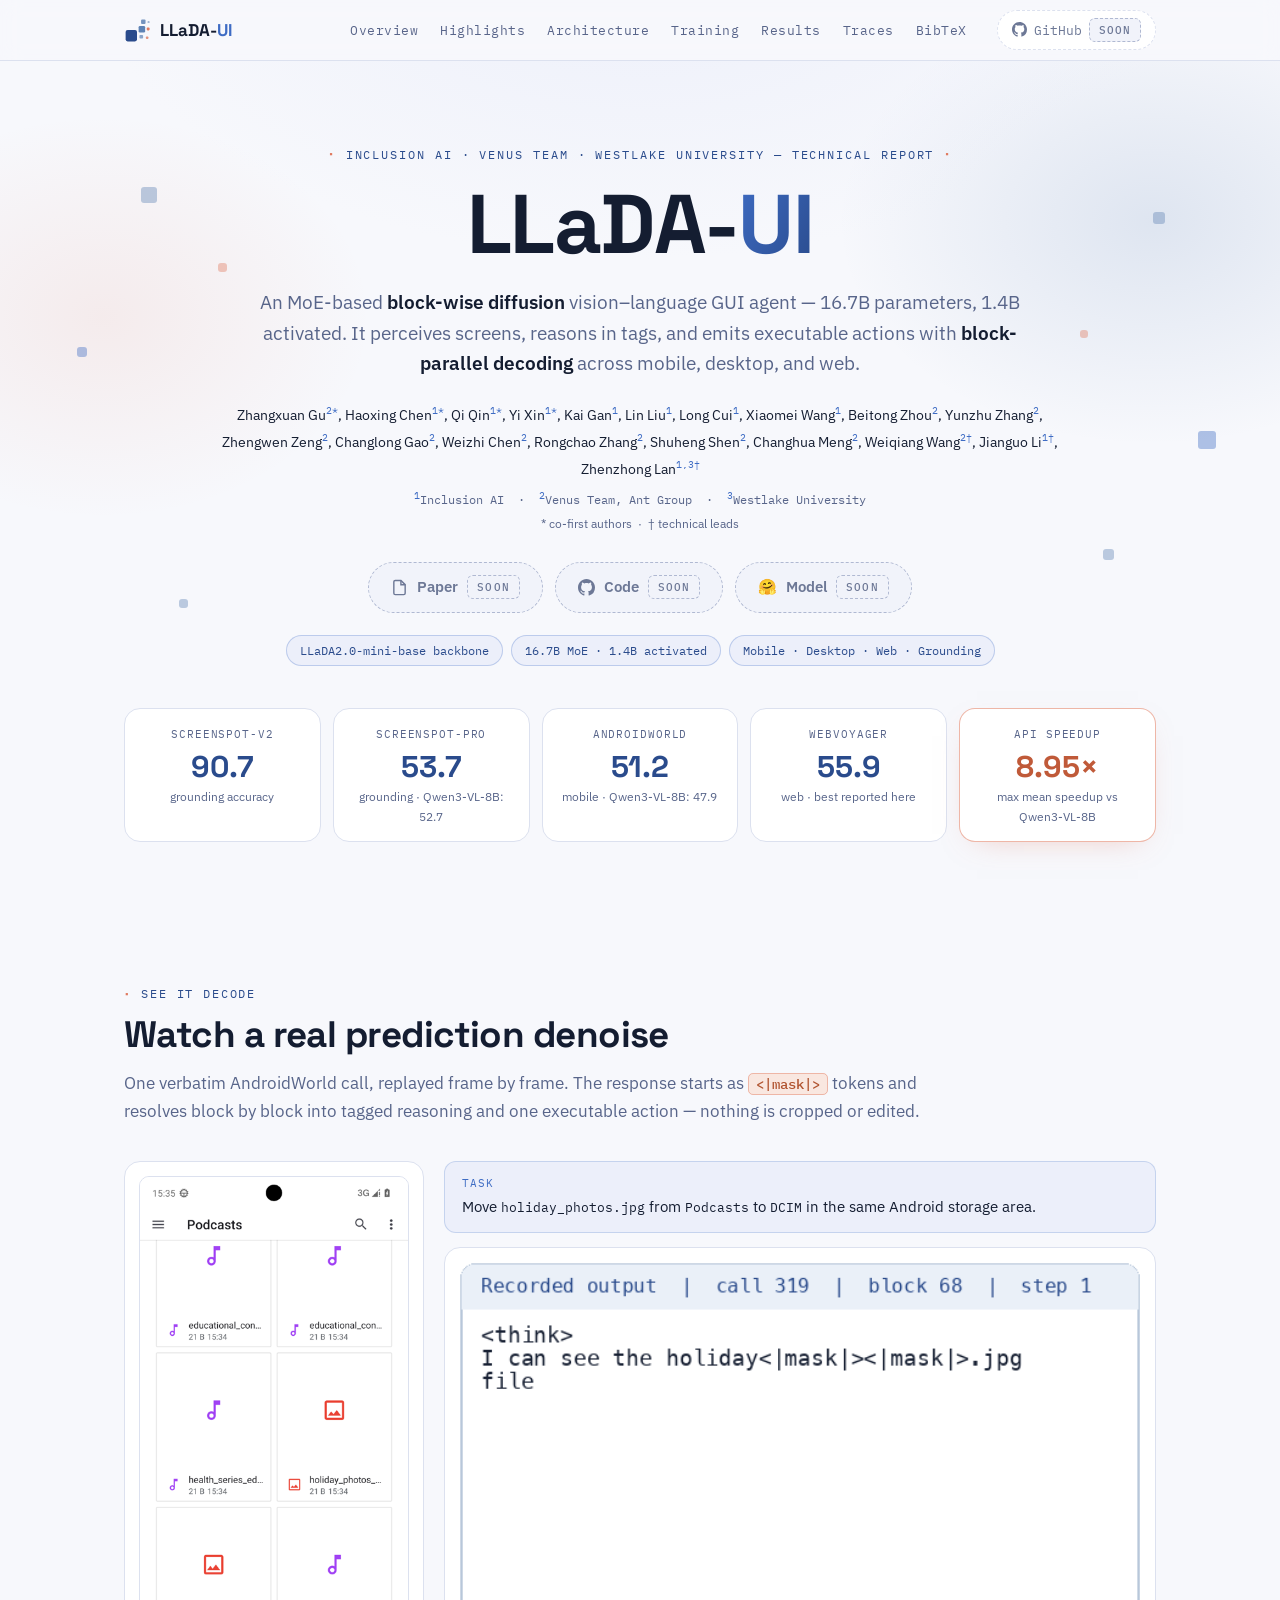
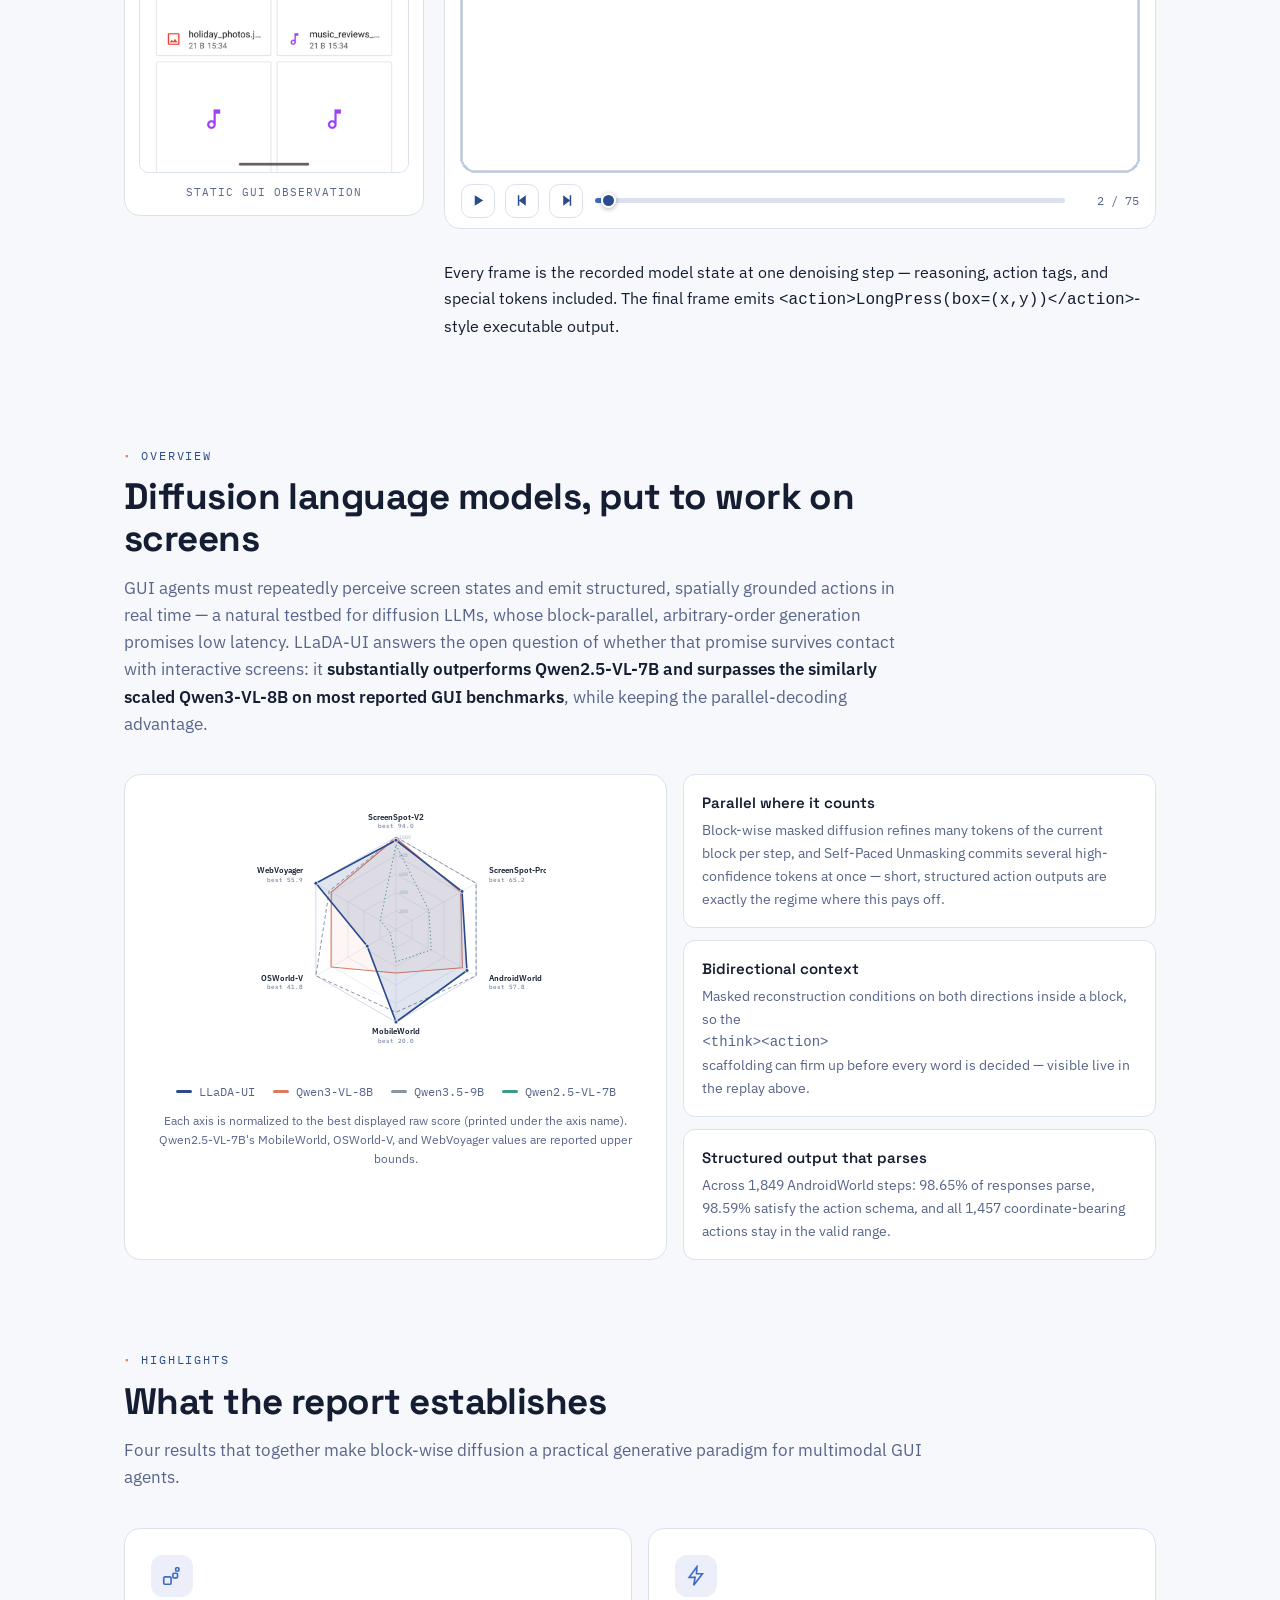
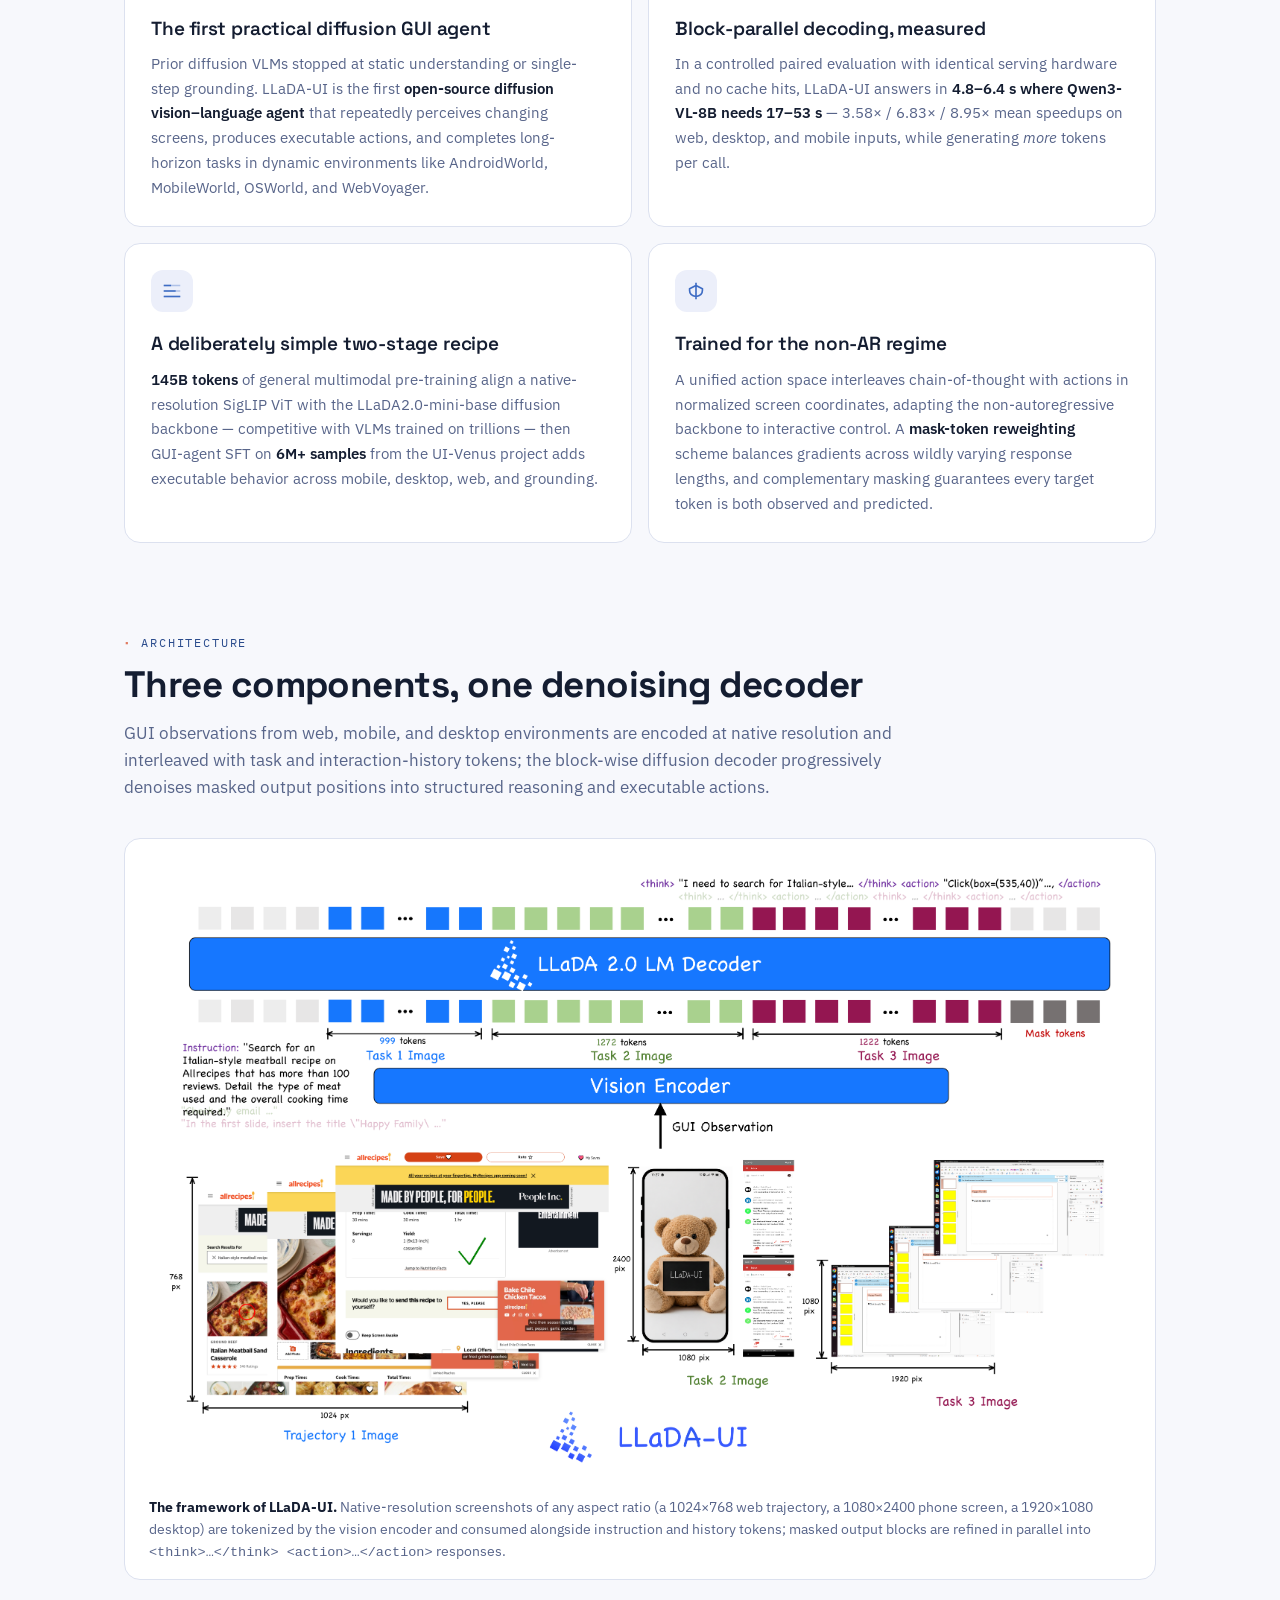
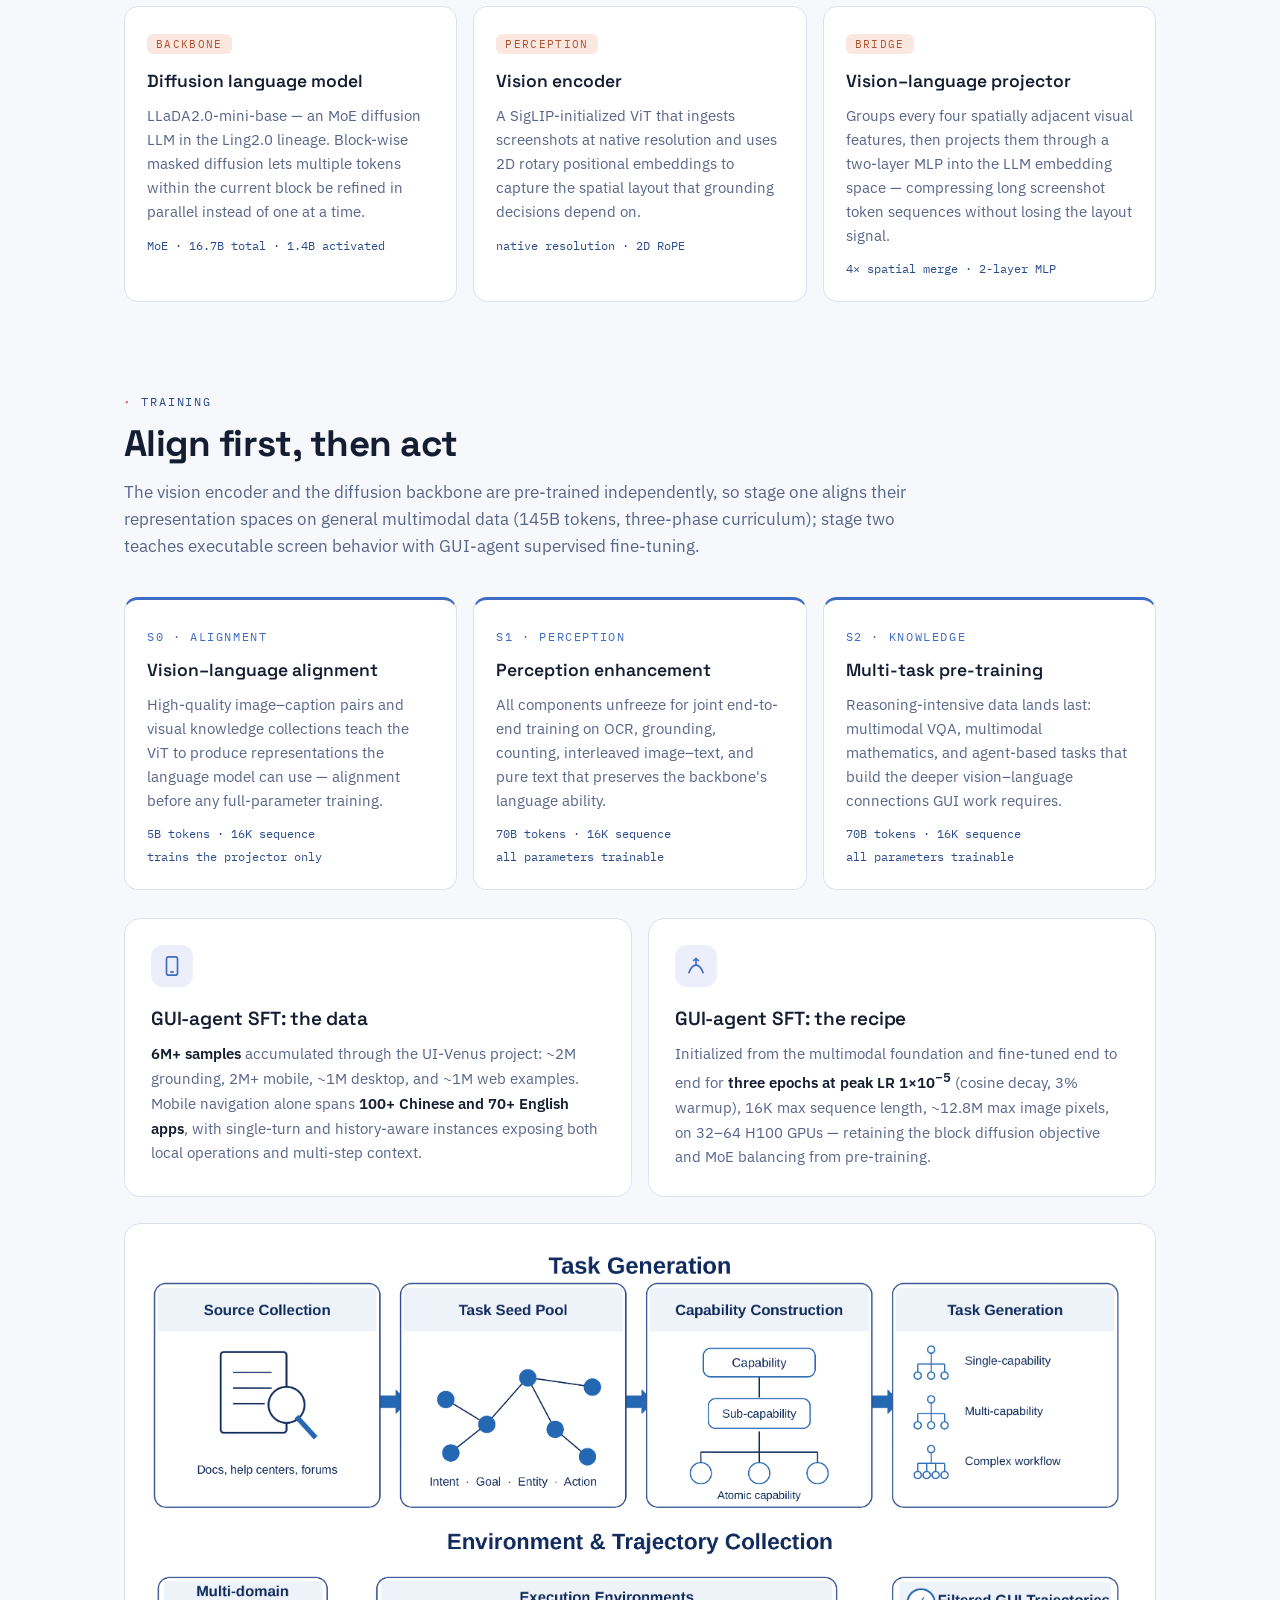
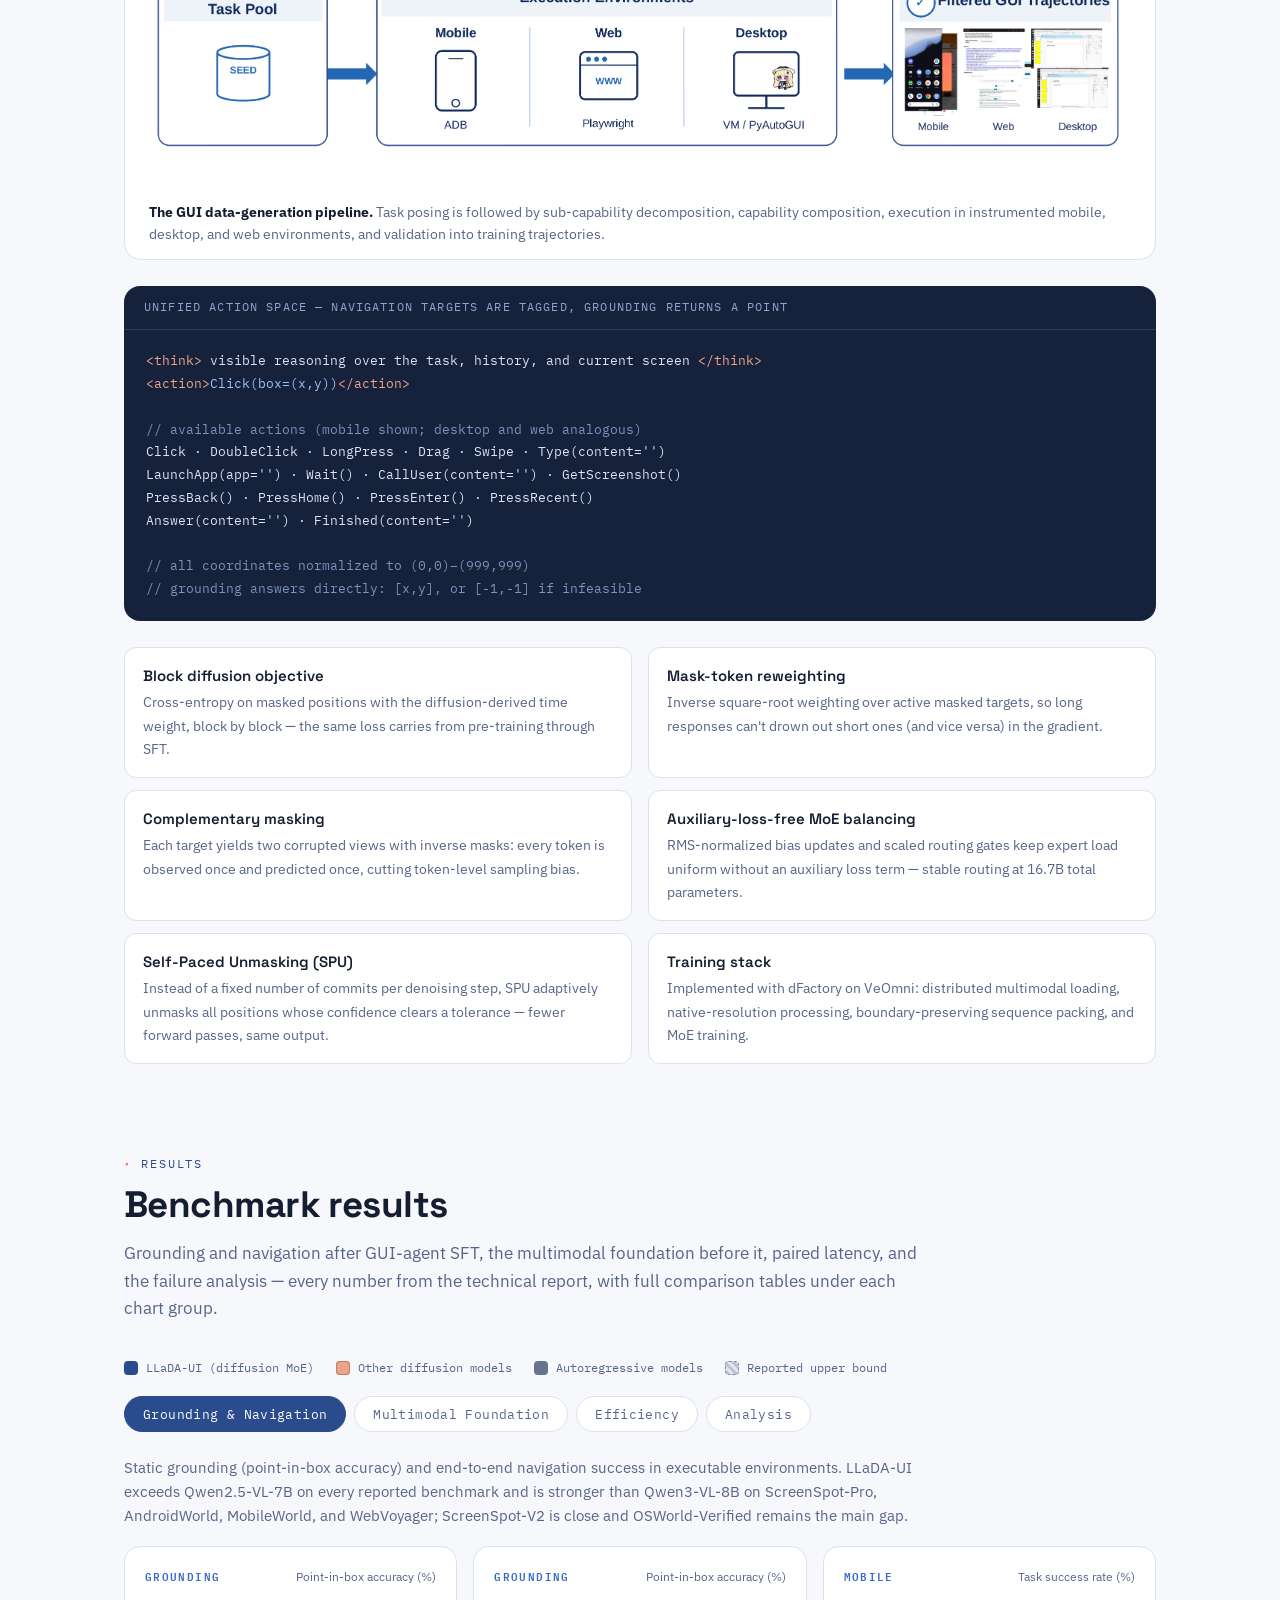
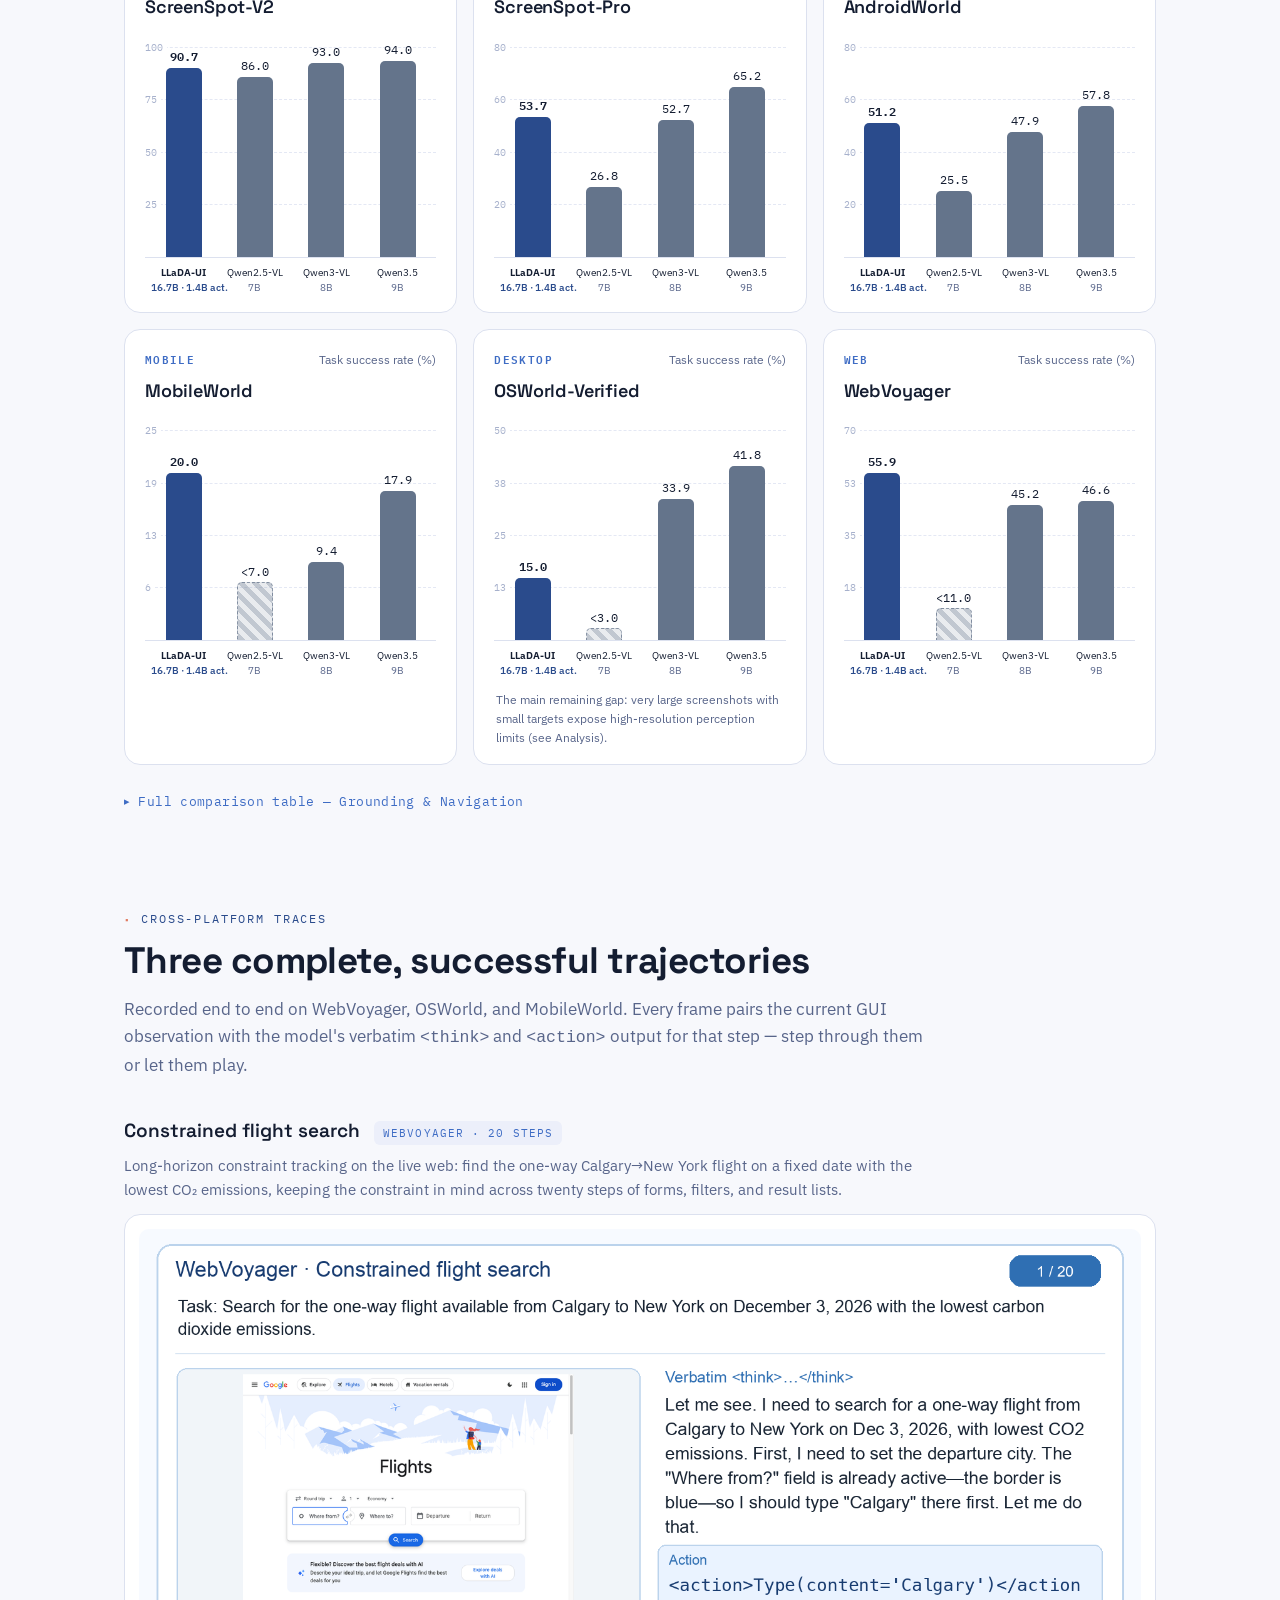
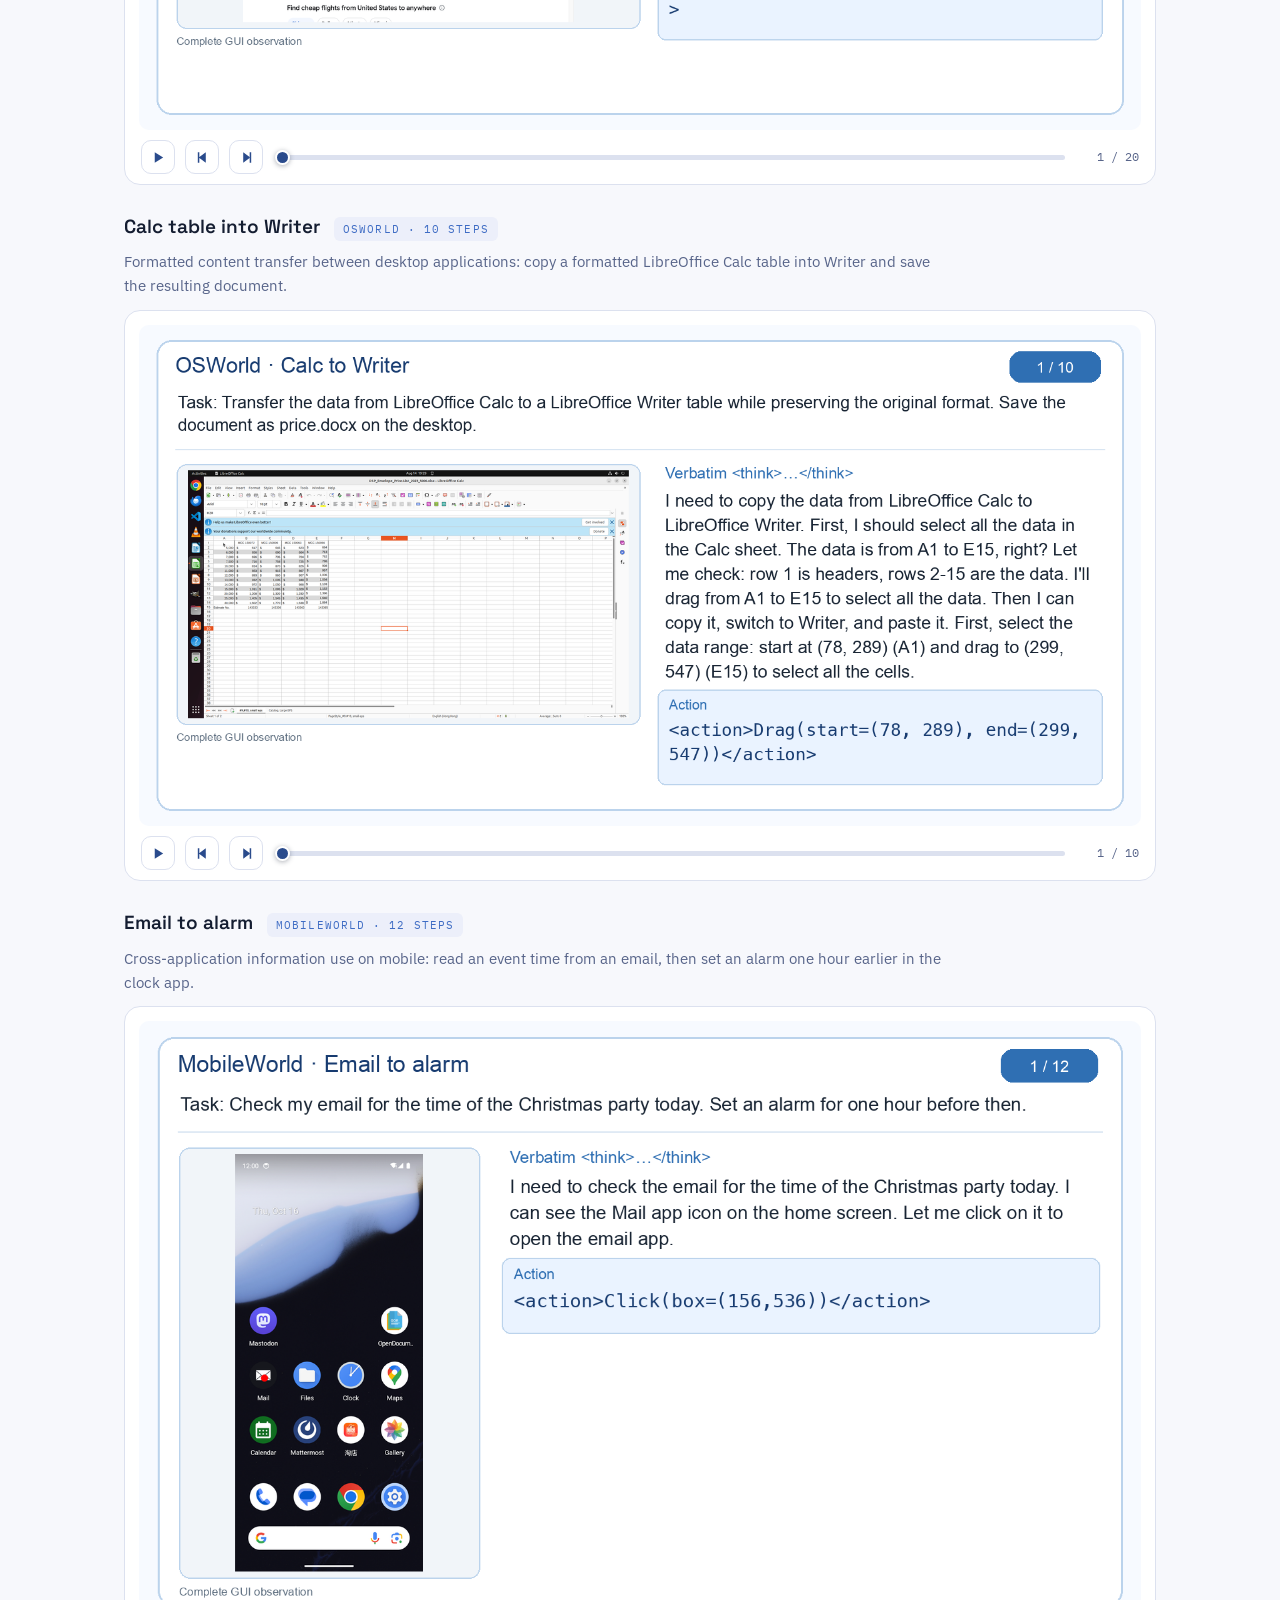
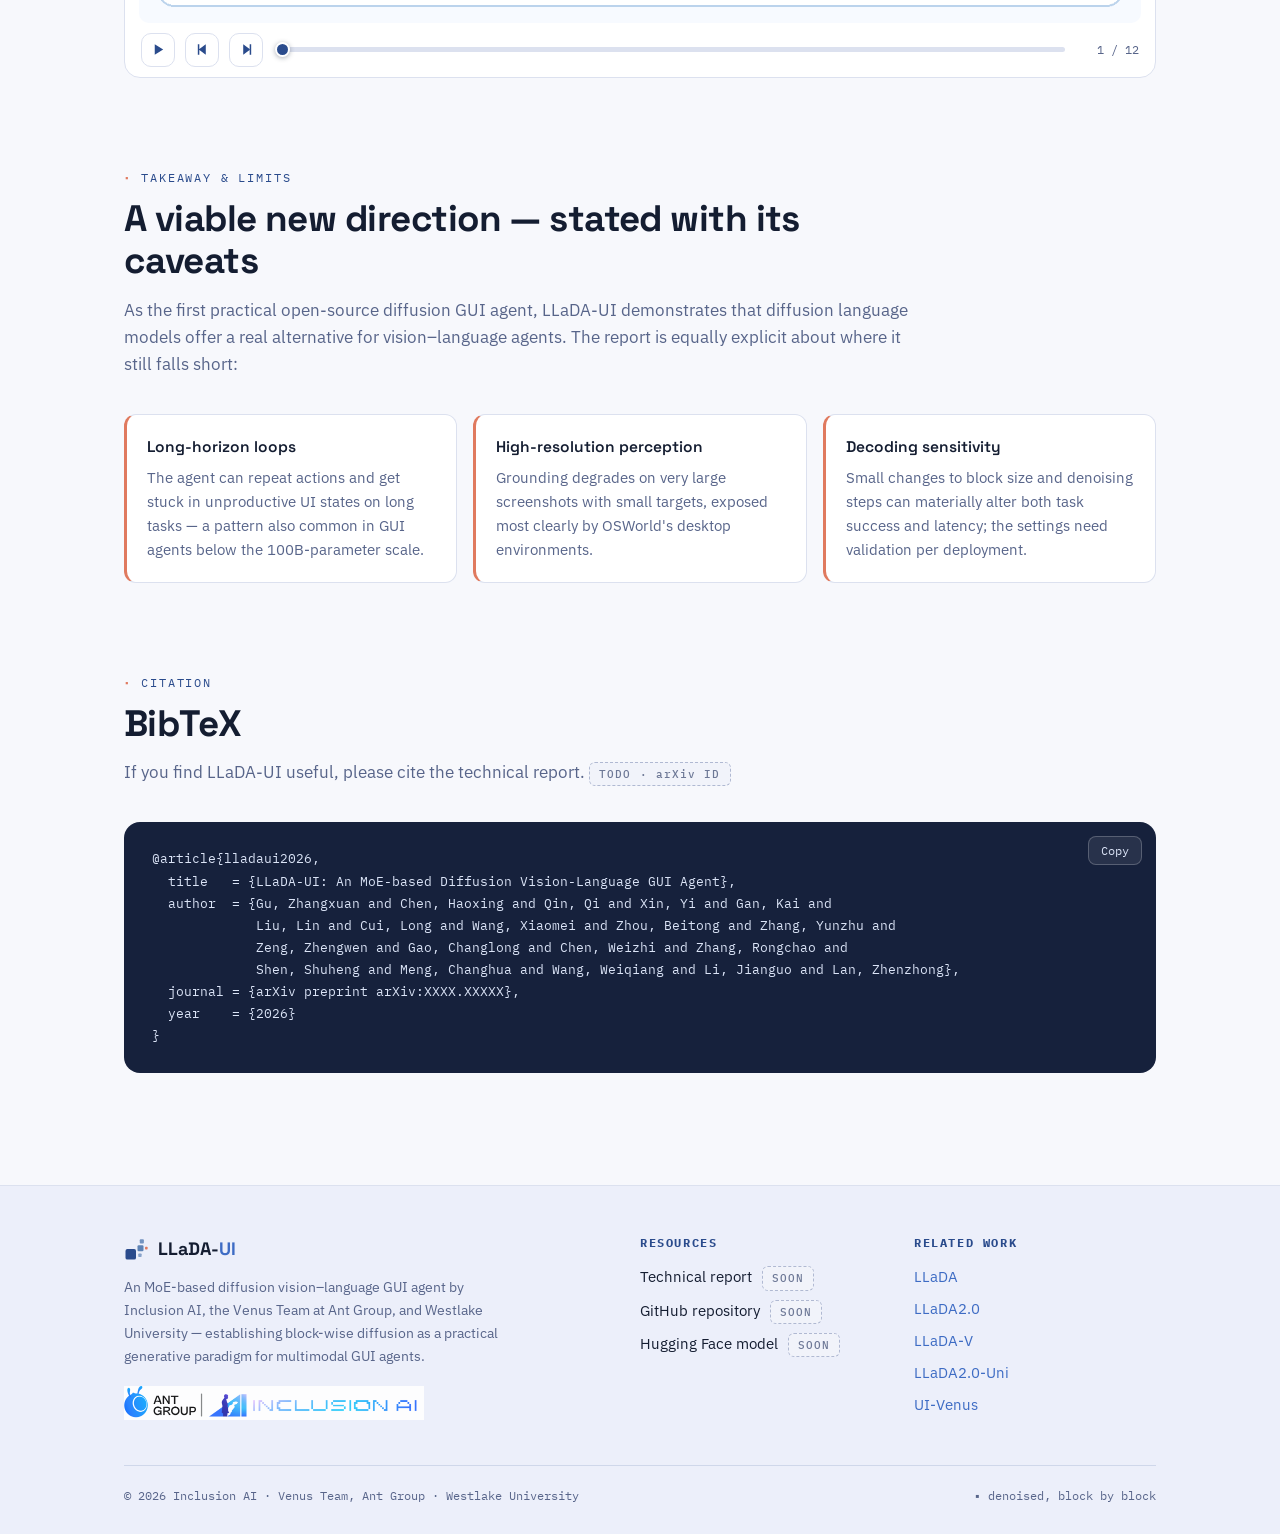
==== index.html @ 708b870c "Add LLaDA-UI project page Static project page for the LLaDA-UI technical report, built on the UI-Ven" ====
<!DOCTYPE html>
<html lang="en">
<head>
  <meta charset="utf-8">
  <meta name="viewport" content="width=device-width, initial-scale=1">
  <title>LLaDA-UI — An MoE-based Diffusion Vision–Language GUI Agent</title>
  <meta name="description" content="LLaDA-UI is a 16.7B-parameter MoE block-wise diffusion vision–language GUI agent with 1.4B activated parameters — the first practical open-source diffusion GUI agent, by Inclusion AI, the Venus Team at Ant Group, and Westlake University.">
  <link rel="icon" type="image/png" href="static/images/favicon.png">

  <!-- Open Graph -->
  <meta property="og:title" content="LLaDA-UI — An MoE-based Diffusion Vision–Language GUI Agent">
  <meta property="og:description" content="Block-parallel decoding, bidirectional context, executable GUI actions: diffusion language models as practical multimodal GUI agents, with up to 8.95× lower non-cached API latency.">
  <meta property="og:type" content="website">
  <meta property="og:image" content="static/images/framework.png">

  <link rel="preconnect" href="https://fonts.googleapis.com">
  <link rel="preconnect" href="https://fonts.gstatic.com" crossorigin>
  <link href="https://fonts.googleapis.com/css2?family=Space+Grotesk:wght@400;500;600;700&family=IBM+Plex+Sans:ital,wght@0,400;0,500;0,600;1,400&family=IBM+Plex+Mono:wght@400;500;600&display=swap" rel="stylesheet">
  <link rel="stylesheet" href="static/css/base.css">
  <link rel="stylesheet" href="static/css/layout.css">
  <link rel="stylesheet" href="static/css/components.css">
  <link rel="stylesheet" href="static/css/charts.css">
  <link rel="stylesheet" href="static/css/player.css">
</head>
<body>

  <!-- ======================= Navigation ======================= -->
  <nav class="nav">
    <div class="wrap nav-inner">
      <a class="brand" href="#top">
        <!-- Dissolving mask-token mark, from the report's own LLaDA-UI glyph -->
        <svg viewBox="0 0 32 32" aria-hidden="true">
          <rect x="2" y="16" width="14" height="14" rx="2.5" fill="#2a4b8c"/>
          <rect x="18" y="11" width="8" height="8" rx="1.6" fill="#5e83b5"/>
          <rect x="21" y="3" width="5.5" height="5.5" rx="1.2" fill="#5e83b5" opacity="0.85"/>
          <rect x="28" y="13" width="3.5" height="3.5" rx="1" fill="#e07a5f"/>
          <rect x="19" y="22" width="4.5" height="4.5" rx="1" fill="#5e83b5" opacity="0.7"/>
          <rect x="27" y="24" width="3" height="3" rx="0.8" fill="#e07a5f" opacity="0.8"/>
          <rect x="29" y="5" width="2.5" height="2.5" rx="0.7" fill="#5e83b5" opacity="0.55"/>
        </svg>
        <span>LLaDA-<span class="ui">UI</span></span>
      </a>
      <div class="nav-links">
        <a href="#overview">Overview</a>
        <a href="#highlights">Highlights</a>
        <a href="#architecture">Architecture</a>
        <a href="#training">Training</a>
        <a href="#results">Results</a>
        <a href="#traces">Traces</a>
        <a href="#bibtex">BibTeX</a>
      </div>
      <!-- TODO: link the GitHub repository once public -->
      <span class="nav-gh disabled" title="Repository coming soon">
        <svg viewBox="0 0 16 16" fill="currentColor" aria-hidden="true"><path d="M8 0C3.58 0 0 3.58 0 8c0 3.54 2.29 6.53 5.47 7.59.4.07.55-.17.55-.38 0-.19-.01-.82-.01-1.49-2.01.37-2.53-.49-2.69-.94-.09-.23-.48-.94-.82-1.13-.28-.15-.68-.52-.01-.53.63-.01 1.08.58 1.23.82.72 1.21 1.87.87 2.33.66.07-.52.28-.87.51-1.07-1.78-.2-3.64-.89-3.64-3.95 0-.87.31-1.59.82-2.15-.08-.2-.36-1.02.08-2.12 0 0 .67-.21 2.2.82.64-.18 1.32-.27 2-.27s1.36.09 2 .27c1.53-1.04 2.2-.82 2.2-.82.44 1.1.16 1.92.08 2.12.51.56.82 1.27.82 2.15 0 3.07-1.87 3.75-3.65 3.95.29.25.54.73.54 1.48 0 1.07-.01 1.93-.01 2.2 0 .21.15.46.55.38A8.01 8.01 0 0 0 16 8c0-4.42-3.58-8-8-8"/></svg>
        GitHub <span class="tbd">SOON</span>
      </span>
    </div>
  </nav>

  <!-- ======================= Hero ======================= -->
  <header class="hero" id="top">
    <!-- floating mask tokens (signature glyph) -->
    <span class="mtoken steel" style="width:16px;height:16px;top:15%;left:11%;animation-delay:0s" aria-hidden="true"></span>
    <span class="mtoken indigo" style="width:10px;height:10px;top:34%;left:6%;animation-delay:1.4s" aria-hidden="true"></span>
    <span class="mtoken warm" style="width:9px;height:9px;top:24%;left:17%;animation-delay:2.6s" aria-hidden="true"></span>
    <span class="mtoken steel" style="width:12px;height:12px;top:18%;right:9%;animation-delay:0.8s" aria-hidden="true"></span>
    <span class="mtoken indigo" style="width:18px;height:18px;top:44%;right:5%;animation-delay:2.2s" aria-hidden="true"></span>
    <span class="mtoken warm" style="width:8px;height:8px;top:32%;right:15%;animation-delay:3.4s" aria-hidden="true"></span>
    <span class="mtoken steel" style="width:9px;height:9px;top:64%;left:14%;animation-delay:3s" aria-hidden="true"></span>
    <span class="mtoken steel" style="width:11px;height:11px;top:58%;right:13%;animation-delay:1.9s" aria-hidden="true"></span>

    <div class="wrap hero-inner">
      <span class="eyebrow">Inclusion AI · Venus Team · Westlake University — Technical Report</span>
      <h1 data-denoise="chars" data-delay="300" data-block-dur="1000">LLaDA-<span class="ui">UI</span></h1>
      <p class="tagline" data-denoise="words" data-blocks="3" data-delay="500" data-block-dur="800">
        An MoE-based <strong>block-wise diffusion</strong> vision&ndash;language GUI agent —
        16.7B parameters, 1.4B activated. It perceives screens, reasons in tags, and emits
        executable actions with <strong>block-parallel decoding</strong> across mobile, desktop, and web.
      </p>

      <p class="authors">
        Zhangxuan Gu<sup>2*</sup>, Haoxing Chen<sup>1*</sup>, Qi Qin<sup>1*</sup>, Yi Xin<sup>1*</sup>,
        Kai Gan<sup>1</sup>, Lin Liu<sup>1</sup>, Long Cui<sup>1</sup>, Xiaomei Wang<sup>1</sup>,
        Beitong Zhou<sup>2</sup>, Yunzhu Zhang<sup>2</sup>, Zhengwen Zeng<sup>2</sup>,
        Changlong Gao<sup>2</sup>, Weizhi Chen<sup>2</sup>, Rongchao Zhang<sup>2</sup>,
        Shuheng Shen<sup>2</sup>, Changhua Meng<sup>2</sup>, Weiqiang Wang<sup>2&dagger;</sup>,
        Jianguo Li<sup>1&dagger;</sup>, Zhenzhong Lan<sup>1,3&dagger;</sup>
      </p>
      <p class="affils"><sup>1</sup>Inclusion AI &nbsp;·&nbsp; <sup>2</sup>Venus Team, Ant Group &nbsp;·&nbsp; <sup>3</sup>Westlake University</p>
      <p class="author-note">* co-first authors &nbsp;·&nbsp; &dagger; technical leads</p>

      <div class="hero-actions">
        <!-- TODO: replace with the arXiv link once the report is public -->
        <span class="btn btn-disabled" title="The technical report will be released soon">
          <svg viewBox="0 0 24 24" fill="none" stroke="currentColor" stroke-width="2" aria-hidden="true"><path d="M14 2H6a2 2 0 0 0-2 2v16a2 2 0 0 0 2 2h12a2 2 0 0 0 2-2V8z"/><path d="M14 2v6h6"/></svg>
          Paper <span class="tbd">SOON</span>
        </span>
        <!-- TODO: link the GitHub repository once public -->
        <span class="btn btn-disabled" title="Code will be released soon">
          <svg viewBox="0 0 16 16" fill="currentColor" aria-hidden="true"><path d="M8 0C3.58 0 0 3.58 0 8c0 3.54 2.29 6.53 5.47 7.59.4.07.55-.17.55-.38 0-.19-.01-.82-.01-1.49-2.01.37-2.53-.49-2.69-.94-.09-.23-.48-.94-.82-1.13-.28-.15-.68-.52-.01-.53.63-.01 1.08.58 1.23.82.72 1.21 1.87.87 2.33.66.07-.52.28-.87.51-1.07-1.78-.2-3.64-.89-3.64-3.95 0-.87.31-1.59.82-2.15-.08-.2-.36-1.02.08-2.12 0 0 .67-.21 2.2.82.64-.18 1.32-.27 2-.27s1.36.09 2 .27c1.53-1.04 2.2-.82 2.2-.82.44 1.1.16 1.92.08 2.12.51.56.82 1.27.82 2.15 0 3.07-1.87 3.75-3.65 3.95.29.25.54.73.54 1.48 0 1.07-.01 1.93-.01 2.2 0 .21.15.46.55.38A8.01 8.01 0 0 0 16 8c0-4.42-3.58-8-8-8"/></svg>
          Code <span class="tbd">SOON</span>
        </span>
        <!-- TODO: link the Hugging Face model once public -->
        <span class="btn btn-disabled" title="Model weights will be released soon">
          <span aria-hidden="true">🤗</span> Model <span class="tbd">SOON</span>
        </span>
      </div>

      <div class="hero-chips">
        <span class="chip">LLaDA2.0-mini-base backbone</span>
        <span class="chip">16.7B MoE · 1.4B activated</span>
        <span class="chip">Mobile · Desktop · Web · Grounding</span>
      </div>

      <div class="stats">
        <div class="stat">
          <div class="label">ScreenSpot-V2</div>
          <div class="value">90.7</div>
          <div class="note">grounding accuracy</div>
        </div>
        <div class="stat">
          <div class="label">ScreenSpot-Pro</div>
          <div class="value">53.7</div>
          <div class="note">grounding · Qwen3-VL-8B: 52.7</div>
        </div>
        <div class="stat">
          <div class="label">AndroidWorld</div>
          <div class="value">51.2</div>
          <div class="note">mobile · Qwen3-VL-8B: 47.9</div>
        </div>
        <div class="stat">
          <div class="label">WebVoyager</div>
          <div class="value">55.9</div>
          <div class="note">web · best reported here</div>
        </div>
        <div class="stat highlight">
          <div class="label">API speedup</div>
          <div class="value">8.95×</div>
          <div class="note">max mean speedup vs Qwen3-VL-8B</div>
        </div>
      </div>
    </div>
  </header>

  <main>

    <!-- ======================= Denoising showcase ======================= -->
    <section class="section" id="denoising">
      <div class="wrap">
        <div class="section-head" data-reveal>
          <span class="eyebrow">See it decode</span>
          <h2>Watch a real prediction denoise</h2>
          <p class="lede">
            One verbatim AndroidWorld call, replayed frame by frame. The response starts as
            <span class="mask-chip">&lt;|mask|&gt;</span> tokens and resolves block by block into tagged
            reasoning and one executable action — nothing is cropped or edited.
          </p>
        </div>

        <div class="denoise-grid" data-reveal>
          <div class="denoise-obs">
            <img src="static/images/case10-input.png" alt="Static Android screenshot: a file manager showing the Podcasts folder with holiday_photos.jpg" loading="lazy">
            <div class="obs-label">Static GUI observation</div>
          </div>
          <div class="denoise-main">
            <div class="denoise-task">
              <span class="task-tag">Task</span>
              Move <code>holiday_photos.jpg</code> from <code>Podcasts</code> to <code>DCIM</code> in the
              same Android storage area.
            </div>
            <div class="player" data-player
                 data-pattern="static/images/denoise/frame-{i}.png"
                 data-frames="75" data-fps="3" data-autoplay="1"
                 data-label="Denoising sequence">
            </div>
            <p class="player-foot">
              Every frame is the recorded model state at one denoising step — reasoning, action tags, and
              special tokens included. The final frame emits
              <code>&lt;action&gt;LongPress(box=(x,y))&lt;/action&gt;</code>-style executable output.
            </p>
          </div>
        </div>
      </div>
    </section>

    <!-- ======================= Overview ======================= -->
    <section class="section" id="overview">
      <div class="wrap">
        <div class="section-head" data-reveal>
          <span class="eyebrow">Overview</span>
          <h2>Diffusion language models, put to work on screens</h2>
          <p class="lede">
            GUI agents must repeatedly perceive screen states and emit structured, spatially grounded
            actions in real time — a natural testbed for diffusion LLMs, whose block-parallel,
            arbitrary-order generation promises low latency. LLaDA-UI answers the open question of whether
            that promise survives contact with interactive screens: it <strong>substantially outperforms
            Qwen2.5-VL-7B and surpasses the similarly scaled Qwen3-VL-8B on most reported GUI
            benchmarks</strong>, while keeping the parallel-decoding advantage.
          </p>
        </div>

        <div class="radar-grid" data-reveal>
          <div class="radar-card">
            <div id="radar-host"></div>
            <div class="radar-legend">
              <span><i style="background:#2a4b8c"></i>LLaDA-UI</span>
              <span><i style="background:#e07a5f"></i>Qwen3-VL-8B</span>
              <span><i style="background:#8a94a6"></i>Qwen3.5-9B</span>
              <span><i style="background:#3d9a8b"></i>Qwen2.5-VL-7B</span>
            </div>
            <p class="radar-foot">
              Each axis is normalized to the best displayed raw score (printed under the axis name).
              Qwen2.5-VL-7B's MobileWorld, OSWorld-V, and WebVoyager values are reported upper bounds.
            </p>
          </div>
          <div class="overview-points">
            <div class="trick">
              <b>Parallel where it counts</b>
              Block-wise masked diffusion refines many tokens of the current block per step, and
              Self-Paced Unmasking commits several high-confidence tokens at once — short, structured
              action outputs are exactly the regime where this pays off.
            </div>
            <div class="trick">
              <b>Bidirectional context</b>
              Masked reconstruction conditions on both directions inside a block, so the
              <code style="white-space:nowrap">&lt;think&gt;&lt;action&gt;</code> scaffolding can firm up
              before every word is decided — visible live in the replay above.
            </div>
            <div class="trick">
              <b>Structured output that parses</b>
              Across 1,849 AndroidWorld steps: 98.65% of responses parse, 98.59% satisfy the action
              schema, and all 1,457 coordinate-bearing actions stay in the valid range.
            </div>
          </div>
        </div>
      </div>
    </section>

    <!-- ======================= Highlights ======================= -->
    <section class="section" id="highlights">
      <div class="wrap">
        <div class="section-head" data-reveal>
          <span class="eyebrow">Highlights</span>
          <h2>What the report establishes</h2>
          <p class="lede">
            Four results that together make block-wise diffusion a practical generative paradigm for
            multimodal GUI agents.
          </p>
        </div>

        <div class="cards">
          <div class="card" data-reveal>
            <div class="icon" aria-hidden="true">
              <svg viewBox="0 0 24 24" fill="none" stroke="currentColor" stroke-width="1.8"><rect x="3" y="13" width="8" height="8" rx="1.5"/><rect x="13" y="9" width="5" height="5" rx="1"/><rect x="16" y="3" width="3.5" height="3.5" rx="0.8"/><path d="M20.5 12.5h.01M14.5 17.5h.01"/></svg>
            </div>
            <h3>The first practical diffusion GUI agent</h3>
            <p>
              Prior diffusion VLMs stopped at static understanding or single-step grounding. LLaDA-UI is the
              first <strong>open-source diffusion vision&ndash;language agent</strong> that repeatedly perceives
              changing screens, produces executable actions, and completes long-horizon tasks in dynamic
              environments like AndroidWorld, MobileWorld, OSWorld, and WebVoyager.
            </p>
          </div>
          <div class="card" data-reveal>
            <div class="icon" aria-hidden="true">
              <svg viewBox="0 0 24 24" fill="none" stroke="currentColor" stroke-width="1.8"><path d="M13 2 4.5 13.5H11L9.5 22 19 9.5h-6.5L13 2z"/></svg>
            </div>
            <h3>Block-parallel decoding, measured</h3>
            <p>
              In a controlled paired evaluation with identical serving hardware and no cache hits, LLaDA-UI
              answers in <strong>4.8&ndash;6.4 s where Qwen3-VL-8B needs 17&ndash;53 s</strong> —
              3.58× / 6.83× / 8.95× mean speedups on web, desktop, and mobile inputs, while generating
              <em>more</em> tokens per call.
            </p>
          </div>
          <div class="card" data-reveal>
            <div class="icon" aria-hidden="true">
              <svg viewBox="0 0 24 24" fill="none" stroke="currentColor" stroke-width="1.8"><path d="M3 6h18M3 12h18M3 18h18" opacity="0.35"/><path d="M3 6h8M3 12h13M3 18h18"/></svg>
            </div>
            <h3>A deliberately simple two-stage recipe</h3>
            <p>
              <strong>145B tokens</strong> of general multimodal pre-training align a native-resolution SigLIP
              ViT with the LLaDA2.0-mini-base diffusion backbone — competitive with VLMs trained on
              trillions — then GUI-agent SFT on <strong>6M+ samples</strong> from the UI-Venus project adds
              executable behavior across mobile, desktop, web, and grounding.
            </p>
          </div>
          <div class="card" data-reveal>
            <div class="icon" aria-hidden="true">
              <svg viewBox="0 0 24 24" fill="none" stroke="currentColor" stroke-width="1.8"><path d="M12 3v18M12 6l7 3.5v2C19 15 16 17.5 12 18c-4-.5-7-3-7-6.5v-2L12 6z"/></svg>
            </div>
            <h3>Trained for the non-AR regime</h3>
            <p>
              A unified action space interleaves chain-of-thought with actions in normalized screen
              coordinates, adapting the non-autoregressive backbone to interactive control. A
              <strong>mask-token reweighting</strong> scheme balances gradients across wildly varying response
              lengths, and complementary masking guarantees every target token is both observed and predicted.
            </p>
          </div>
        </div>
      </div>
    </section>

    <!-- ======================= Architecture ======================= -->
    <section class="section" id="architecture">
      <div class="wrap">
        <div class="section-head" data-reveal>
          <span class="eyebrow">Architecture</span>
          <h2>Three components, one denoising decoder</h2>
          <p class="lede">
            GUI observations from web, mobile, and desktop environments are encoded at native resolution and
            interleaved with task and interaction-history tokens; the block-wise diffusion decoder
            progressively denoises masked output positions into structured reasoning and executable actions.
          </p>
        </div>

        <figure class="figure" data-reveal>
          <img src="static/images/framework.png" alt="The LLaDA-UI framework: multi-resolution GUI observations from web, mobile, and desktop pass through a native-resolution vision encoder into the LLaDA 2.0 block-wise diffusion LM decoder, which denoises mask tokens into tagged reasoning and executable actions." loading="lazy">
          <figcaption>
            <strong>The framework of LLaDA-UI.</strong> Native-resolution screenshots of any aspect ratio
            (a 1024&times;768 web trajectory, a 1080&times;2400 phone screen, a 1920&times;1080 desktop) are
            tokenized by the vision encoder and consumed alongside instruction and history tokens; masked
            output blocks are refined in parallel into <code>&lt;think&gt;&hellip;&lt;/think&gt;
            &lt;action&gt;&hellip;&lt;/action&gt;</code> responses.
          </figcaption>
        </figure>

        <div class="arch-cards" data-reveal>
          <div class="arch-card">
            <span class="arch-tag">Backbone</span>
            <h3>Diffusion language model</h3>
            <p>
              LLaDA2.0-mini-base — an MoE diffusion LLM in the Ling2.0 lineage. Block-wise masked diffusion
              lets multiple tokens within the current block be refined in parallel instead of one at a time.
            </p>
            <span class="arch-spec">MoE · 16.7B total · 1.4B activated</span>
          </div>
          <div class="arch-card">
            <span class="arch-tag">Perception</span>
            <h3>Vision encoder</h3>
            <p>
              A SigLIP-initialized ViT that ingests screenshots at native resolution and uses 2D rotary
              positional embeddings to capture the spatial layout that grounding decisions depend on.
            </p>
            <span class="arch-spec">native resolution · 2D RoPE</span>
          </div>
          <div class="arch-card">
            <span class="arch-tag">Bridge</span>
            <h3>Vision&ndash;language projector</h3>
            <p>
              Groups every four spatially adjacent visual features, then projects them through a two-layer
              MLP into the LLM embedding space — compressing long screenshot token sequences without losing
              the layout signal.
            </p>
            <span class="arch-spec">4&times; spatial merge · 2-layer MLP</span>
          </div>
        </div>
      </div>
    </section>

    <!-- ======================= Training ======================= -->
    <section class="section" id="training">
      <div class="wrap">
        <div class="section-head" data-reveal>
          <span class="eyebrow">Training</span>
          <h2>Align first, then act</h2>
          <p class="lede">
            The vision encoder and the diffusion backbone are pre-trained independently, so stage one aligns
            their representation spaces on general multimodal data (145B tokens, three-phase curriculum);
            stage two teaches executable screen behavior with GUI-agent supervised fine-tuning.
          </p>
        </div>

        <div class="stages" data-reveal>
          <div class="stage">
            <span class="stage-no">S0 · Alignment</span>
            <h3>Vision&ndash;language alignment</h3>
            <p>
              High-quality image&ndash;caption pairs and visual knowledge collections teach the ViT to produce
              representations the language model can use — alignment before any full-parameter training.
            </p>
            <ul class="stage-facts">
              <li>5B tokens · 16K sequence</li>
              <li>trains the projector only</li>
            </ul>
          </div>
          <div class="stage">
            <span class="stage-no">S1 · Perception</span>
            <h3>Perception enhancement</h3>
            <p>
              All components unfreeze for joint end-to-end training on OCR, grounding, counting, interleaved
              image&ndash;text, and pure text that preserves the backbone's language ability.
            </p>
            <ul class="stage-facts">
              <li>70B tokens · 16K sequence</li>
              <li>all parameters trainable</li>
            </ul>
          </div>
          <div class="stage">
            <span class="stage-no">S2 · Knowledge</span>
            <h3>Multi-task pre-training</h3>
            <p>
              Reasoning-intensive data lands last: multimodal VQA, multimodal mathematics, and agent-based
              tasks that build the deeper vision&ndash;language connections GUI work requires.
            </p>
            <ul class="stage-facts">
              <li>70B tokens · 16K sequence</li>
              <li>all parameters trainable</li>
            </ul>
          </div>
        </div>

        <div class="cards" data-reveal>
          <div class="card">
            <div class="icon" aria-hidden="true">
              <svg viewBox="0 0 24 24" fill="none" stroke="currentColor" stroke-width="1.8"><rect x="6" y="2" width="12" height="20" rx="2.5"/><path d="M10 18.5h4"/></svg>
            </div>
            <h3>GUI-agent SFT: the data</h3>
            <p>
              <strong>6M+ samples</strong> accumulated through the UI-Venus project: ~2M grounding, 2M+ mobile,
              ~1M desktop, and ~1M web examples. Mobile navigation alone spans <strong>100+ Chinese and 70+
              English apps</strong>, with single-turn and history-aware instances exposing both local operations
              and multi-step context.
            </p>
          </div>
          <div class="card">
            <div class="icon" aria-hidden="true">
              <svg viewBox="0 0 24 24" fill="none" stroke="currentColor" stroke-width="1.8"><path d="M4 20c2-6 5-9 8-9s6 3 8 9"/><path d="M12 11V4M9 6.5 12 4l3 2.5"/></svg>
            </div>
            <h3>GUI-agent SFT: the recipe</h3>
            <p>
              Initialized from the multimodal foundation and fine-tuned end to end for <strong>three epochs at
              peak LR 1&times;10<sup>&minus;5</sup></strong> (cosine decay, 3% warmup), 16K max sequence length,
              ~12.8M max image pixels, on 32&ndash;64 H100 GPUs — retaining the block diffusion objective and
              MoE balancing from pre-training.
            </p>
          </div>
        </div>

        <figure class="figure" data-reveal>
          <img src="static/images/data-pipeline.png" alt="The GUI data-generation pipeline: source collection, task seed pool, capability construction, and task generation feed a multi-domain task pool executed on mobile (ADB), web (Playwright), and desktop (VM/PyAutoGUI) environments, producing filtered GUI trajectories." loading="lazy">
          <figcaption>
            <strong>The GUI data-generation pipeline.</strong> Task posing is followed by sub-capability
            decomposition, capability composition, execution in instrumented mobile, desktop, and web
            environments, and validation into training trajectories.
          </figcaption>
        </figure>

        <div class="code-block" data-reveal>
          <div class="code-head">Unified action space — navigation targets are tagged, grounding returns a point</div>
          <pre><span class="tk">&lt;think&gt;</span> visible reasoning over the task, history, and current screen <span class="tk">&lt;/think&gt;</span>
<span class="tk">&lt;action&gt;</span><span class="tv">Click(box=(x,y))</span><span class="tk">&lt;/action&gt;</span>

<span class="tc">// available actions (mobile shown; desktop and web analogous)</span>
Click · DoubleClick · LongPress · Drag · Swipe · Type(content='')
LaunchApp(app='') · Wait() · CallUser(content='') · GetScreenshot()
PressBack() · PressHome() · PressEnter() · PressRecent()
Answer(content='') · Finished(content='')

<span class="tc">// all coordinates normalized to (0,0)–(999,999)</span>
<span class="tc">// grounding answers directly: [x,y], or [-1,-1] if infeasible</span></pre>
        </div>

        <div class="tricks" data-reveal>
          <div class="trick">
            <b>Block diffusion objective</b>
            Cross-entropy on masked positions with the diffusion-derived time weight, block by block —
            the same loss carries from pre-training through SFT.
          </div>
          <div class="trick">
            <b>Mask-token reweighting</b>
            Inverse square-root weighting over active masked targets, so long responses can't drown out
            short ones (and vice versa) in the gradient.
          </div>
          <div class="trick">
            <b>Complementary masking</b>
            Each target yields two corrupted views with inverse masks: every token is observed once and
            predicted once, cutting token-level sampling bias.
          </div>
          <div class="trick">
            <b>Auxiliary-loss-free MoE balancing</b>
            RMS-normalized bias updates and scaled routing gates keep expert load uniform without an
            auxiliary loss term — stable routing at 16.7B total parameters.
          </div>
          <div class="trick">
            <b>Self-Paced Unmasking (SPU)</b>
            Instead of a fixed number of commits per denoising step, SPU adaptively unmasks all positions
            whose confidence clears a tolerance — fewer forward passes, same output.
          </div>
          <div class="trick">
            <b>Training stack</b>
            Implemented with dFactory on VeOmni: distributed multimodal loading, native-resolution
            processing, boundary-preserving sequence packing, and MoE training.
          </div>
        </div>
      </div>
    </section>

    <!-- ======================= Results ======================= -->
    <section class="section" id="results">
      <div class="wrap">
        <div class="section-head" data-reveal>
          <span class="eyebrow">Results</span>
          <h2>Benchmark results</h2>
          <p class="lede">
            Grounding and navigation after GUI-agent SFT, the multimodal foundation before it, paired
            latency, and the failure analysis — every number from the technical report, with full
            comparison tables under each chart group.
          </p>
        </div>

        <div data-reveal>
          <div class="chart-legend" aria-hidden="true">
            <span><i class="sw sw-ours"></i>LLaDA-UI (diffusion MoE)</span>
            <span><i class="sw sw-diff"></i>Other diffusion models</span>
            <span><i class="sw sw-base"></i>Autoregressive models</span>
            <span><i class="sw sw-bound"></i>Reported upper bound</span>
          </div>

          <div class="tabs" role="tablist" aria-label="Result groups">
            <button class="tab-btn" role="tab" id="tab-agent" aria-controls="panel-agent" aria-selected="true">Grounding &amp; Navigation</button>
            <button class="tab-btn" role="tab" id="tab-foundation" aria-controls="panel-foundation" aria-selected="false">Multimodal Foundation</button>
            <button class="tab-btn" role="tab" id="tab-efficiency" aria-controls="panel-efficiency" aria-selected="false">Efficiency</button>
            <button class="tab-btn" role="tab" id="tab-analysis" aria-controls="panel-analysis" aria-selected="false">Analysis</button>
          </div>

          <!-- ---------- GUI agent ---------- -->
          <div class="panel" id="panel-agent" role="tabpanel" aria-labelledby="tab-agent">
            <p class="panel-note">
              Static grounding (point-in-box accuracy) and end-to-end navigation success in executable
              environments. LLaDA-UI exceeds Qwen2.5-VL-7B on every reported benchmark and is stronger than
              Qwen3-VL-8B on ScreenSpot-Pro, AndroidWorld, MobileWorld, and WebVoyager; ScreenSpot-V2 is
              close and OSWorld-Verified remains the main gap.
            </p>
            <div class="chart-grid" data-charts="agent"></div>
            <details class="full-table" data-src="partials/tables/agent.html">
              <summary>Full comparison table — Grounding &amp; Navigation</summary>
            </details>
          </div>

          <!-- ---------- Foundation ---------- -->
          <div class="panel" id="panel-foundation" role="tabpanel" aria-labelledby="tab-foundation" hidden>
            <p class="panel-note">
              The foundation checkpoint before GUI-agent SFT, trained on just 145B multimodal tokens
              (Qwen2.5-VL: 4.1T; Qwen3-VL: 2.2T), sets a new state of the art among diffusion MLLMs —
              e.g. +12.8 / +13.6 / +31.1 points over SDAR-VL-8B on MathVista, MathVision, and MathVerse.
              Six representative benchmarks below; all 31 in the full table.
            </p>
            <div class="chart-grid" data-charts="foundation"></div>
            <details class="full-table" data-src="partials/tables/foundation.html">
              <summary>Full comparison table — General multimodal &amp; text (31 benchmarks)</summary>
            </details>
          </div>

          <!-- ---------- Efficiency ---------- -->
          <div class="panel" id="panel-efficiency" role="tabpanel" aria-labelledby="tab-efficiency" hidden>
            <p class="panel-note">
              Paired non-cached API latency against Qwen3-VL-8B: both models on four H100 GPUs, 2,048-token
              generation cap, normal EOS stopping, model wall-clock time only, five non-cache-hit calls per
              domain. LLaDA-UI generates more tokens per call and still answers several times sooner.
            </p>
            <div class="chart-grid" data-charts="efficiency"></div>
            <div class="split-grid" style="margin-top:16px">
              <div class="callout">
                <span class="cap">Mean speedup on mobile inputs</span>
                <div class="big"><span class="count-up" data-target="8.95">8.95</span><small>×</small></div>
                <p>
                  5.9 s versus 53.0 s mean latency per MobileWorld-style call. Median speedups across web,
                  desktop, and mobile: 3.43×, 6.78×, and 8.81×.
                </p>
              </div>
              <p class="section-footnote" style="margin:0">
                Qwen3-VL-8B also has an exact-replay cache-hit mode (0.89&ndash;1.79 s) that the evaluated
                LLaDA-UI SGLang stack does not expose; it is reported separately in the paper because normal
                GUI interaction produces a new screenshot at every step, so exact replays do not occur. These
                fixed-input measurements characterize per-call latency rather than serving throughput.
              </p>
            </div>
          </div>

          <!-- ---------- Analysis ---------- -->
          <div class="panel" id="panel-analysis" role="tabpanel" aria-labelledby="tab-analysis" hidden>
            <p class="panel-note">
              A complete 116-task AndroidWorld evaluation (1,849 model steps) shows the model reliably obeys
              the structured format — failures come from long-horizon recovery and high-resolution grounding,
              not malformed output.
            </p>

            <div class="tiles">
              <div class="tile">
                <div class="t-val">51.72%</div>
                <div class="t-label">Task success</div>
                <div class="t-sub">60 / 116 tasks</div>
              </div>
              <div class="tile">
                <div class="t-val">98.65%</div>
                <div class="t-label">Parse rate</div>
                <div class="t-sub">1,824 / 1,849 steps</div>
              </div>
              <div class="tile">
                <div class="t-val">98.59%</div>
                <div class="t-label">Schema-valid</div>
                <div class="t-sub">1,823 / 1,849 steps</div>
              </div>
              <div class="tile">
                <div class="t-val">100%</div>
                <div class="t-label">Coordinates in range</div>
                <div class="t-sub">1,457 / 1,457 actions</div>
              </div>
              <div class="tile warm">
                <div class="t-val">18.82%</div>
                <div class="t-label">Exact repetition</div>
                <div class="t-sub">348 / 1,849 steps</div>
              </div>
              <div class="tile">
                <div class="t-val">1.30%</div>
                <div class="t-label">Multiple actions</div>
                <div class="t-sub">main residual format error</div>
              </div>
            </div>

            <div class="chart-grid" data-charts="analysis" style="margin-top:16px"></div>

            <h3 style="font-family:var(--font-display);font-weight:600;font-size:19px;margin:34px 0 10px">
              Decoding ablation — AndroidWorld, intermediate checkpoint
            </h3>
            <div class="table-card">
              <div class="table-scroll">
                <table>
                  <thead>
                    <tr>
                      <th>Decode setting</th>
                      <th>EOS policy</th>
                      <th>Block</th>
                      <th>Steps</th>
                      <th>Success</th>
                      <th>Avg. actions</th>
                    </tr>
                  </thead>
                  <tbody>
                    <tr><td>Baseline</td><td>Early stop</td><td>32</td><td>32</td><td>42.7% (50/116)</td><td>14.9</td></tr>
                    <tr><td>Two-stage decoding</td><td>Early stop</td><td>32</td><td>32</td><td>50.9% (58/115)</td><td>13.7</td></tr>
                    <tr class="ours"><td>No-EOS</td><td>Disabled</td><td>32</td><td>32</td><td><span class="best">52.6% (61/116)</span></td><td>15.8</td></tr>
                    <tr><td>Larger block / fewer steps</td><td>Default</td><td>64</td><td>16</td><td>33.0% (38/115)</td><td>15.1</td></tr>
                  </tbody>
                </table>
              </div>
              <div class="table-foot">
                Task split, prompt, action parser, and maximum environment steps held fixed. Disabling EOS
                early stopping gains +9.9 points — premature termination can interrupt a parseable action —
                while coarsening blocks and cutting refinement rounds (64 / 16) loses 9.7 points: interactive
                reliability is sensitive to the block-size / denoising-steps trade-off.
              </div>
            </div>

            <p class="section-footnote">
              Where the failures live: exact repetition rises from 5.41% of steps in successful trajectories
              to 26.70% in failed ones, and success drops from 62.96% on tasks needing at most five optimal
              actions to 14.29% beyond twenty. On OSWorld a different bottleneck dominates — much larger
              screenshots with smaller targets expose insufficient high-resolution perception and inaccurate
              pointing.
            </p>
          </div>
        </div>
      </div>
    </section>

    <!-- ======================= Agent traces ======================= -->
    <section class="section" id="traces">
      <div class="wrap">
        <div class="section-head" data-reveal>
          <span class="eyebrow">Cross-platform traces</span>
          <h2>Three complete, successful trajectories</h2>
          <p class="lede">
            Recorded end to end on WebVoyager, OSWorld, and MobileWorld. Every frame pairs the current GUI
            observation with the model's verbatim <code>&lt;think&gt;</code> and <code>&lt;action&gt;</code>
            output for that step — step through them or let them play.
          </p>
        </div>

        <div class="trace-block" data-reveal>
          <div class="trace-intro">
            <h3>Constrained flight search</h3>
            <span class="trace-tag">WebVoyager · 20 steps</span>
            <p>
              Long-horizon constraint tracking on the live web: find the one-way Calgary&rarr;New York flight
              on a fixed date with the lowest CO&#8322; emissions, keeping the constraint in mind across
              twenty steps of forms, filters, and result lists.
            </p>
          </div>
          <div class="player" data-player
               data-pattern="static/images/traces/web/frame-{i}.png"
               data-frames="20" data-fps="0.8" data-autoplay="1"
               data-label="WebVoyager trajectory"></div>
        </div>

        <div class="trace-block" data-reveal>
          <div class="trace-intro">
            <h3>Calc table into Writer</h3>
            <span class="trace-tag">OSWorld · 10 steps</span>
            <p>
              Formatted content transfer between desktop applications: copy a formatted LibreOffice Calc
              table into Writer and save the resulting document.
            </p>
          </div>
          <div class="player" data-player
               data-pattern="static/images/traces/os/frame-{i}.png"
               data-frames="10" data-fps="0.8" data-autoplay="1"
               data-label="OSWorld trajectory"></div>
        </div>

        <div class="trace-block" data-reveal>
          <div class="trace-intro">
            <h3>Email to alarm</h3>
            <span class="trace-tag">MobileWorld · 12 steps</span>
            <p>
              Cross-application information use on mobile: read an event time from an email, then set an
              alarm one hour earlier in the clock app.
            </p>
          </div>
          <div class="player" data-player
               data-pattern="static/images/traces/mobile/frame-{i}.png"
               data-frames="12" data-fps="0.8" data-autoplay="1"
               data-label="MobileWorld trajectory"></div>
        </div>
      </div>
    </section>

    <!-- ======================= Conclusion & limitations ======================= -->
    <section class="section" id="conclusion">
      <div class="wrap">
        <div class="section-head" data-reveal>
          <span class="eyebrow">Takeaway &amp; limits</span>
          <h2>A viable new direction — stated with its caveats</h2>
          <p class="lede">
            As the first practical open-source diffusion GUI agent, LLaDA-UI demonstrates that diffusion
            language models offer a real alternative for vision&ndash;language agents. The report is equally
            explicit about where it still falls short:
          </p>
        </div>

        <div class="limits" data-reveal>
          <div class="limit">
            <b>Long-horizon loops</b>
            The agent can repeat actions and get stuck in unproductive UI states on long tasks — a pattern
            also common in GUI agents below the 100B-parameter scale.
          </div>
          <div class="limit">
            <b>High-resolution perception</b>
            Grounding degrades on very large screenshots with small targets, exposed most clearly by
            OSWorld's desktop environments.
          </div>
          <div class="limit">
            <b>Decoding sensitivity</b>
            Small changes to block size and denoising steps can materially alter both task success and
            latency; the settings need validation per deployment.
          </div>
        </div>
      </div>
    </section>

    <!-- ======================= BibTeX ======================= -->
    <section class="section" id="bibtex">
      <div class="wrap">
        <div class="section-head" data-reveal>
          <span class="eyebrow">Citation</span>
          <h2>BibTeX</h2>
          <p class="lede">If you find LLaDA-UI useful, please cite the technical report. <span class="tbd">TODO · arXiv ID</span></p>
        </div>
        <div class="bibtex-card" data-reveal>
          <button class="copy-btn" id="copy-bibtex" type="button">Copy</button>
<!-- TODO: update the arXiv identifier once the report is public -->
<pre id="bibtex-text">@article{lladaui2026,
  title   = {LLaDA-UI: An MoE-based Diffusion Vision-Language GUI Agent},
  author  = {Gu, Zhangxuan and Chen, Haoxing and Qin, Qi and Xin, Yi and Gan, Kai and
             Liu, Lin and Cui, Long and Wang, Xiaomei and Zhou, Beitong and Zhang, Yunzhu and
             Zeng, Zhengwen and Gao, Changlong and Chen, Weizhi and Zhang, Rongchao and
             Shen, Shuheng and Meng, Changhua and Wang, Weiqiang and Li, Jianguo and Lan, Zhenzhong},
  journal = {arXiv preprint arXiv:XXXX.XXXXX},
  year    = {2026}
}</pre>
        </div>
      </div>
    </section>
  </main>

  <!-- ======================= Footer ======================= -->
  <footer class="footer">
    <div class="wrap">
      <div class="footer-grid">
        <div>
          <a class="brand" href="#top">
            <svg viewBox="0 0 32 32" aria-hidden="true" style="width:24px;height:24px">
              <rect x="2" y="16" width="14" height="14" rx="2.5" fill="#2a4b8c"/>
              <rect x="18" y="11" width="8" height="8" rx="1.6" fill="#5e83b5"/>
              <rect x="21" y="3" width="5.5" height="5.5" rx="1.2" fill="#5e83b5" opacity="0.85"/>
              <rect x="28" y="13" width="3.5" height="3.5" rx="1" fill="#e07a5f"/>
              <rect x="19" y="22" width="4.5" height="4.5" rx="1" fill="#5e83b5" opacity="0.7"/>
            </svg>
            <span>LLaDA-<span class="ui">UI</span></span>
          </a>
          <p class="foot-note">
            An MoE-based diffusion vision&ndash;language GUI agent by Inclusion AI, the Venus Team at
            Ant Group, and Westlake University — establishing block-wise diffusion as a practical
            generative paradigm for multimodal GUI agents.
          </p>
          <img class="corp-logo" src="static/images/inclusion-antgroup.png" alt="Ant Group and Inclusion AI logos" loading="lazy">
        </div>
        <div>
          <h4>Resources</h4>
          <ul>
            <!-- TODO: link the report / repo / weights once public -->
            <li>Technical report <span class="tbd">SOON</span></li>
            <li>GitHub repository <span class="tbd">SOON</span></li>
            <li>Hugging Face model <span class="tbd">SOON</span></li>
          </ul>
        </div>
        <div>
          <h4>Related work</h4>
          <ul>
            <li><a href="https://arxiv.org/abs/2502.09992" target="_blank" rel="noopener">LLaDA</a></li>
            <li><a href="https://arxiv.org/abs/2512.15745" target="_blank" rel="noopener">LLaDA2.0</a></li>
            <li><a href="https://arxiv.org/abs/2505.16933" target="_blank" rel="noopener">LLaDA-V</a></li>
            <li><a href="https://arxiv.org/abs/2604.20796" target="_blank" rel="noopener">LLaDA2.0-Uni</a></li>
            <li><a href="https://arxiv.org/abs/2508.10833" target="_blank" rel="noopener">UI-Venus</a></li>
          </ul>
        </div>
      </div>
      <div class="footer-bottom">
        <span>© <span id="year">2026</span> Inclusion AI · Venus Team, Ant Group · Westlake University</span>
        <span>▪ denoised, block by block</span>
      </div>
    </div>
  </footer>

  <div class="chart-tooltip" id="chart-tooltip" role="status" aria-hidden="true"></div>

  <script src="static/js/results-data.js"></script>
  <script src="static/js/charts.js"></script>
  <script src="static/js/radar.js"></script>
  <script src="static/js/player.js"></script>
  <script src="static/js/main.js"></script>
</body>
</html>
---- static/css/base.css ----
/* ==========================================================================
   LLaDA-UI project page — base.css
   Design tokens, reset, shared primitives.

   Identity: block-wise masked diffusion. Palette taken from the technical
   report itself — indigo #2A4B8C / steel #5E83B5 (the report's link colors)
   plus a warm "mask token" accent #E07A5F (the report's radar orange, echoing
   its AR-blue vs diffusion-warm table convention).
   ========================================================================== */

:root {
  --paper: #f7f8fc;
  --tint: #eceffa;
  --card: #ffffff;
  --ink: #141d31;
  --muted: #58658a;
  --line: #dce1ef;

  --indigo: #2a4b8c;
  --indigo-bright: #3e6cc4;
  --steel: #5e83b5;
  --mask: #e07a5f;
  --mask-soft: #f9e7e0;

  --tbd-ink: #6d7896;
  --tbd-bg: #f1f3fa;
  --tbd-line: #b0b9d2;
  --code-bg: #16213c;
  --code-ink: #dbe4f7;

  --font-display: "Space Grotesk", "IBM Plex Sans", system-ui, sans-serif;
  --font-body: "IBM Plex Sans", system-ui, -apple-system, "Segoe UI", sans-serif;
  --font-mono: "IBM Plex Mono", ui-monospace, "SF Mono", Menlo, monospace;

  --radius: 16px;
  --shadow-soft: 0 10px 30px -18px rgba(42, 75, 140, 0.38);
}

* { box-sizing: border-box; }

html { scroll-behavior: smooth; scroll-padding-top: 84px; }

body {
  margin: 0;
  font-family: var(--font-body);
  font-size: 16px;
  line-height: 1.65;
  color: var(--ink);
  background: var(--paper);
  -webkit-font-smoothing: antialiased;
}

img { max-width: 100%; height: auto; display: block; }

a { color: var(--indigo-bright); text-decoration: none; }
a:hover { text-decoration: underline; }

:focus-visible {
  outline: 2px solid var(--indigo-bright);
  outline-offset: 3px;
  border-radius: 4px;
}

.wrap {
  max-width: 1080px;
  margin-inline: auto;
  padding-inline: 24px;
}

[hidden] { display: none !important; }

/* TBD chip — placeholder language for links pending release. */
.tbd {
  display: inline-block;
  font-family: var(--font-mono);
  font-size: 11px;
  font-weight: 500;
  letter-spacing: 0.1em;
  color: var(--tbd-ink);
  background: var(--tbd-bg);
  border: 1px dashed var(--tbd-line);
  border-radius: 6px;
  padding: 2px 9px;
  vertical-align: middle;
}

/* Inline mask-token chip — used when the prose names the mechanism itself. */
.mask-chip {
  font-family: var(--font-mono);
  font-size: 0.82em;
  font-weight: 500;
  color: #b0532f;
  background: var(--mask-soft);
  border: 1px solid rgba(224, 122, 95, 0.45);
  border-radius: 5px;
  padding: 1px 7px;
  white-space: nowrap;
}

/* --------------------------------------------------------------------------
   Sections
   -------------------------------------------------------------------------- */

.section { padding: 76px 0 8px; }
.section:last-of-type { padding-bottom: 72px; }

.section-head { max-width: 800px; margin-bottom: 36px; }
.section-head .eyebrow { font-size: 11.5px; }
.section-head .eyebrow::after { content: none; }

.section-head h2 {
  font-family: var(--font-display);
  font-weight: 700;
  font-size: clamp(1.8rem, 3.4vw, 2.3rem);
  letter-spacing: -0.015em;
  line-height: 1.15;
  margin: 10px 0 0;
}
.section-head .lede {
  color: var(--muted);
  font-size: 16.5px;
  margin: 14px 0 0;
}
.section-head .lede strong { color: var(--ink); font-weight: 600; }

.section-footnote {
  font-size: 12.5px;
  color: var(--muted);
  margin: 16px 0 0;
}

/* --------------------------------------------------------------------------
   Scroll reveal + motion preferences
   -------------------------------------------------------------------------- */

[data-reveal] {
  opacity: 0;
  transform: translateY(14px);
  transition: opacity 0.6s ease, transform 0.6s ease;
}
[data-reveal].revealed { opacity: 1; transform: none; }

@media (prefers-reduced-motion: reduce) {
  html { scroll-behavior: auto; }
  .mtoken { animation: none; }
  [data-reveal] { opacity: 1; transform: none; transition: none; }
  .btn, .card { transition: none; }
}
---- static/css/layout.css ----
/* ==========================================================================
   LLaDA-UI project page — layout.css
   Page chrome: sticky navigation, hero (with the denoising headline and the
   floating mask-token field), footer.
   ========================================================================== */

/* --------------------------------------------------------------------------
   Top navigation
   -------------------------------------------------------------------------- */

.nav {
  position: sticky;
  top: 0;
  z-index: 50;
  background: rgba(247, 248, 252, 0.88);
  backdrop-filter: blur(10px);
  -webkit-backdrop-filter: blur(10px);
  border-bottom: 1px solid var(--line);
}

.nav-inner {
  display: flex;
  align-items: center;
  gap: 20px;
  height: 60px;
}

.brand {
  display: flex;
  align-items: center;
  gap: 10px;
  font-family: var(--font-display);
  font-weight: 700;
  font-size: 17px;
  color: var(--ink);
}
.brand:hover { text-decoration: none; }
.brand svg { width: 26px; height: 26px; }
.brand .ui { color: var(--indigo-bright); }

.nav-links {
  display: flex;
  gap: 2px;
  margin-left: auto;
}

.nav-links a {
  font-family: var(--font-mono);
  font-size: 12.5px;
  letter-spacing: 0.04em;
  color: var(--muted);
  padding: 7px 10px;
  border-radius: 8px;
}
.nav-links a:hover {
  color: var(--indigo);
  background: var(--tint);
  text-decoration: none;
}

.nav-gh {
  display: inline-flex;
  align-items: center;
  gap: 7px;
  font-family: var(--font-mono);
  font-size: 12.5px;
  color: var(--ink);
  border: 1px solid var(--line);
  background: var(--card);
  border-radius: 999px;
  padding: 7px 14px;
  white-space: nowrap;
}
.nav-gh:hover { border-color: var(--indigo-bright); text-decoration: none; }
.nav-gh svg { width: 15px; height: 15px; }
.nav-gh.disabled { color: var(--tbd-ink); border-style: dashed; cursor: default; }
.nav-gh.disabled:hover { border-color: var(--tbd-line); }

@media (max-width: 960px) {
  .nav-links { display: none; }
  .nav-gh { margin-left: auto; }
}

/* --------------------------------------------------------------------------
   Hero
   -------------------------------------------------------------------------- */

.hero {
  position: relative;
  overflow: hidden;
  padding: 84px 0 60px;
  background:
    radial-gradient(52rem 30rem at 50% -8rem, var(--tint) 0%, rgba(236, 239, 250, 0) 68%),
    radial-gradient(28rem 20rem at 90% 10rem, rgba(94, 131, 181, 0.16) 0%, rgba(94, 131, 181, 0) 70%),
    radial-gradient(24rem 18rem at 8% 16rem, rgba(224, 122, 95, 0.10) 0%, rgba(224, 122, 95, 0) 70%);
}

.hero-inner {
  position: relative;
  display: flex;
  flex-direction: column;
  align-items: center;
  text-align: center;
}

/* Floating mask tokens — the page's signature glyph. Small rounded squares
   that pulse like unresolved [MASK] positions waiting to be committed. */
.mtoken {
  position: absolute;
  border-radius: 3px;
  opacity: 0.4;
  pointer-events: none;
  animation: dissolve 6s ease-in-out infinite;
}
.mtoken.steel { background: var(--steel); }
.mtoken.indigo { background: var(--indigo-bright); }
.mtoken.warm { background: var(--mask); }

@keyframes dissolve {
  0%, 100% { opacity: 0.14; transform: scale(0.82) rotate(0deg); }
  50% { opacity: 0.5; transform: scale(1.05) rotate(4deg); }
}

.eyebrow {
  font-family: var(--font-mono);
  font-size: 12px;
  letter-spacing: 0.16em;
  text-transform: uppercase;
  color: var(--indigo);
  display: inline-flex;
  align-items: center;
  gap: 10px;
}
.eyebrow::before, .eyebrow::after { content: "▪"; color: var(--mask); font-size: 9px; }

.hero h1 {
  font-family: var(--font-display);
  font-weight: 700;
  font-size: clamp(3rem, 8vw, 5.2rem);
  line-height: 1.04;
  letter-spacing: -0.02em;
  margin: 16px 0 0;
}
.hero h1 .ui {
  background: linear-gradient(120deg, var(--indigo-bright), var(--indigo));
  -webkit-background-clip: text;
  background-clip: text;
  color: transparent;
}

.hero .tagline {
  max-width: 760px;
  font-size: 18.5px;
  color: var(--muted);
  margin: 20px auto 0;
}
.hero .tagline strong { color: var(--ink); font-weight: 600; }

/* Denoising text: each token starts as an opaque mask block over its own
   glyphs (no layout shift), then resolves. Driven by main.js. */
[data-denoise] .dn {
  border-radius: 3px;
  transition: background-color 0.34s ease, color 0.34s ease;
}
[data-denoise] .dn.masked {
  color: transparent !important;
  background-color: var(--mask-soft);
  box-shadow: inset 0 0 0 1px rgba(224, 122, 95, 0.4);
}
.hero h1 .dn.masked {
  background-color: rgba(94, 131, 181, 0.32);
  box-shadow: inset 0 0 0 1px rgba(42, 75, 140, 0.28);
}

.authors {
  max-width: 860px;
  margin: 22px auto 0;
  font-size: 13.5px;
  line-height: 1.9;
  color: var(--ink);
}
.authors sup { color: var(--indigo-bright); font-family: var(--font-mono); font-size: 10px; }
.affils {
  margin: 6px auto 0;
  font-family: var(--font-mono);
  font-size: 12px;
  color: var(--muted);
}
.affils sup { color: var(--indigo-bright); font-size: 9.5px; }
.author-note {
  margin: 4px auto 0;
  font-size: 12px;
  color: var(--muted);
}

.hero-actions {
  display: flex;
  flex-wrap: wrap;
  justify-content: center;
  gap: 12px;
  margin-top: 28px;
}

.btn {
  display: inline-flex;
  align-items: center;
  gap: 9px;
  font-family: var(--font-body);
  font-weight: 600;
  font-size: 15px;
  padding: 12px 22px;
  border-radius: 999px;
  border: 1px solid transparent;
  transition: transform 0.15s ease, box-shadow 0.15s ease, border-color 0.15s ease;
}
.btn:hover { text-decoration: none; transform: translateY(-1px); }
.btn svg { width: 17px; height: 17px; }

.btn-primary {
  background: linear-gradient(120deg, var(--indigo-bright), var(--indigo));
  color: #fff;
  box-shadow: 0 10px 24px -10px rgba(42, 75, 140, 0.55);
}
.btn-primary:hover { box-shadow: 0 14px 28px -10px rgba(42, 75, 140, 0.6); }

.btn-ghost {
  background: var(--card);
  color: var(--ink);
  border-color: var(--line);
}
.btn-ghost:hover { border-color: var(--indigo-bright); }

.btn-disabled {
  background: var(--tbd-bg);
  color: var(--tbd-ink);
  border: 1px dashed var(--tbd-line);
  cursor: default;
}
.btn-disabled:hover { transform: none; }

.hero-chips {
  display: flex;
  flex-wrap: wrap;
  justify-content: center;
  gap: 8px;
  margin-top: 22px;
}
.chip {
  font-family: var(--font-mono);
  font-size: 12px;
  color: var(--indigo);
  background: var(--tint);
  border: 1px solid rgba(62, 108, 196, 0.28);
  border-radius: 999px;
  padding: 5px 13px;
}

/* Headline stat strip */
.stats {
  display: grid;
  grid-template-columns: repeat(auto-fit, minmax(160px, 1fr));
  gap: 12px;
  margin-top: 42px;
  width: 100%;
}
.stat {
  background: var(--card);
  border: 1px solid var(--line);
  border-radius: var(--radius);
  padding: 16px 14px 14px;
  text-align: center;
}
.stat .label {
  font-family: var(--font-mono);
  font-size: 11px;
  text-transform: uppercase;
  letter-spacing: 0.08em;
  color: var(--muted);
}
.stat .value {
  font-family: var(--font-display);
  font-weight: 700;
  font-size: 30px;
  line-height: 1.15;
  margin-top: 6px;
  color: var(--indigo);
}
.stat .note {
  font-size: 12px;
  color: var(--muted);
  margin-top: 3px;
}
.stat.highlight {
  border-color: rgba(224, 122, 95, 0.55);
  box-shadow: 0 10px 30px -18px rgba(224, 122, 95, 0.5);
}
.stat.highlight .value { color: #c05a39; }

/* --------------------------------------------------------------------------
   Footer
   -------------------------------------------------------------------------- */

.footer {
  margin-top: 40px;
  border-top: 1px solid var(--line);
  background: var(--tint);
  padding: 48px 0 32px;
}
.footer-grid {
  display: grid;
  grid-template-columns: 2fr 1fr 1fr;
  gap: 32px;
}
@media (max-width: 780px) { .footer-grid { grid-template-columns: 1fr; } }

.footer .brand { font-size: 18px; }
.footer .foot-note { color: var(--muted); font-size: 14px; max-width: 400px; margin-top: 12px; }
.footer .corp-logo { max-width: 300px; margin-top: 18px; opacity: 0.9; }

.footer h4 {
  font-family: var(--font-mono);
  font-size: 11.5px;
  text-transform: uppercase;
  letter-spacing: 0.14em;
  color: var(--indigo);
  margin: 0 0 12px;
}
.footer ul { list-style: none; margin: 0; padding: 0; }
.footer li { margin-bottom: 8px; font-size: 14.5px; }
.footer li .tbd { margin-left: 6px; }

.footer-bottom {
  margin-top: 40px;
  padding-top: 20px;
  border-top: 1px solid rgba(42, 75, 140, 0.15);
  display: flex;
  justify-content: space-between;
  flex-wrap: wrap;
  gap: 10px;
  font-family: var(--font-mono);
  font-size: 12px;
  color: var(--muted);
}
---- static/css/components.css ----
/* ==========================================================================
   LLaDA-UI project page — components.css
   Section content blocks: highlight cards, architecture cards, training
   stages, figures, prompt/action-space code, analysis tiles, callouts,
   limitations, BibTeX card.
   ========================================================================== */

/* Highlight cards */
.cards {
  display: grid;
  grid-template-columns: repeat(2, 1fr);
  gap: 16px;
}
@media (max-width: 780px) { .cards { grid-template-columns: 1fr; } }

.card {
  background: var(--card);
  border: 1px solid var(--line);
  border-radius: var(--radius);
  padding: 26px;
  transition: transform 0.18s ease, border-color 0.18s ease, box-shadow 0.18s ease;
}
.card:hover {
  transform: translateY(-2px);
  border-color: rgba(62, 108, 196, 0.5);
  box-shadow: var(--shadow-soft);
}
.card .icon {
  width: 42px;
  height: 42px;
  border-radius: 12px;
  background: var(--tint);
  color: var(--indigo-bright);
  display: grid;
  place-items: center;
  margin-bottom: 16px;
}
.card .icon svg { width: 22px; height: 22px; }
.card h3 {
  font-family: var(--font-display);
  font-weight: 600;
  font-size: 19px;
  margin: 0 0 8px;
  letter-spacing: -0.01em;
}
.card p { margin: 0; color: var(--muted); font-size: 15px; }
.card p strong { color: var(--ink); font-weight: 600; }

/* Architecture component cards — three parts of the model */
.arch-cards {
  display: grid;
  grid-template-columns: repeat(3, 1fr);
  gap: 16px;
  margin-top: 26px;
}
@media (max-width: 860px) { .arch-cards { grid-template-columns: 1fr; } }

.arch-card {
  background: var(--card);
  border: 1px solid var(--line);
  border-radius: 14px;
  padding: 22px;
}
.arch-card .arch-tag {
  font-family: var(--font-mono);
  font-size: 11px;
  letter-spacing: 0.12em;
  text-transform: uppercase;
  color: #b0532f;
  background: var(--mask-soft);
  border-radius: 6px;
  padding: 3px 9px;
}
.arch-card h3 {
  font-family: var(--font-display);
  font-weight: 600;
  font-size: 17.5px;
  margin: 12px 0 8px;
}
.arch-card p { margin: 0; font-size: 14.5px; color: var(--muted); }
.arch-card .arch-spec {
  display: block;
  margin-top: 12px;
  font-family: var(--font-mono);
  font-size: 12px;
  color: var(--indigo);
}

/* Training stage cards — S0/S1/S2 curriculum is a real sequence */
.stages {
  display: grid;
  grid-template-columns: repeat(3, 1fr);
  gap: 16px;
  margin-bottom: 28px;
}
@media (max-width: 860px) { .stages { grid-template-columns: 1fr; } }

.stage {
  background: var(--card);
  border: 1px solid var(--line);
  border-top: 3px solid var(--indigo-bright);
  border-radius: 14px;
  padding: 22px;
}
.stage .stage-no {
  font-family: var(--font-mono);
  font-size: 11.5px;
  letter-spacing: 0.14em;
  text-transform: uppercase;
  color: var(--indigo-bright);
}
.stage h3 {
  font-family: var(--font-display);
  font-weight: 600;
  font-size: 17.5px;
  margin: 8px 0 8px;
}
.stage p { margin: 0; font-size: 14.5px; color: var(--muted); }
.stage .stage-facts {
  margin: 12px 0 0;
  padding: 0;
  list-style: none;
  font-family: var(--font-mono);
  font-size: 12px;
  color: var(--indigo);
}
.stage .stage-facts li { margin-top: 3px; }

/* A wider stage card used for the SFT block */
.stage.wide { border-top-color: var(--mask); }
.stage.wide .stage-no { color: #b0532f; }

/* Objective / trick list */
.tricks {
  display: grid;
  grid-template-columns: repeat(2, 1fr);
  gap: 12px 16px;
  margin-top: 26px;
}
@media (max-width: 780px) { .tricks { grid-template-columns: 1fr; } }
.trick {
  background: var(--card);
  border: 1px solid var(--line);
  border-radius: 12px;
  padding: 16px 18px;
  font-size: 14px;
  color: var(--muted);
}
.trick b {
  display: block;
  font-family: var(--font-display);
  font-weight: 600;
  font-size: 15px;
  color: var(--ink);
  margin-bottom: 3px;
}

/* Figures */
.figure {
  background: var(--card);
  border: 1px solid var(--line);
  border-radius: var(--radius);
  padding: 18px 18px 14px;
  margin: 26px 0;
}
.figure img { border-radius: 8px; margin-inline: auto; }
.figure figcaption {
  font-size: 13.5px;
  color: var(--muted);
  margin-top: 12px;
  padding-inline: 6px;
}
.figure figcaption strong { color: var(--ink); }

/* Action-space / prompt code block */
.code-block {
  background: var(--code-bg);
  border-radius: var(--radius);
  overflow: hidden;
  margin: 26px 0;
}
.code-block .code-head {
  display: flex;
  align-items: center;
  gap: 10px;
  padding: 12px 20px;
  border-bottom: 1px solid rgba(219, 228, 247, 0.14);
  font-family: var(--font-mono);
  font-size: 11.5px;
  letter-spacing: 0.1em;
  text-transform: uppercase;
  color: #8fa4cf;
}
.code-block pre {
  margin: 0;
  padding: 20px 22px;
  overflow-x: auto;
  font-family: var(--font-mono);
  font-size: 13px;
  line-height: 1.75;
  color: var(--code-ink);
}
.code-block .tk { color: #f2a48d; }
.code-block .tv { color: #9fc1f5; }
.code-block .tc { color: #7d92bd; }

/* Analysis stat tiles */
.tiles {
  display: grid;
  grid-template-columns: repeat(auto-fit, minmax(150px, 1fr));
  gap: 12px;
  margin: 22px 0 6px;
}
.tile {
  background: var(--card);
  border: 1px solid var(--line);
  border-radius: 12px;
  padding: 14px 12px 12px;
  text-align: center;
}
.tile .t-val {
  font-family: var(--font-display);
  font-weight: 700;
  font-size: 24px;
  color: var(--indigo);
}
.tile .t-label {
  font-family: var(--font-mono);
  font-size: 10.5px;
  text-transform: uppercase;
  letter-spacing: 0.07em;
  color: var(--muted);
  margin-top: 3px;
}
.tile .t-sub { font-size: 11.5px; color: var(--muted); margin-top: 2px; }
.tile.warm .t-val { color: #c05a39; }

/* Split layout: chart + big-number callout (efficiency section) */
.split-grid {
  display: grid;
  grid-template-columns: 1.6fr 1fr;
  gap: 16px;
  align-items: start;
}
@media (max-width: 860px) { .split-grid { grid-template-columns: 1fr; } }

.callout {
  background: linear-gradient(160deg, var(--indigo), var(--indigo-bright));
  color: #e8effc;
  border-radius: var(--radius);
  padding: 30px 28px;
}
.callout .big {
  font-family: var(--font-display);
  font-weight: 700;
  font-size: 54px;
  line-height: 1;
  color: #fff;
}
.callout .big small { font-size: 22px; font-weight: 600; }
.callout .cap {
  font-family: var(--font-mono);
  font-size: 11.5px;
  letter-spacing: 0.12em;
  text-transform: uppercase;
  opacity: 0.85;
}
.callout p { font-size: 14.5px; margin: 12px 0 0; opacity: 0.94; }

/* Limitations — the report is candid; the page is too. */
.limits {
  display: grid;
  grid-template-columns: repeat(3, 1fr);
  gap: 16px;
}
@media (max-width: 860px) { .limits { grid-template-columns: 1fr; } }
.limit {
  background: var(--card);
  border: 1px solid var(--line);
  border-left: 3px solid var(--mask);
  border-radius: 12px;
  padding: 20px;
  font-size: 14.5px;
  color: var(--muted);
}
.limit b {
  display: block;
  font-family: var(--font-display);
  font-weight: 600;
  font-size: 15.5px;
  color: var(--ink);
  margin-bottom: 5px;
}

/* --------------------------------------------------------------------------
   BibTeX
   -------------------------------------------------------------------------- */

.bibtex-card {
  position: relative;
  background: var(--code-bg);
  border-radius: var(--radius);
  overflow: hidden;
}
.bibtex-card pre {
  margin: 0;
  padding: 26px 28px;
  overflow-x: auto;
  font-family: var(--font-mono);
  font-size: 13px;
  line-height: 1.7;
  color: var(--code-ink);
}
.copy-btn {
  position: absolute;
  top: 14px;
  right: 14px;
  font-family: var(--font-mono);
  font-size: 12px;
  color: var(--code-ink);
  background: rgba(255, 255, 255, 0.08);
  border: 1px solid rgba(255, 255, 255, 0.22);
  border-radius: 8px;
  padding: 6px 12px;
  cursor: pointer;
  transition: background 0.15s ease;
}
.copy-btn:hover { background: rgba(255, 255, 255, 0.16); }
---- static/css/charts.css ----
/* ==========================================================================
   LLaDA-UI project page — charts.css
   Results section: domain tabs, bar-chart cards, radar card, tooltip,
   comparison tables (also used by the lazily-loaded partials).

   Bar identity follows the report's own convention: LLaDA-UI = indigo,
   other diffusion models = warm mask tint, autoregressive models = slate.
   Identity never rides on color alone: every bar is direct-labeled and the
   full tables sit below each chart group.
   ========================================================================== */

:root {
  --bar-ours: #2a4b8c;
  --bar-diff: #e8a48f;
  --bar-diff-edge: #cd7a5e;
  --bar-base: #64748b;
}

.chart-legend {
  display: flex;
  flex-wrap: wrap;
  gap: 8px 22px;
  margin-bottom: 18px;
  font-family: var(--font-mono);
  font-size: 12px;
  color: var(--muted);
}
.chart-legend span { display: inline-flex; align-items: center; gap: 8px; }
.sw {
  display: inline-block;
  width: 14px;
  height: 14px;
  border-radius: 4px;
}
.sw-ours { background: var(--bar-ours); }
.sw-diff { background: var(--bar-diff); box-shadow: inset 0 0 0 1px var(--bar-diff-edge); }
.sw-base { background: var(--bar-base); }
.sw-bound {
  background: repeating-linear-gradient(45deg, rgba(100, 116, 139, 0.4) 0 3px, rgba(100, 116, 139, 0.14) 3px 6px);
  border: 1px dashed rgba(100, 116, 139, 0.7);
}

/* Domain tabs */
.tabs {
  display: flex;
  flex-wrap: wrap;
  gap: 8px;
  margin: 4px 0 24px;
}
.tab-btn {
  font-family: var(--font-mono);
  font-size: 12.5px;
  letter-spacing: 0.03em;
  color: var(--muted);
  background: var(--card);
  border: 1px solid var(--line);
  border-radius: 999px;
  padding: 9px 18px;
  cursor: pointer;
  transition: color 0.15s ease, background 0.15s ease, border-color 0.15s ease;
}
.tab-btn:hover { color: var(--indigo); border-color: var(--indigo-bright); }
.tab-btn[aria-selected="true"] {
  background: var(--indigo);
  border-color: var(--indigo);
  color: #fff;
}

.panel-note {
  color: var(--muted);
  font-size: 14.5px;
  max-width: 820px;
  margin: 0 0 18px;
}

/* Chart cards */
.chart-grid {
  display: grid;
  grid-template-columns: repeat(auto-fit, minmax(300px, 1fr));
  gap: 16px;
}
.chart-card {
  background: var(--card);
  border: 1px solid var(--line);
  border-radius: var(--radius);
  padding: 20px 20px 16px;
}
.chart-top {
  display: flex;
  justify-content: space-between;
  align-items: baseline;
  gap: 10px;
}
.chart-cat {
  font-family: var(--font-mono);
  font-size: 10.5px;
  font-weight: 600;
  letter-spacing: 0.13em;
  text-transform: uppercase;
  color: var(--indigo-bright);
}
.chart-metric {
  font-size: 12px;
  color: var(--muted);
  text-align: right;
  white-space: nowrap;
}
.chart-title {
  font-family: var(--font-display);
  font-weight: 600;
  font-size: 18px;
  letter-spacing: -0.01em;
  margin: 6px 0 26px;
}

.plot {
  position: relative;
  height: 210px;
  border-bottom: 1.5px solid var(--line);
}
.gridline {
  position: absolute;
  left: 0;
  right: 0;
  border-top: 1px dashed #e4e8f4;
  pointer-events: none;
}
.gridline i {
  position: absolute;
  left: 0;
  top: -8px;
  font-family: var(--font-mono);
  font-style: normal;
  font-size: 9.5px;
  color: #a7b1cc;
  background: var(--card);
  padding-right: 4px;
}

.bars {
  position: absolute;
  inset: 0;
  display: flex;
  align-items: stretch;
  justify-content: center;
  gap: 6px;
  padding: 0 6px;
}
.bar-slot {
  flex: 1 1 0;
  min-width: 0;
  max-width: 74px;
  display: flex;
  align-items: flex-end;
  justify-content: center;
  border-radius: 8px 8px 0 0;
  cursor: default;
}
.bar-slot:hover, .bar-slot:focus-visible { background: rgba(62, 108, 196, 0.06); }

.bar {
  width: 60%;
  max-width: 36px;
  min-width: 18px;
  height: 0;
  border-radius: 5px 5px 0 0;
  position: relative;
  transition: height 0.7s cubic-bezier(0.22, 0.8, 0.34, 1);
}
.grown .bar { height: var(--h); }
.bar.ours { background: var(--bar-ours); }
.bar.diff { background: var(--bar-diff); box-shadow: inset 0 0 0 1px var(--bar-diff-edge); }
.bar.base { background: var(--bar-base); }
/* A value reported only as an upper bound (e.g. "<7.0") */
.bar.bound {
  background: repeating-linear-gradient(45deg, rgba(100, 116, 139, 0.4) 0 5px, rgba(100, 116, 139, 0.14) 5px 10px);
  border: 1px dashed rgba(100, 116, 139, 0.7);
  border-bottom: none;
}

.bar-val {
  position: absolute;
  top: -21px;
  left: 50%;
  transform: translateX(-50%);
  font-family: var(--font-mono);
  font-size: 12px;
  color: var(--ink);
  white-space: nowrap;
  opacity: 0;
  transition: opacity 0.4s ease 0.4s;
}
.grown .bar-val { opacity: 1; }
.bar-slot.is-ours .bar-val { font-weight: 600; }

.chart-names {
  display: flex;
  justify-content: center;
  gap: 6px;
  padding: 8px 6px 0;
}
.name-slot {
  flex: 1 1 0;
  min-width: 0;
  max-width: 74px;
  text-align: center;
}
.bar-name {
  font-size: 10px;
  line-height: 1.3;
  color: var(--ink);
  white-space: nowrap;
}
.name-slot.is-ours .bar-name { font-weight: 650; }
.bar-sub {
  font-size: 9.5px;
  color: var(--muted);
  margin-top: 1px;
  white-space: nowrap;
}
.name-slot.is-ours .bar-sub { color: var(--indigo); font-weight: 550; }
.chart-foot {
  margin: 12px 2px 0;
  font-size: 11.5px;
  color: var(--muted);
}

/* Hover tooltip for bars */
.chart-tooltip {
  position: fixed;
  z-index: 90;
  max-width: 240px;
  background: var(--code-bg);
  color: var(--code-ink);
  border-radius: 10px;
  padding: 10px 13px;
  font-size: 12.5px;
  line-height: 1.5;
  box-shadow: 0 12px 28px -12px rgba(20, 29, 49, 0.5);
  pointer-events: none;
  opacity: 0;
  transform: translateY(4px);
  transition: opacity 0.12s ease, transform 0.12s ease;
}
.chart-tooltip.show { opacity: 1; transform: none; }
.chart-tooltip .tt-model { font-weight: 600; color: #fff; }
.chart-tooltip .tt-val {
  font-family: var(--font-mono);
  color: #a8c6f2;
}
.chart-tooltip .tt-note { color: #9db4d8; font-size: 11.5px; }

/* --------------------------------------------------------------------------
   Radar card (overview) — native SVG, mirrors the report's hero figure.
   -------------------------------------------------------------------------- */

.radar-grid {
  display: grid;
  grid-template-columns: 1.15fr 1fr;
  gap: 16px;
  align-items: stretch;
}
@media (max-width: 860px) { .radar-grid { grid-template-columns: 1fr; } }

.radar-card {
  background: var(--card);
  border: 1px solid var(--line);
  border-radius: var(--radius);
  padding: 22px 18px 14px;
  display: flex;
  flex-direction: column;
  align-items: center;
}
.radar-card svg { width: 100%; max-width: 480px; height: auto; }
.radar-legend {
  display: flex;
  flex-wrap: wrap;
  justify-content: center;
  gap: 6px 18px;
  margin-top: 10px;
  font-family: var(--font-mono);
  font-size: 12px;
  color: var(--muted);
}
.radar-legend span { display: inline-flex; align-items: center; gap: 7px; }
.radar-legend i {
  display: inline-block;
  width: 16px;
  height: 3px;
  border-radius: 2px;
}
.radar-foot {
  font-size: 11.5px;
  color: var(--muted);
  margin: 10px 4px 4px;
  text-align: center;
}

.overview-points { display: flex; flex-direction: column; gap: 12px; }
.overview-points .trick { flex: 1; display: flex; flex-direction: column; justify-content: center; }

/* --------------------------------------------------------------------------
   Result tables
   -------------------------------------------------------------------------- */

.table-card {
  background: var(--card);
  border: 1px solid var(--line);
  border-radius: var(--radius);
  overflow: hidden;
}
.table-scroll { overflow-x: auto; }

table {
  border-collapse: collapse;
  width: 100%;
  min-width: 760px;
  font-size: 14.5px;
}
thead th {
  font-family: var(--font-mono);
  font-size: 11.5px;
  font-weight: 600;
  text-transform: uppercase;
  letter-spacing: 0.06em;
  color: var(--muted);
  text-align: center;
  padding: 13px 14px;
  border-bottom: 2px solid var(--line);
  white-space: nowrap;
}
thead th:first-child { text-align: left; padding-left: 20px; }

tbody td {
  padding: 9.5px 14px;
  text-align: center;
  border-bottom: 1px solid #edf0f8;
  font-family: var(--font-mono);
  font-size: 13.5px;
  font-variant-numeric: tabular-nums;
  color: var(--ink);
  white-space: nowrap;
}
tbody td:first-child {
  text-align: left;
  padding-left: 20px;
  font-family: var(--font-body);
  font-size: 14.5px;
}
tbody tr:last-child td { border-bottom: none; }

td.group, th.group {
  background: var(--tint);
  font-family: var(--font-mono);
  font-size: 11px;
  font-weight: 600;
  letter-spacing: 0.12em;
  text-transform: uppercase;
  color: var(--indigo);
  text-align: left;
  padding: 7px 20px;
}

/* The report's own convention: AR columns cool-tinted, diffusion warm-tinted */
td.ar-col, th.ar-col { background: #f4f8fe; }
td.diff-col, th.diff-col { background: #fdf6f2; }
td.ours-col, th.ours-col { background: #fbf1ec; box-shadow: inset 2px 0 0 rgba(224, 122, 95, 0.4); }
th.ours-col { color: #b0532f; }

tr.ours td {
  background: linear-gradient(90deg, rgba(62, 108, 196, 0.12), rgba(62, 108, 196, 0.03));
}
tr.ours td:first-child {
  font-weight: 650;
  box-shadow: inset 3px 0 0 var(--indigo);
}
tr.dim td { color: var(--muted); }
td .best { font-weight: 700; color: var(--indigo); }
td .best-diff { font-weight: 700; color: #b0532f; }

.table-foot {
  font-size: 12.5px;
  color: var(--muted);
  padding: 12px 20px;
  border-top: 1px solid var(--line);
  background: #fbfcfe;
}

/* Collapsible full tables */
.full-table { margin-top: 18px; }
.full-table > summary {
  list-style: none;
  cursor: pointer;
  display: inline-flex;
  align-items: center;
  gap: 8px;
  font-family: var(--font-mono);
  font-size: 12.5px;
  letter-spacing: 0.03em;
  color: var(--indigo-bright);
  padding: 8px 0;
  user-select: none;
}
.full-table > summary::-webkit-details-marker { display: none; }
.full-table > summary::before {
  content: "▸";
  font-size: 11px;
  transition: transform 0.15s ease;
}
.full-table[open] > summary::before { transform: rotate(90deg); }
.full-table > summary:hover { color: var(--indigo); }
.full-table .table-card { margin-top: 8px; }

/* Lazily-loaded table partial states */
.table-load-error {
  font-size: 13px;
  color: var(--muted);
  padding: 12px 4px;
}
---- static/css/player.css ----
/* ==========================================================================
   LLaDA-UI project page — player.css
   Frame-sequence players: the hero denoising showcase (recorded model output
   resolving mask tokens) and the three cross-platform agent-trace players.
   ========================================================================== */

/* Denoising showcase layout: observation | recorded output player */
.denoise-grid {
  display: grid;
  grid-template-columns: 300px 1fr;
  gap: 20px;
  align-items: start;
}
@media (max-width: 860px) { .denoise-grid { grid-template-columns: 1fr; justify-items: center; } }

.denoise-obs {
  background: var(--card);
  border: 1px solid var(--line);
  border-radius: var(--radius);
  padding: 14px;
  max-width: 300px;
}
.denoise-obs img { border-radius: 10px; border: 1px solid var(--line); }
.denoise-obs .obs-label {
  font-family: var(--font-mono);
  font-size: 11px;
  letter-spacing: 0.09em;
  text-transform: uppercase;
  color: var(--muted);
  text-align: center;
  margin-top: 10px;
}

.denoise-main { min-width: 0; display: flex; flex-direction: column; gap: 14px; width: 100%; }

.denoise-task {
  background: var(--tint);
  border: 1px solid rgba(62, 108, 196, 0.22);
  border-radius: 12px;
  padding: 13px 17px;
  font-size: 14.5px;
  color: var(--ink);
}
.denoise-task .task-tag {
  font-family: var(--font-mono);
  font-size: 10.5px;
  letter-spacing: 0.11em;
  text-transform: uppercase;
  color: var(--indigo-bright);
  display: block;
  margin-bottom: 3px;
}
.denoise-task code { font-family: var(--font-mono); font-size: 13px; }

/* --------------------------------------------------------------------------
   Generic frame player
   -------------------------------------------------------------------------- */

.player {
  background: var(--card);
  border: 1px solid var(--line);
  border-radius: var(--radius);
  padding: 14px 14px 10px;
  width: 100%;
}

.player .frame-box { position: relative; }
.player .frame-box img {
  width: 100%;
  border-radius: 10px;
  background: var(--tint);
}

.player .controls {
  display: flex;
  align-items: center;
  gap: 10px;
  margin-top: 10px;
  padding: 0 2px;
}

.player button {
  flex: none;
  display: grid;
  place-items: center;
  width: 34px;
  height: 34px;
  border-radius: 10px;
  border: 1px solid var(--line);
  background: var(--card);
  color: var(--indigo);
  cursor: pointer;
  transition: border-color 0.15s ease, background 0.15s ease;
}
.player button:hover { border-color: var(--indigo-bright); background: var(--tint); }
.player button svg { width: 15px; height: 15px; }

.player .scrub {
  flex: 1 1 auto;
  min-width: 0;
  appearance: none;
  -webkit-appearance: none;
  height: 5px;
  border-radius: 3px;
  background: linear-gradient(to right, var(--indigo-bright) var(--fill, 0%), var(--line) var(--fill, 0%));
  outline-offset: 4px;
  cursor: pointer;
}
.player .scrub::-webkit-slider-thumb {
  appearance: none;
  -webkit-appearance: none;
  width: 15px;
  height: 15px;
  border-radius: 50%;
  background: var(--indigo);
  border: 2.5px solid #fff;
  box-shadow: 0 1px 5px rgba(20, 29, 49, 0.35);
}
.player .scrub::-moz-range-thumb {
  width: 12px;
  height: 12px;
  border-radius: 50%;
  background: var(--indigo);
  border: 2.5px solid #fff;
  box-shadow: 0 1px 5px rgba(20, 29, 49, 0.35);
}

.player .counter {
  flex: none;
  font-family: var(--font-mono);
  font-size: 12px;
  color: var(--muted);
  min-width: 62px;
  text-align: right;
  font-variant-numeric: tabular-nums;
}

.player .player-foot {
  font-size: 12px;
  color: var(--muted);
  margin: 8px 4px 2px;
}

/* --------------------------------------------------------------------------
   Agent trace players
   -------------------------------------------------------------------------- */

.trace-block { margin-top: 8px; }
.trace-intro {
  display: flex;
  flex-wrap: wrap;
  align-items: baseline;
  gap: 8px 14px;
  margin: 26px 0 12px;
}
.trace-intro h3 {
  font-family: var(--font-display);
  font-weight: 600;
  font-size: 19px;
  margin: 0;
}
.trace-intro .trace-tag {
  font-family: var(--font-mono);
  font-size: 11px;
  letter-spacing: 0.1em;
  text-transform: uppercase;
  color: var(--indigo-bright);
  background: var(--tint);
  border-radius: 6px;
  padding: 3px 9px;
}
.trace-intro p {
  flex-basis: 100%;
  margin: 0;
  font-size: 14.5px;
  color: var(--muted);
  max-width: 820px;
}
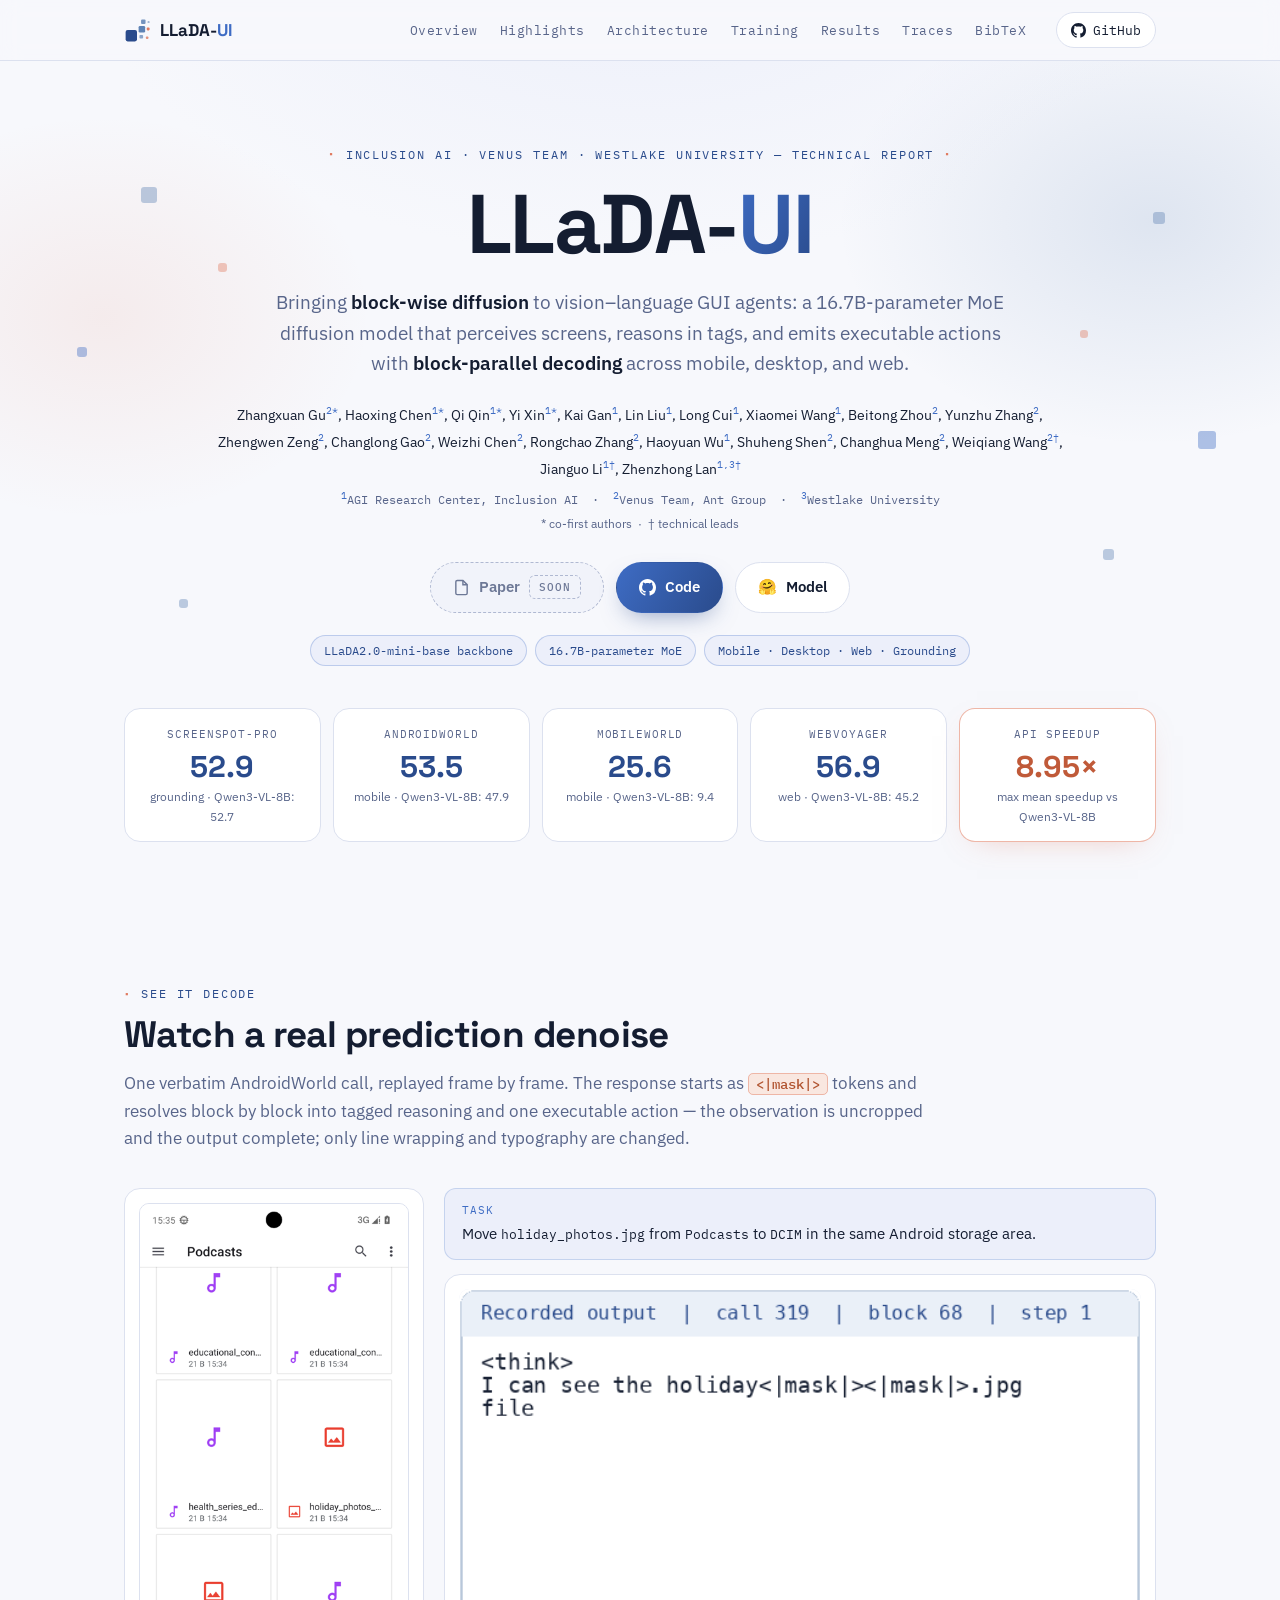
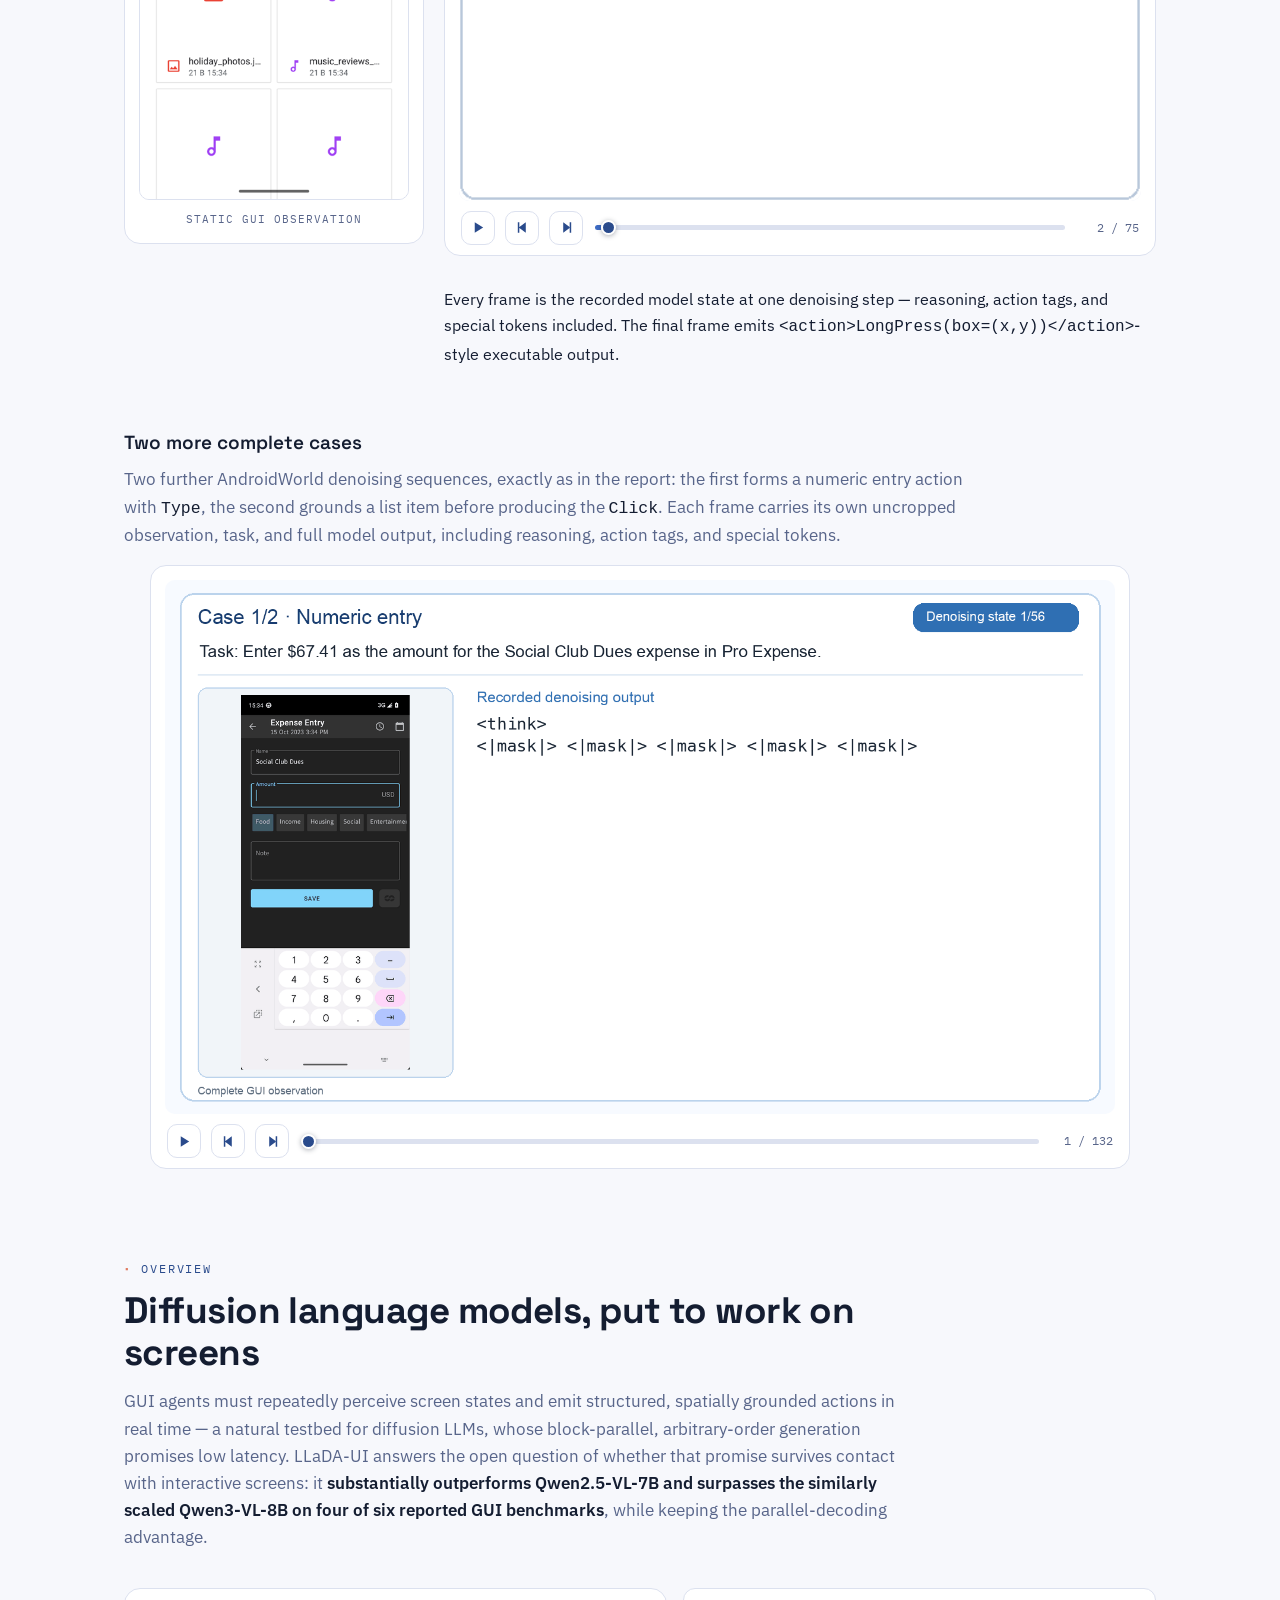
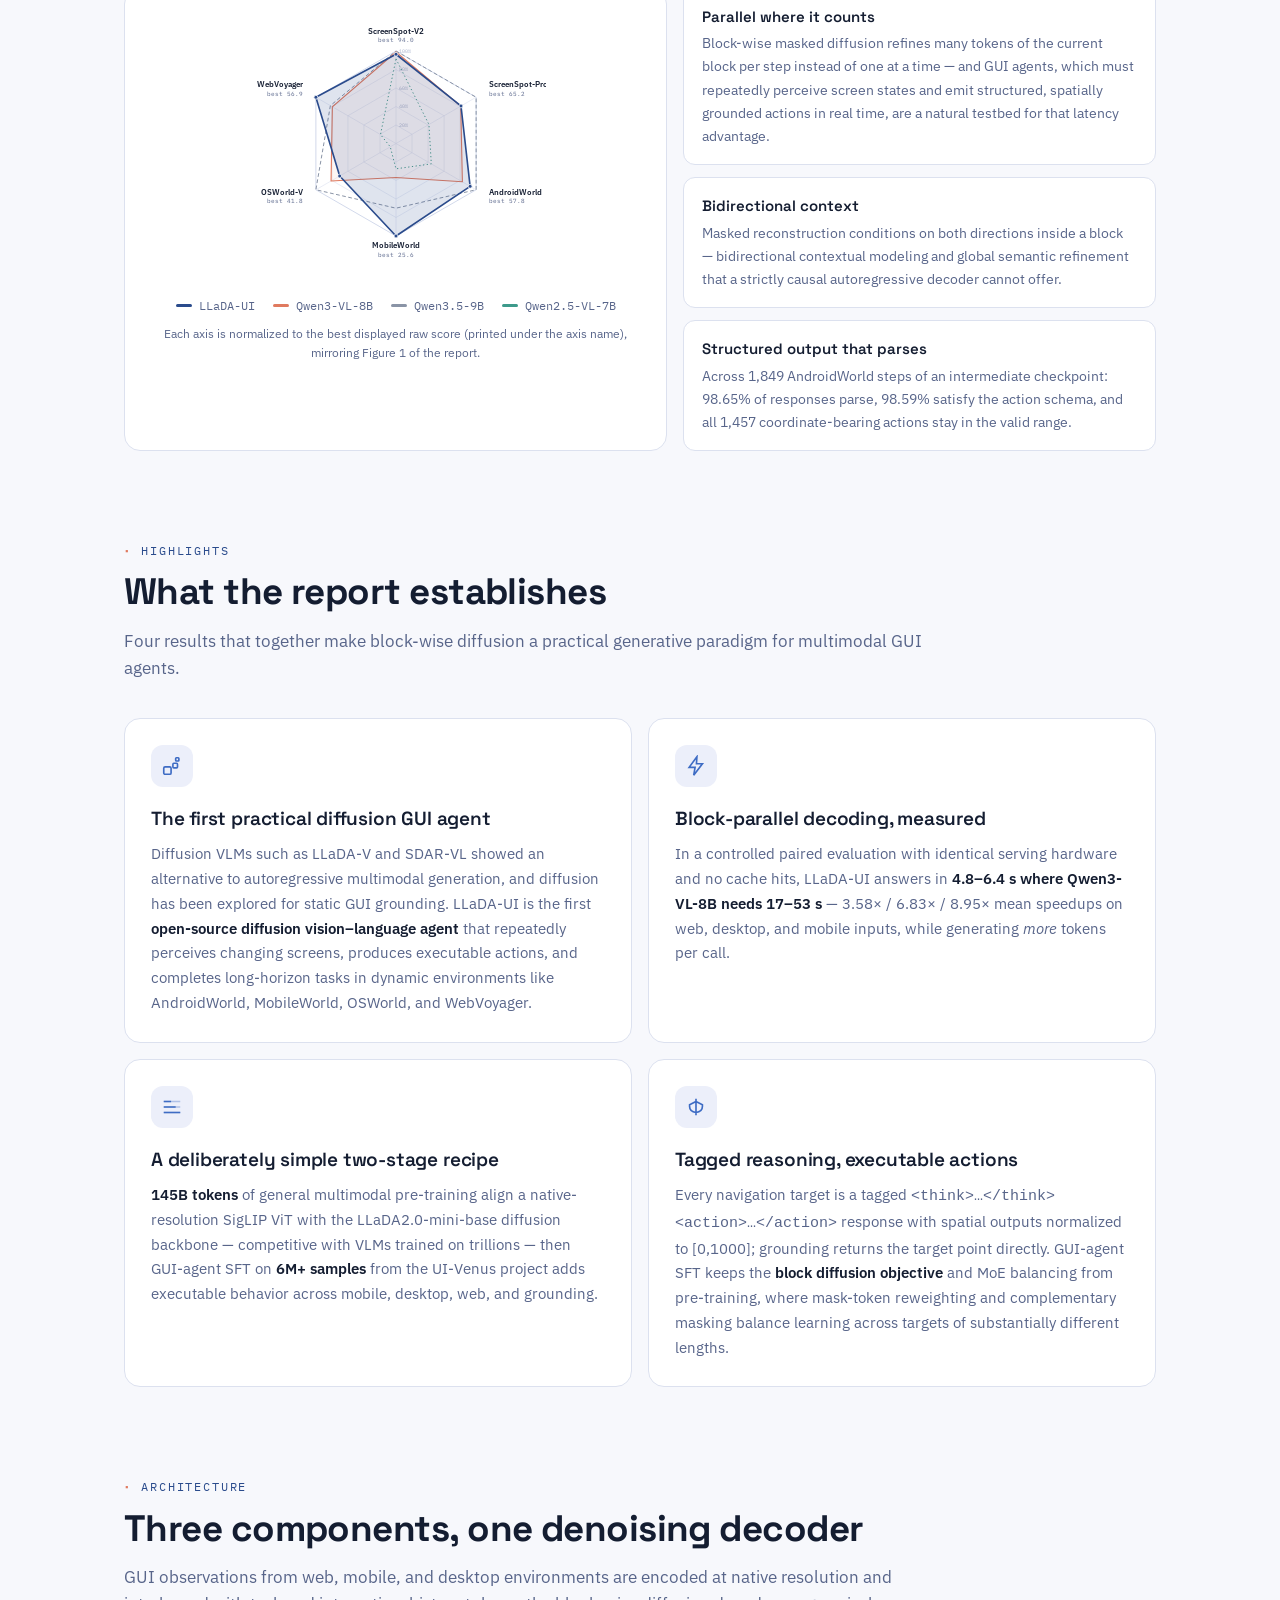
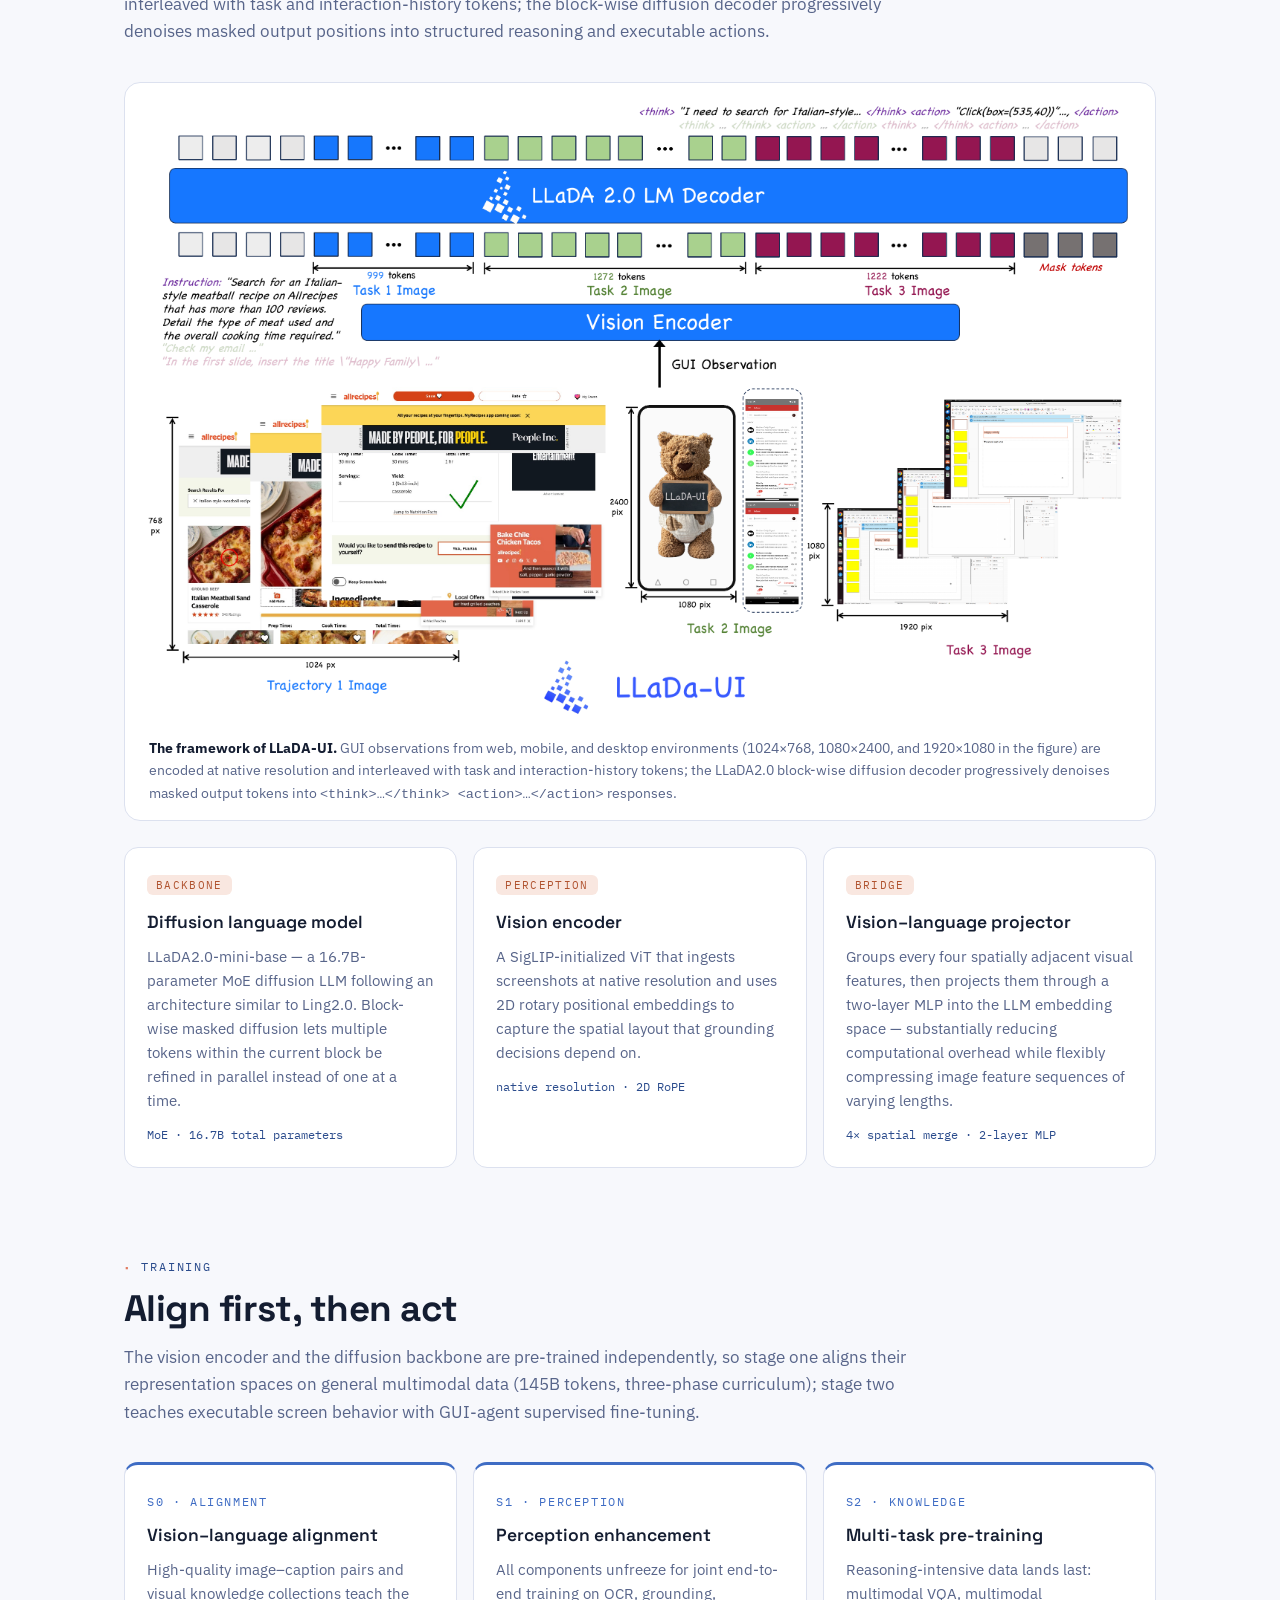
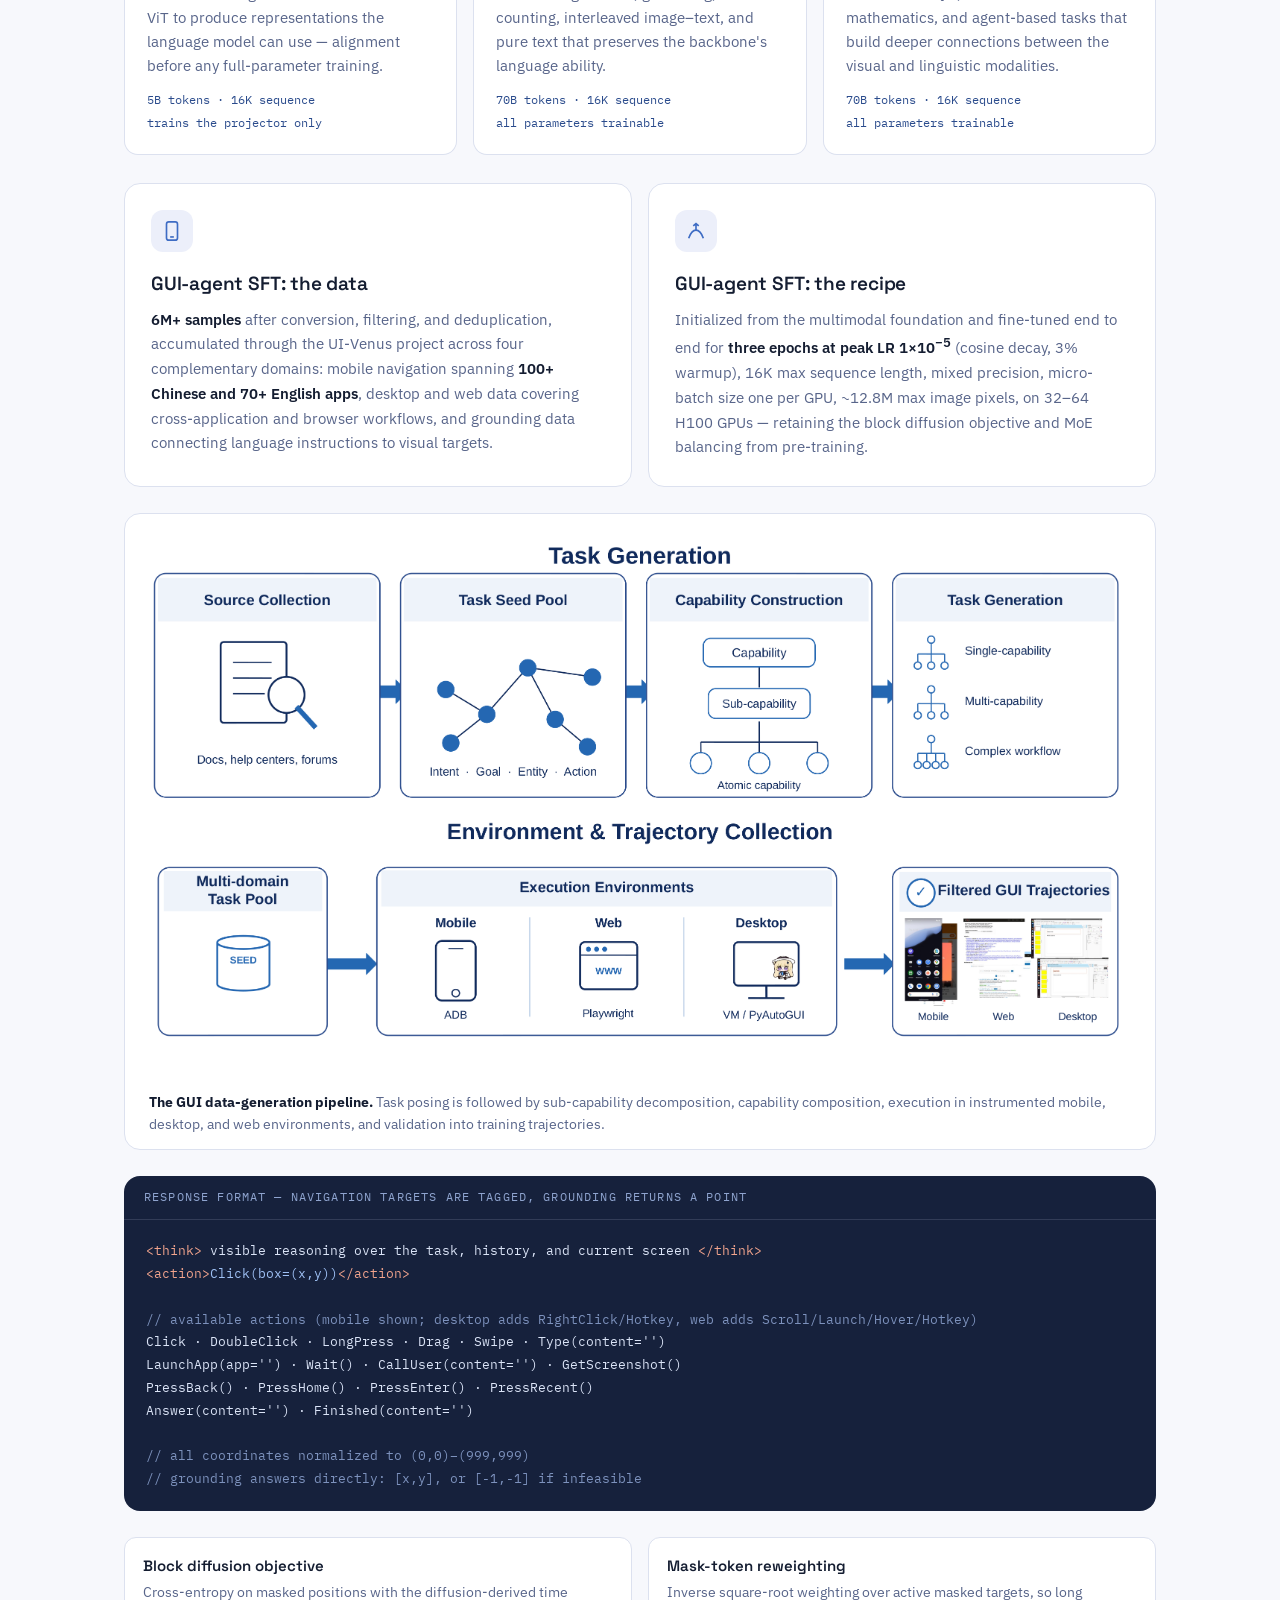
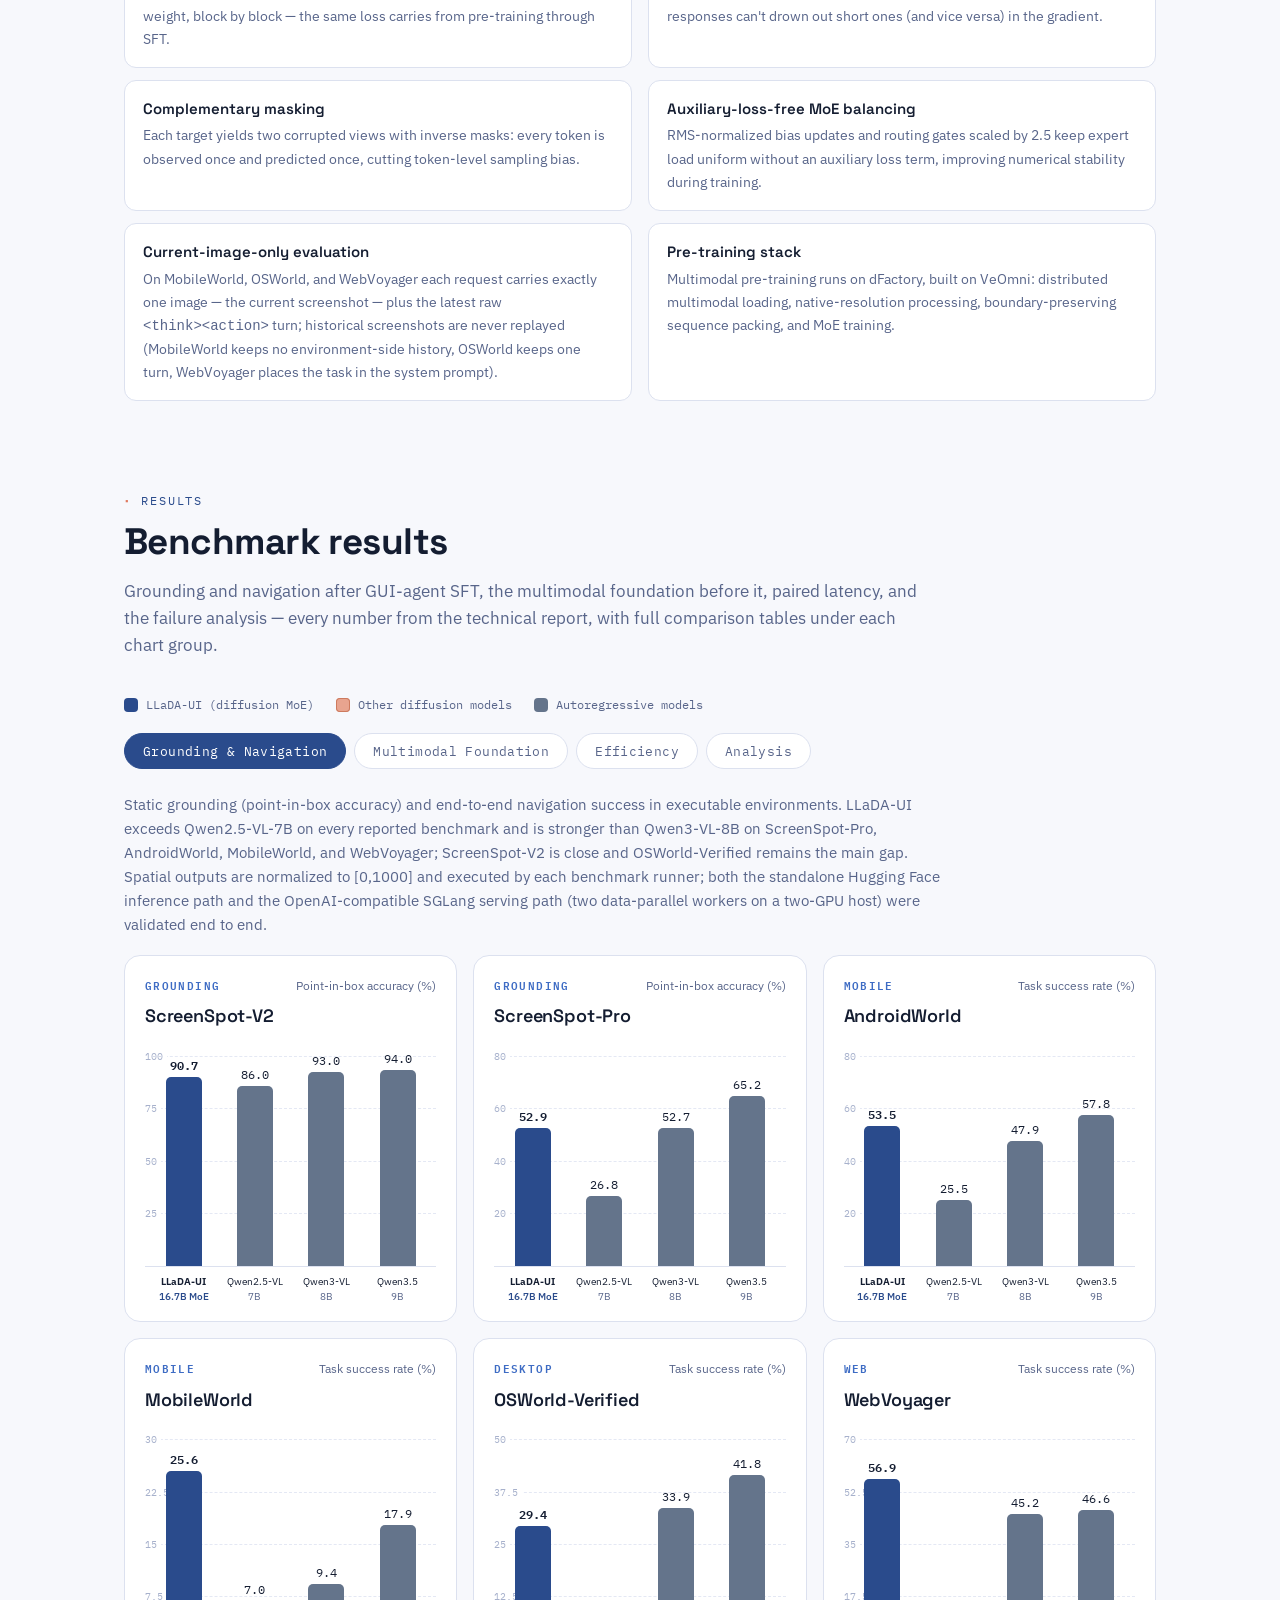
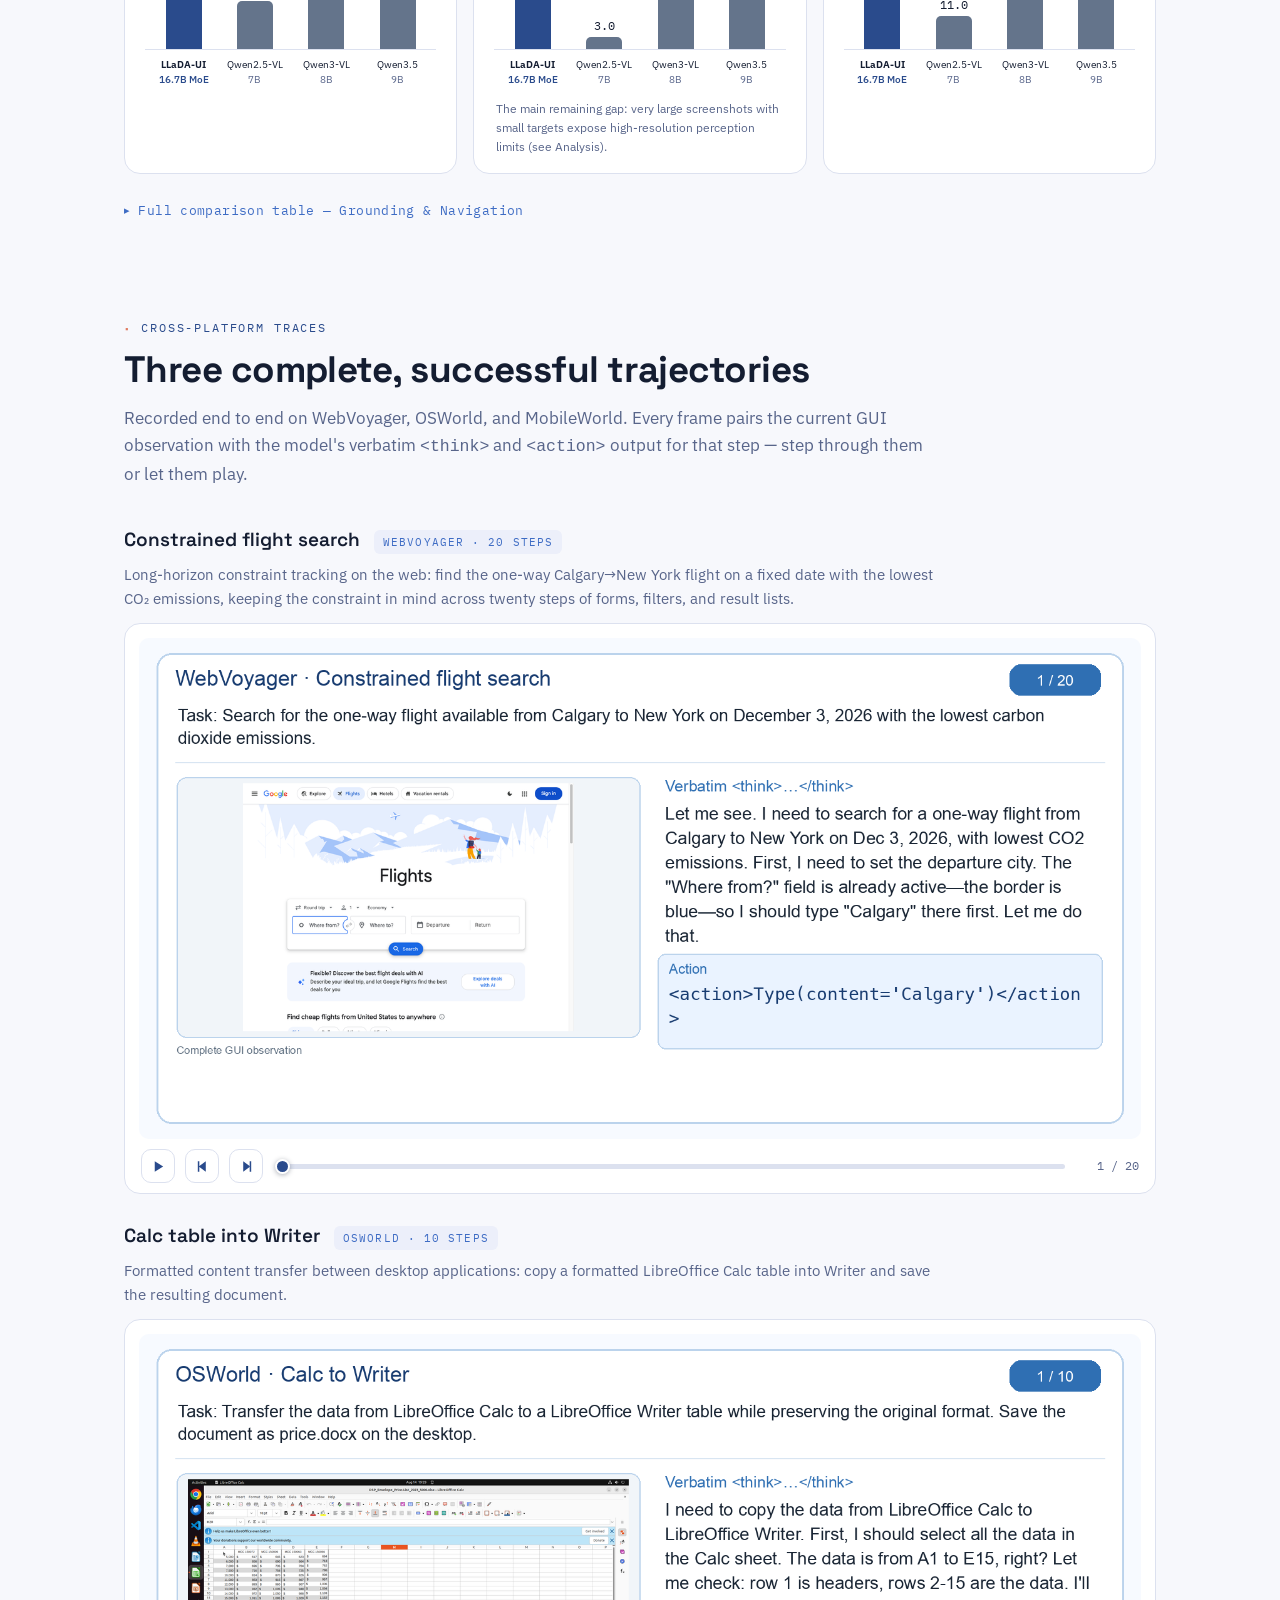
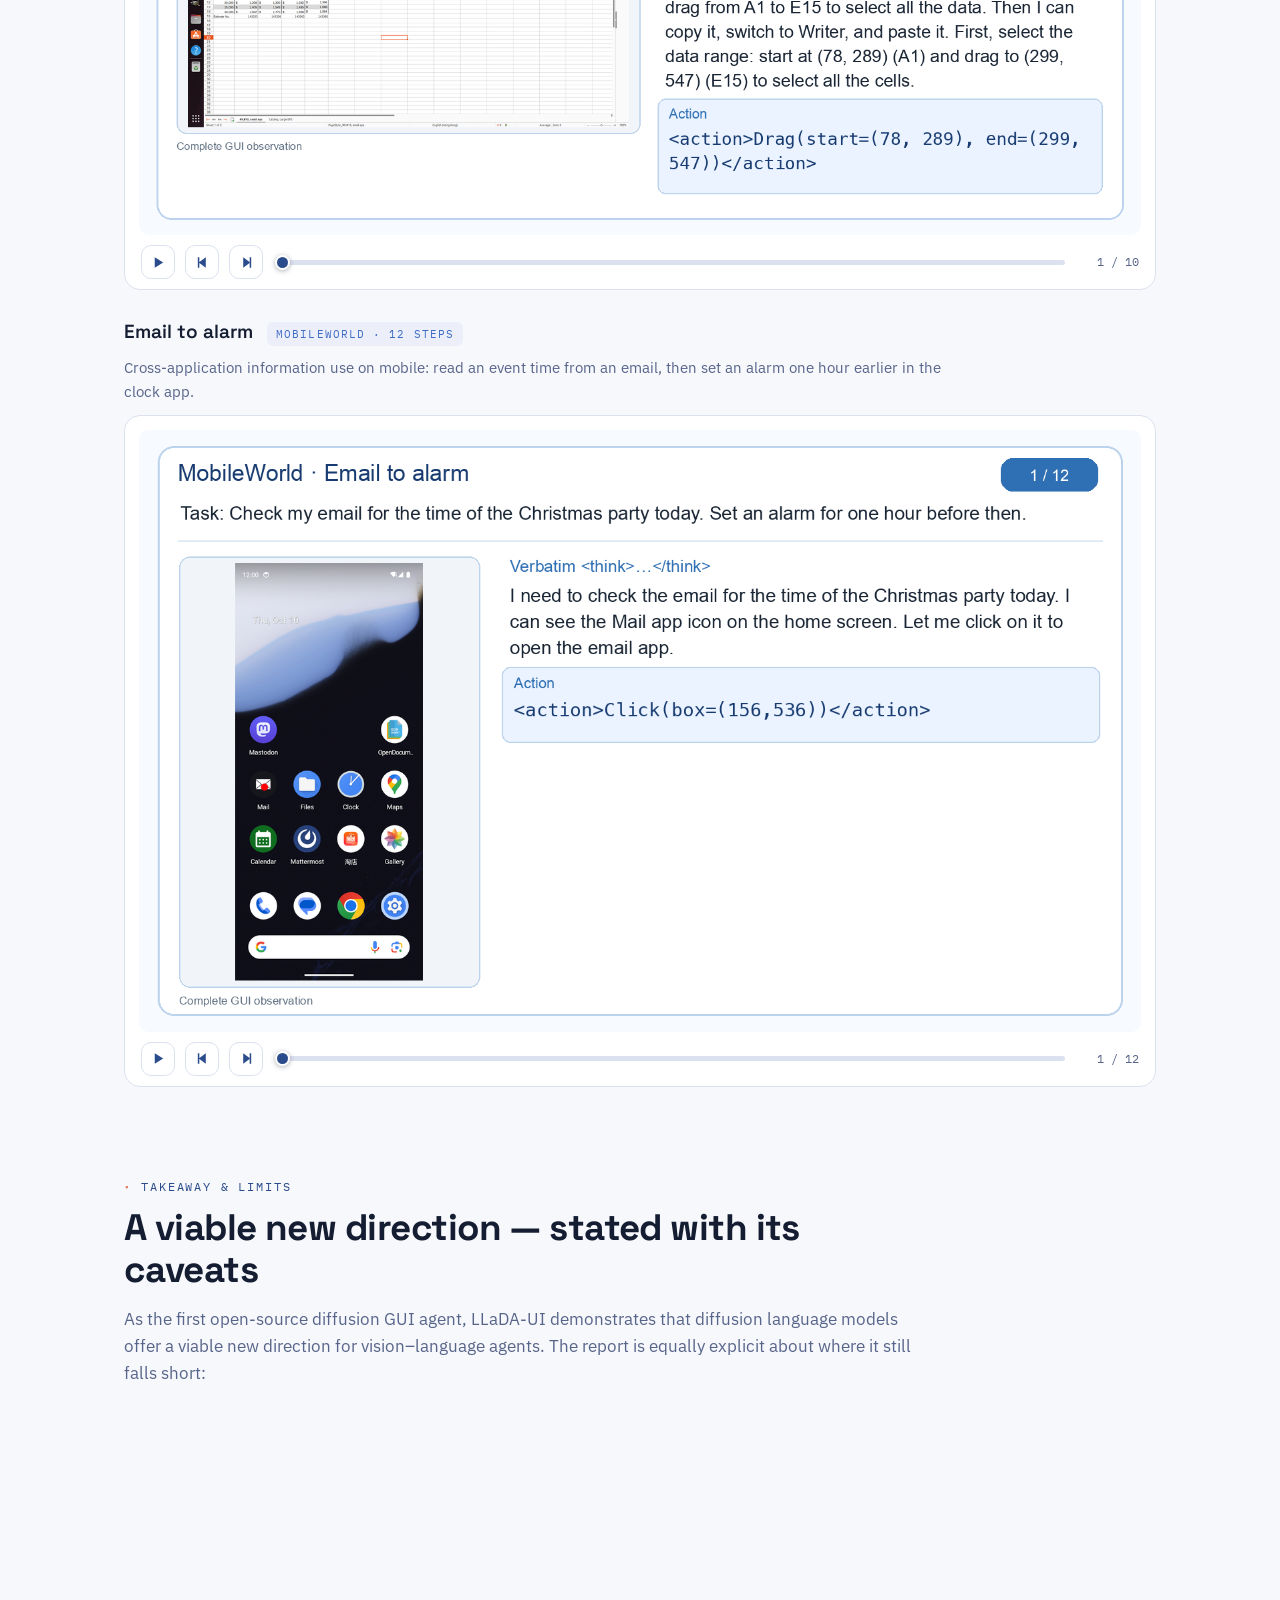
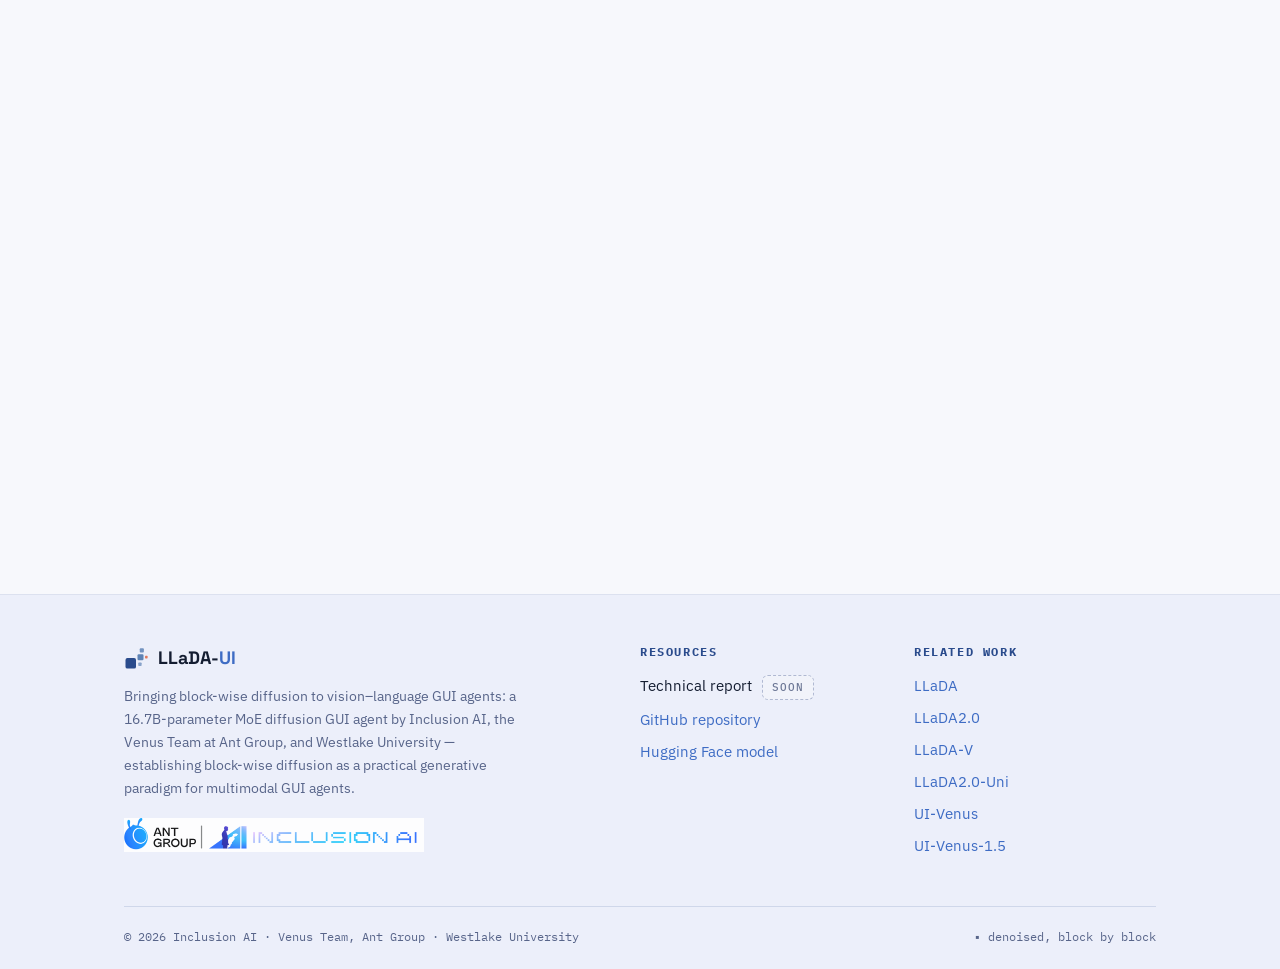
==== commit 07212032: "Update LLaDA-UI report results and project page demos Synchronize report text, authors, benchmark ta" ====
--- a/index.html
+++ b/index.html
@@ -3,13 +3,13 @@
 <head>
   <meta charset="utf-8">
   <meta name="viewport" content="width=device-width, initial-scale=1">
-  <title>LLaDA-UI — An MoE-based Diffusion Vision–Language GUI Agent</title>
-  <meta name="description" content="LLaDA-UI is a 16.7B-parameter MoE block-wise diffusion vision–language GUI agent with 1.4B activated parameters — the first practical open-source diffusion GUI agent, by Inclusion AI, the Venus Team at Ant Group, and Westlake University.">
+  <title>LLaDA-UI: Bringing Block-wise Diffusion to Vision-Language GUI Agents</title>
+  <meta name="description" content="LLaDA-UI is a 16.7B-parameter MoE-based, block-wise diffusion vision–language GUI agent — the first open-source diffusion GUI agent, surpassing Qwen3-VL-8B on four of six reported GUI benchmarks — by Inclusion AI, the Venus Team at Ant Group, and Westlake University.">
   <link rel="icon" type="image/png" href="static/images/favicon.png">
 
   <!-- Open Graph -->
-  <meta property="og:title" content="LLaDA-UI — An MoE-based Diffusion Vision–Language GUI Agent">
-  <meta property="og:description" content="Block-parallel decoding, bidirectional context, executable GUI actions: diffusion language models as practical multimodal GUI agents, with up to 8.95× lower non-cached API latency.">
+  <meta property="og:title" content="LLaDA-UI: Bringing Block-wise Diffusion to Vision-Language GUI Agents">
+  <meta property="og:description" content="Block-parallel decoding, bidirectional context, executable GUI actions: diffusion language models as practical multimodal GUI agents, up to 8.95× faster than Qwen3-VL-8B by mean non-cached API latency.">
   <meta property="og:type" content="website">
   <meta property="og:image" content="static/images/framework.png">
 
@@ -49,11 +49,10 @@
         <a href="#traces">Traces</a>
         <a href="#bibtex">BibTeX</a>
       </div>
-      <!-- TODO: link the GitHub repository once public -->
-      <span class="nav-gh disabled" title="Repository coming soon">
+      <a class="nav-gh" href="https://github.com/inclusionAI/LLaDA-UI" target="_blank" rel="noopener">
         <svg viewBox="0 0 16 16" fill="currentColor" aria-hidden="true"><path d="M8 0C3.58 0 0 3.58 0 8c0 3.54 2.29 6.53 5.47 7.59.4.07.55-.17.55-.38 0-.19-.01-.82-.01-1.49-2.01.37-2.53-.49-2.69-.94-.09-.23-.48-.94-.82-1.13-.28-.15-.68-.52-.01-.53.63-.01 1.08.58 1.23.82.72 1.21 1.87.87 2.33.66.07-.52.28-.87.51-1.07-1.78-.2-3.64-.89-3.64-3.95 0-.87.31-1.59.82-2.15-.08-.2-.36-1.02.08-2.12 0 0 .67-.21 2.2.82.64-.18 1.32-.27 2-.27s1.36.09 2 .27c1.53-1.04 2.2-.82 2.2-.82.44 1.1.16 1.92.08 2.12.51.56.82 1.27.82 2.15 0 3.07-1.87 3.75-3.65 3.95.29.25.54.73.54 1.48 0 1.07-.01 1.93-.01 2.2 0 .21.15.46.55.38A8.01 8.01 0 0 0 16 8c0-4.42-3.58-8-8-8"/></svg>
-        GitHub <span class="tbd">SOON</span>
-      </span>
+        GitHub
+      </a>
     </div>
   </nav>
 
@@ -73,8 +72,8 @@
       <span class="eyebrow">Inclusion AI · Venus Team · Westlake University — Technical Report</span>
       <h1 data-denoise="chars" data-delay="300" data-block-dur="1000">LLaDA-<span class="ui">UI</span></h1>
       <p class="tagline" data-denoise="words" data-blocks="3" data-delay="500" data-block-dur="800">
-        An MoE-based <strong>block-wise diffusion</strong> vision&ndash;language GUI agent —
-        16.7B parameters, 1.4B activated. It perceives screens, reasons in tags, and emits
+        Bringing <strong>block-wise diffusion</strong> to vision&ndash;language GUI agents: a
+        16.7B-parameter MoE diffusion model that perceives screens, reasons in tags, and emits
         executable actions with <strong>block-parallel decoding</strong> across mobile, desktop, and web.
       </p>
 
@@ -82,11 +81,11 @@
         Zhangxuan Gu<sup>2*</sup>, Haoxing Chen<sup>1*</sup>, Qi Qin<sup>1*</sup>, Yi Xin<sup>1*</sup>,
         Kai Gan<sup>1</sup>, Lin Liu<sup>1</sup>, Long Cui<sup>1</sup>, Xiaomei Wang<sup>1</sup>,
         Beitong Zhou<sup>2</sup>, Yunzhu Zhang<sup>2</sup>, Zhengwen Zeng<sup>2</sup>,
-        Changlong Gao<sup>2</sup>, Weizhi Chen<sup>2</sup>, Rongchao Zhang<sup>2</sup>,
+        Changlong Gao<sup>2</sup>, Weizhi Chen<sup>2</sup>, Rongchao Zhang<sup>2</sup>, Haoyuan Wu<sup>1</sup>,
         Shuheng Shen<sup>2</sup>, Changhua Meng<sup>2</sup>, Weiqiang Wang<sup>2&dagger;</sup>,
         Jianguo Li<sup>1&dagger;</sup>, Zhenzhong Lan<sup>1,3&dagger;</sup>
       </p>
-      <p class="affils"><sup>1</sup>Inclusion AI &nbsp;·&nbsp; <sup>2</sup>Venus Team, Ant Group &nbsp;·&nbsp; <sup>3</sup>Westlake University</p>
+      <p class="affils"><sup>1</sup>AGI Research Center, Inclusion AI &nbsp;·&nbsp; <sup>2</sup>Venus Team, Ant Group &nbsp;·&nbsp; <sup>3</sup>Westlake University</p>
       <p class="author-note">* co-first authors &nbsp;·&nbsp; &dagger; technical leads</p>
 
       <div class="hero-actions">
@@ -95,43 +94,41 @@
           <svg viewBox="0 0 24 24" fill="none" stroke="currentColor" stroke-width="2" aria-hidden="true"><path d="M14 2H6a2 2 0 0 0-2 2v16a2 2 0 0 0 2 2h12a2 2 0 0 0 2-2V8z"/><path d="M14 2v6h6"/></svg>
           Paper <span class="tbd">SOON</span>
         </span>
-        <!-- TODO: link the GitHub repository once public -->
-        <span class="btn btn-disabled" title="Code will be released soon">
+        <a class="btn btn-primary" href="https://github.com/inclusionAI/LLaDA-UI" target="_blank" rel="noopener">
           <svg viewBox="0 0 16 16" fill="currentColor" aria-hidden="true"><path d="M8 0C3.58 0 0 3.58 0 8c0 3.54 2.29 6.53 5.47 7.59.4.07.55-.17.55-.38 0-.19-.01-.82-.01-1.49-2.01.37-2.53-.49-2.69-.94-.09-.23-.48-.94-.82-1.13-.28-.15-.68-.52-.01-.53.63-.01 1.08.58 1.23.82.72 1.21 1.87.87 2.33.66.07-.52.28-.87.51-1.07-1.78-.2-3.64-.89-3.64-3.95 0-.87.31-1.59.82-2.15-.08-.2-.36-1.02.08-2.12 0 0 .67-.21 2.2.82.64-.18 1.32-.27 2-.27s1.36.09 2 .27c1.53-1.04 2.2-.82 2.2-.82.44 1.1.16 1.92.08 2.12.51.56.82 1.27.82 2.15 0 3.07-1.87 3.75-3.65 3.95.29.25.54.73.54 1.48 0 1.07-.01 1.93-.01 2.2 0 .21.15.46.55.38A8.01 8.01 0 0 0 16 8c0-4.42-3.58-8-8-8"/></svg>
-          Code <span class="tbd">SOON</span>
-        </span>
-        <!-- TODO: link the Hugging Face model once public -->
-        <span class="btn btn-disabled" title="Model weights will be released soon">
-          <span aria-hidden="true">🤗</span> Model <span class="tbd">SOON</span>
-        </span>
+          Code
+        </a>
+        <a class="btn btn-ghost" href="https://huggingface.co/inclusionAI/LLaDA-UI" target="_blank" rel="noopener">
+          <span aria-hidden="true">🤗</span> Model
+        </a>
       </div>
 
       <div class="hero-chips">
         <span class="chip">LLaDA2.0-mini-base backbone</span>
-        <span class="chip">16.7B MoE · 1.4B activated</span>
+        <span class="chip">16.7B-parameter MoE</span>
         <span class="chip">Mobile · Desktop · Web · Grounding</span>
       </div>
 
       <div class="stats">
         <div class="stat">
-          <div class="label">ScreenSpot-V2</div>
-          <div class="value">90.7</div>
-          <div class="note">grounding accuracy</div>
-        </div>
-        <div class="stat">
           <div class="label">ScreenSpot-Pro</div>
-          <div class="value">53.7</div>
+          <div class="value">52.9</div>
           <div class="note">grounding · Qwen3-VL-8B: 52.7</div>
         </div>
         <div class="stat">
           <div class="label">AndroidWorld</div>
-          <div class="value">51.2</div>
+          <div class="value">53.5</div>
           <div class="note">mobile · Qwen3-VL-8B: 47.9</div>
+        </div>
+        <div class="stat">
+          <div class="label">MobileWorld</div>
+          <div class="value">25.6</div>
+          <div class="note">mobile · Qwen3-VL-8B: 9.4</div>
         </div>
         <div class="stat">
           <div class="label">WebVoyager</div>
-          <div class="value">55.9</div>
-          <div class="note">web · best reported here</div>
+          <div class="value">56.9</div>
+          <div class="note">web · Qwen3-VL-8B: 45.2</div>
         </div>
         <div class="stat highlight">
           <div class="label">API speedup</div>
@@ -153,7 +150,8 @@
           <p class="lede">
             One verbatim AndroidWorld call, replayed frame by frame. The response starts as
             <span class="mask-chip">&lt;|mask|&gt;</span> tokens and resolves block by block into tagged
-            reasoning and one executable action — nothing is cropped or edited.
+            reasoning and one executable action — the observation is uncropped and the output complete; only
+            line wrapping and typography are changed.
           </p>
         </div>
 
@@ -178,6 +176,21 @@
               special tokens included. The final frame emits
               <code>&lt;action&gt;LongPress(box=(x,y))&lt;/action&gt;</code>-style executable output.
             </p>
+          </div>
+        </div>
+
+        <div class="denoise-more" data-reveal>
+          <h3>Two more complete cases</h3>
+          <p class="lede">
+            Two further AndroidWorld denoising sequences, exactly as in the report: the first forms a numeric
+            entry action with <code>Type</code>, the second grounds a list item before producing the
+            <code>Click</code>. Each frame carries its own uncropped observation, task, and full model output,
+            including reasoning, action tags, and special tokens.
+          </p>
+          <div class="player" data-player
+               data-pattern="static/images/denoise-cases/frame-{i}.png"
+               data-frames="132" data-fps="3" data-autoplay="1"
+               data-label="Two complete diffusion-decoding cases">
           </div>
         </div>
       </div>
@@ -194,7 +207,7 @@
             actions in real time — a natural testbed for diffusion LLMs, whose block-parallel,
             arbitrary-order generation promises low latency. LLaDA-UI answers the open question of whether
             that promise survives contact with interactive screens: it <strong>substantially outperforms
-            Qwen2.5-VL-7B and surpasses the similarly scaled Qwen3-VL-8B on most reported GUI
+            Qwen2.5-VL-7B and surpasses the similarly scaled Qwen3-VL-8B on four of six reported GUI
             benchmarks</strong>, while keeping the parallel-decoding advantage.
           </p>
         </div>
@@ -209,27 +222,26 @@
               <span><i style="background:#3d9a8b"></i>Qwen2.5-VL-7B</span>
             </div>
             <p class="radar-foot">
-              Each axis is normalized to the best displayed raw score (printed under the axis name).
-              Qwen2.5-VL-7B's MobileWorld, OSWorld-V, and WebVoyager values are reported upper bounds.
+              Each axis is normalized to the best displayed raw score (printed under the axis name),
+              mirroring Figure 1 of the report.
             </p>
           </div>
           <div class="overview-points">
             <div class="trick">
               <b>Parallel where it counts</b>
-              Block-wise masked diffusion refines many tokens of the current block per step, and
-              Self-Paced Unmasking commits several high-confidence tokens at once — short, structured
-              action outputs are exactly the regime where this pays off.
+              Block-wise masked diffusion refines many tokens of the current block per step instead of
+              one at a time — and GUI agents, which must repeatedly perceive screen states and emit structured,
+              spatially grounded actions in real time, are a natural testbed for that latency advantage.
             </div>
             <div class="trick">
               <b>Bidirectional context</b>
-              Masked reconstruction conditions on both directions inside a block, so the
-              <code style="white-space:nowrap">&lt;think&gt;&lt;action&gt;</code> scaffolding can firm up
-              before every word is decided — visible live in the replay above.
+              Masked reconstruction conditions on both directions inside a block — bidirectional contextual
+              modeling and global semantic refinement that a strictly causal autoregressive decoder cannot offer.
             </div>
             <div class="trick">
               <b>Structured output that parses</b>
-              Across 1,849 AndroidWorld steps: 98.65% of responses parse, 98.59% satisfy the action
-              schema, and all 1,457 coordinate-bearing actions stay in the valid range.
+              Across 1,849 AndroidWorld steps of an intermediate checkpoint: 98.65% of responses parse,
+              98.59% satisfy the action schema, and all 1,457 coordinate-bearing actions stay in the valid range.
             </div>
           </div>
         </div>
@@ -255,7 +267,8 @@
             </div>
             <h3>The first practical diffusion GUI agent</h3>
             <p>
-              Prior diffusion VLMs stopped at static understanding or single-step grounding. LLaDA-UI is the
+              Diffusion VLMs such as LLaDA-V and SDAR-VL showed an alternative to autoregressive multimodal
+              generation, and diffusion has been explored for static GUI grounding. LLaDA-UI is the
               first <strong>open-source diffusion vision&ndash;language agent</strong> that repeatedly perceives
               changing screens, produces executable actions, and completes long-horizon tasks in dynamic
               environments like AndroidWorld, MobileWorld, OSWorld, and WebVoyager.
@@ -289,12 +302,13 @@
             <div class="icon" aria-hidden="true">
               <svg viewBox="0 0 24 24" fill="none" stroke="currentColor" stroke-width="1.8"><path d="M12 3v18M12 6l7 3.5v2C19 15 16 17.5 12 18c-4-.5-7-3-7-6.5v-2L12 6z"/></svg>
             </div>
-            <h3>Trained for the non-AR regime</h3>
-            <p>
-              A unified action space interleaves chain-of-thought with actions in normalized screen
-              coordinates, adapting the non-autoregressive backbone to interactive control. A
-              <strong>mask-token reweighting</strong> scheme balances gradients across wildly varying response
-              lengths, and complementary masking guarantees every target token is both observed and predicted.
+            <h3>Tagged reasoning, executable actions</h3>
+            <p>
+              Every navigation target is a tagged <code>&lt;think&gt;&hellip;&lt;/think&gt;<wbr>&lt;action&gt;&hellip;&lt;/action&gt;</code>
+              response with spatial outputs normalized to [0,1000]; grounding returns the target point directly.
+              GUI-agent SFT keeps the <strong>block diffusion objective</strong> and MoE balancing from
+              pre-training, where mask-token reweighting and complementary masking balance learning across
+              targets of substantially different lengths.
             </p>
           </div>
         </div>
@@ -317,10 +331,10 @@
         <figure class="figure" data-reveal>
           <img src="static/images/framework.png" alt="The LLaDA-UI framework: multi-resolution GUI observations from web, mobile, and desktop pass through a native-resolution vision encoder into the LLaDA 2.0 block-wise diffusion LM decoder, which denoises mask tokens into tagged reasoning and executable actions." loading="lazy">
           <figcaption>
-            <strong>The framework of LLaDA-UI.</strong> Native-resolution screenshots of any aspect ratio
-            (a 1024&times;768 web trajectory, a 1080&times;2400 phone screen, a 1920&times;1080 desktop) are
-            tokenized by the vision encoder and consumed alongside instruction and history tokens; masked
-            output blocks are refined in parallel into <code>&lt;think&gt;&hellip;&lt;/think&gt;
+            <strong>The framework of LLaDA-UI.</strong> GUI observations from web, mobile, and desktop
+            environments (1024&times;768, 1080&times;2400, and 1920&times;1080 in the figure) are encoded at native
+            resolution and interleaved with task and interaction-history tokens; the LLaDA2.0 block-wise
+            diffusion decoder progressively denoises masked output tokens into <code>&lt;think&gt;&hellip;&lt;/think&gt;
             &lt;action&gt;&hellip;&lt;/action&gt;</code> responses.
           </figcaption>
         </figure>
@@ -330,10 +344,11 @@
             <span class="arch-tag">Backbone</span>
             <h3>Diffusion language model</h3>
             <p>
-              LLaDA2.0-mini-base — an MoE diffusion LLM in the Ling2.0 lineage. Block-wise masked diffusion
-              lets multiple tokens within the current block be refined in parallel instead of one at a time.
-            </p>
-            <span class="arch-spec">MoE · 16.7B total · 1.4B activated</span>
+              LLaDA2.0-mini-base — a 16.7B-parameter MoE diffusion LLM following an architecture similar to
+              Ling2.0. Block-wise masked diffusion lets multiple tokens within the current block be refined
+              in parallel instead of one at a time.
+            </p>
+            <span class="arch-spec">MoE · 16.7B total parameters</span>
           </div>
           <div class="arch-card">
             <span class="arch-tag">Perception</span>
@@ -349,8 +364,8 @@
             <h3>Vision&ndash;language projector</h3>
             <p>
               Groups every four spatially adjacent visual features, then projects them through a two-layer
-              MLP into the LLM embedding space — compressing long screenshot token sequences without losing
-              the layout signal.
+              MLP into the LLM embedding space — substantially reducing computational overhead while flexibly
+              compressing image feature sequences of varying lengths.
             </p>
             <span class="arch-spec">4&times; spatial merge · 2-layer MLP</span>
           </div>
@@ -401,7 +416,7 @@
             <h3>Multi-task pre-training</h3>
             <p>
               Reasoning-intensive data lands last: multimodal VQA, multimodal mathematics, and agent-based
-              tasks that build the deeper vision&ndash;language connections GUI work requires.
+              tasks that build deeper connections between the visual and linguistic modalities.
             </p>
             <ul class="stage-facts">
               <li>70B tokens · 16K sequence</li>
@@ -417,10 +432,10 @@
             </div>
             <h3>GUI-agent SFT: the data</h3>
             <p>
-              <strong>6M+ samples</strong> accumulated through the UI-Venus project: ~2M grounding, 2M+ mobile,
-              ~1M desktop, and ~1M web examples. Mobile navigation alone spans <strong>100+ Chinese and 70+
-              English apps</strong>, with single-turn and history-aware instances exposing both local operations
-              and multi-step context.
+              <strong>6M+ samples</strong> after conversion, filtering, and deduplication, accumulated through the
+              UI-Venus project across four complementary domains: mobile navigation spanning <strong>100+ Chinese
+              and 70+ English apps</strong>, desktop and web data covering cross-application and browser
+              workflows, and grounding data connecting language instructions to visual targets.
             </p>
           </div>
           <div class="card">
@@ -430,7 +445,7 @@
             <h3>GUI-agent SFT: the recipe</h3>
             <p>
               Initialized from the multimodal foundation and fine-tuned end to end for <strong>three epochs at
-              peak LR 1&times;10<sup>&minus;5</sup></strong> (cosine decay, 3% warmup), 16K max sequence length,
+              peak LR 1&times;10<sup>&minus;5</sup></strong> (cosine decay, 3% warmup), 16K max sequence length, mixed precision, micro-batch size one per GPU,
               ~12.8M max image pixels, on 32&ndash;64 H100 GPUs — retaining the block diffusion objective and
               MoE balancing from pre-training.
             </p>
@@ -447,11 +462,11 @@
         </figure>
 
         <div class="code-block" data-reveal>
-          <div class="code-head">Unified action space — navigation targets are tagged, grounding returns a point</div>
+          <div class="code-head">Response format — navigation targets are tagged, grounding returns a point</div>
           <pre><span class="tk">&lt;think&gt;</span> visible reasoning over the task, history, and current screen <span class="tk">&lt;/think&gt;</span>
 <span class="tk">&lt;action&gt;</span><span class="tv">Click(box=(x,y))</span><span class="tk">&lt;/action&gt;</span>
 
-<span class="tc">// available actions (mobile shown; desktop and web analogous)</span>
+<span class="tc">// available actions (mobile shown; desktop adds RightClick/Hotkey, web adds Scroll/Launch/Hover/Hotkey)</span>
 Click · DoubleClick · LongPress · Drag · Swipe · Type(content='')
 LaunchApp(app='') · Wait() · CallUser(content='') · GetScreenshot()
 PressBack() · PressHome() · PressEnter() · PressRecent()
@@ -479,18 +494,20 @@
           </div>
           <div class="trick">
             <b>Auxiliary-loss-free MoE balancing</b>
-            RMS-normalized bias updates and scaled routing gates keep expert load uniform without an
-            auxiliary loss term — stable routing at 16.7B total parameters.
+            RMS-normalized bias updates and routing gates scaled by 2.5 keep expert load uniform without an
+            auxiliary loss term, improving numerical stability during training.
           </div>
           <div class="trick">
-            <b>Self-Paced Unmasking (SPU)</b>
-            Instead of a fixed number of commits per denoising step, SPU adaptively unmasks all positions
-            whose confidence clears a tolerance — fewer forward passes, same output.
+            <b>Current-image-only evaluation</b>
+            On MobileWorld, OSWorld, and WebVoyager each request carries exactly one image — the current
+            screenshot — plus the latest raw <code style="white-space:nowrap">&lt;think&gt;&lt;action&gt;</code>
+            turn; historical screenshots are never replayed (MobileWorld keeps no environment-side history,
+            OSWorld keeps one turn, WebVoyager places the task in the system prompt).
           </div>
           <div class="trick">
-            <b>Training stack</b>
-            Implemented with dFactory on VeOmni: distributed multimodal loading, native-resolution
-            processing, boundary-preserving sequence packing, and MoE training.
+            <b>Pre-training stack</b>
+            Multimodal pre-training runs on dFactory, built on VeOmni: distributed multimodal loading,
+            native-resolution processing, boundary-preserving sequence packing, and MoE training.
           </div>
         </div>
       </div>
@@ -514,7 +531,6 @@
             <span><i class="sw sw-ours"></i>LLaDA-UI (diffusion MoE)</span>
             <span><i class="sw sw-diff"></i>Other diffusion models</span>
             <span><i class="sw sw-base"></i>Autoregressive models</span>
-            <span><i class="sw sw-bound"></i>Reported upper bound</span>
           </div>
 
           <div class="tabs" role="tablist" aria-label="Result groups">
@@ -530,7 +546,10 @@
               Static grounding (point-in-box accuracy) and end-to-end navigation success in executable
               environments. LLaDA-UI exceeds Qwen2.5-VL-7B on every reported benchmark and is stronger than
               Qwen3-VL-8B on ScreenSpot-Pro, AndroidWorld, MobileWorld, and WebVoyager; ScreenSpot-V2 is
-              close and OSWorld-Verified remains the main gap.
+              close and OSWorld-Verified remains the main gap. Spatial outputs are normalized to [0,1000] and
+              executed by each benchmark runner; both the standalone Hugging Face inference path and the
+              OpenAI-compatible SGLang serving path (two data-parallel workers on a two-GPU host) were
+              validated end to end.
             </p>
             <div class="chart-grid" data-charts="agent"></div>
             <details class="full-table" data-src="partials/tables/agent.html">
@@ -542,13 +561,15 @@
           <div class="panel" id="panel-foundation" role="tabpanel" aria-labelledby="tab-foundation" hidden>
             <p class="panel-note">
               The foundation checkpoint before GUI-agent SFT, trained on just 145B multimodal tokens
-              (Qwen2.5-VL: 4.1T; Qwen3-VL: 2.2T), sets a new state of the art among diffusion MLLMs —
-              e.g. +12.8 / +13.6 / +31.1 points over SDAR-VL-8B on MathVista, MathVision, and MathVerse.
-              Six representative benchmarks below; all 31 in the full table.
+              (Qwen2.5-VL: 4.1T; Qwen3-VL: 2.2T), sets a new state of the art among diffusion MLLMs (leading
+              on 18 of 22 benchmarks) —
+              relative gains of 12.8% / 13.6% / 31.1% over SDAR-VL-8B on MathVista, MathVision, and MathVerse,
+              and 2.5% / 8.6% / 17.8% on ChartQA, CharXiv-DQ, and OCRBench.
+              Six representative benchmarks below; all 22 in the full table.
             </p>
             <div class="chart-grid" data-charts="foundation"></div>
             <details class="full-table" data-src="partials/tables/foundation.html">
-              <summary>Full comparison table — General multimodal &amp; text (31 benchmarks)</summary>
+              <summary>Full comparison table — General multimodal (22 benchmarks)</summary>
             </details>
           </div>
 
@@ -556,8 +577,10 @@
           <div class="panel" id="panel-efficiency" role="tabpanel" aria-labelledby="tab-efficiency" hidden>
             <p class="panel-note">
               Paired non-cached API latency against Qwen3-VL-8B: both models on four H100 GPUs, 2,048-token
-              generation cap, normal EOS stopping, model wall-clock time only, five non-cache-hit calls per
-              domain. LLaDA-UI generates more tokens per call and still answers several times sooner.
+              generation cap, normal EOS stopping, model wall-clock time only (environment reset and action
+              execution excluded), five non-cache-hit calls per domain — exact Qwen replays that hit its serving
+              cache are excluded, and visually equivalent screenshots with different PNG hashes complete its
+              non-cached sample sets. LLaDA-UI generates more tokens per call and still answers several times sooner.
             </p>
             <div class="chart-grid" data-charts="efficiency"></div>
             <div class="split-grid" style="margin-top:16px">
@@ -565,14 +588,15 @@
                 <span class="cap">Mean speedup on mobile inputs</span>
                 <div class="big"><span class="count-up" data-target="8.95">8.95</span><small>×</small></div>
                 <p>
-                  5.9 s versus 53.0 s mean latency per MobileWorld-style call. Median speedups across web,
+                  5.9 s versus 53.0 s mean latency per call on MobileWorld inputs. Median speedups across web,
                   desktop, and mobile: 3.43×, 6.78×, and 8.81×.
                 </p>
               </div>
               <p class="section-footnote" style="margin:0">
-                Qwen3-VL-8B also has an exact-replay cache-hit mode (0.89&ndash;1.79 s) that the evaluated
+                Qwen3-VL-8B also has an exact-replay cache-hit mode (0.890&ndash;1.284 s on Web, 1.444 s on
+                OSWorld, 1.746&ndash;1.794 s on MobileWorld) that the evaluated
                 LLaDA-UI SGLang stack does not expose; it is reported separately in the paper because normal
-                GUI interaction produces a new screenshot at every step, so exact replays do not occur. These
+                GUI interaction produces a new screenshot at each step. These
                 fixed-input measurements characterize per-call latency rather than serving throughput.
               </p>
             </div>
@@ -581,7 +605,8 @@
           <!-- ---------- Analysis ---------- -->
           <div class="panel" id="panel-analysis" role="tabpanel" aria-labelledby="tab-analysis" hidden>
             <p class="panel-note">
-              A complete 116-task AndroidWorld evaluation (1,849 model steps) shows the model reliably obeys
+              A complete 116-task AndroidWorld evaluation of an intermediate LLaDA-UI checkpoint (1,849 model
+              steps; diagnostics separate from the final benchmark results) shows the model reliably obeys
               the structured format — failures come from long-horizon recovery and high-resolution grounding,
               not malformed output.
             </p>
@@ -647,9 +672,10 @@
               </div>
               <div class="table-foot">
                 Task split, prompt, action parser, and maximum environment steps held fixed. Disabling EOS
-                early stopping gains +9.9 points — premature termination can interrupt a parseable action —
-                while coarsening blocks and cutting refinement rounds (64 / 16) loses 9.7 points: interactive
-                reliability is sensitive to the block-size / denoising-steps trade-off.
+                early stopping gains +9.9 points — early termination can interrupt the formation of a parseable
+                action, though the setting should still be validated for the released model — while coarsening
+                blocks and cutting refinement rounds (64 / 16) loses 9.7 points: interactive reliability is
+                sensitive to the block-size / denoising-steps trade-off.
               </div>
             </div>
 
@@ -683,14 +709,14 @@
             <h3>Constrained flight search</h3>
             <span class="trace-tag">WebVoyager · 20 steps</span>
             <p>
-              Long-horizon constraint tracking on the live web: find the one-way Calgary&rarr;New York flight
+              Long-horizon constraint tracking on the web: find the one-way Calgary&rarr;New York flight
               on a fixed date with the lowest CO&#8322; emissions, keeping the constraint in mind across
               twenty steps of forms, filters, and result lists.
             </p>
           </div>
           <div class="player" data-player
                data-pattern="static/images/traces/web/frame-{i}.png"
-               data-frames="20" data-fps="0.8" data-autoplay="1"
+               data-frames="20" data-fps="0.6" data-autoplay="1"
                data-label="WebVoyager trajectory"></div>
         </div>
 
@@ -705,7 +731,7 @@
           </div>
           <div class="player" data-player
                data-pattern="static/images/traces/os/frame-{i}.png"
-               data-frames="10" data-fps="0.8" data-autoplay="1"
+               data-frames="10" data-fps="0.6" data-autoplay="1"
                data-label="OSWorld trajectory"></div>
         </div>
 
@@ -720,7 +746,7 @@
           </div>
           <div class="player" data-player
                data-pattern="static/images/traces/mobile/frame-{i}.png"
-               data-frames="12" data-fps="0.8" data-autoplay="1"
+               data-frames="12" data-fps="0.6" data-autoplay="1"
                data-label="MobileWorld trajectory"></div>
         </div>
       </div>
@@ -733,8 +759,8 @@
           <span class="eyebrow">Takeaway &amp; limits</span>
           <h2>A viable new direction — stated with its caveats</h2>
           <p class="lede">
-            As the first practical open-source diffusion GUI agent, LLaDA-UI demonstrates that diffusion
-            language models offer a real alternative for vision&ndash;language agents. The report is equally
+            As the first open-source diffusion GUI agent, LLaDA-UI demonstrates that diffusion language
+            models offer a viable new direction for vision&ndash;language agents. The report is equally
             explicit about where it still falls short:
           </p>
         </div>
@@ -753,7 +779,7 @@
           <div class="limit">
             <b>Decoding sensitivity</b>
             Small changes to block size and denoising steps can materially alter both task success and
-            latency; the settings need validation per deployment.
+            latency; decoding robustness is a main direction for future work.
           </div>
         </div>
       </div>
@@ -765,16 +791,16 @@
         <div class="section-head" data-reveal>
           <span class="eyebrow">Citation</span>
           <h2>BibTeX</h2>
-          <p class="lede">If you find LLaDA-UI useful, please cite the technical report. <span class="tbd">TODO · arXiv ID</span></p>
+          <p class="lede">If you find LLaDA-UI useful, please cite the technical report. <span class="tbd">arXiv SOON</span></p>
         </div>
         <div class="bibtex-card" data-reveal>
           <button class="copy-btn" id="copy-bibtex" type="button">Copy</button>
 <!-- TODO: update the arXiv identifier once the report is public -->
 <pre id="bibtex-text">@article{lladaui2026,
-  title   = {LLaDA-UI: An MoE-based Diffusion Vision-Language GUI Agent},
+  title   = {LLaDA-UI: Bringing Block-wise Diffusion to Vision-Language GUI Agents},
   author  = {Gu, Zhangxuan and Chen, Haoxing and Qin, Qi and Xin, Yi and Gan, Kai and
              Liu, Lin and Cui, Long and Wang, Xiaomei and Zhou, Beitong and Zhang, Yunzhu and
-             Zeng, Zhengwen and Gao, Changlong and Chen, Weizhi and Zhang, Rongchao and
+             Zeng, Zhengwen and Gao, Changlong and Chen, Weizhi and Zhang, Rongchao and Wu, Haoyuan and
              Shen, Shuheng and Meng, Changhua and Wang, Weiqiang and Li, Jianguo and Lan, Zhenzhong},
   journal = {arXiv preprint arXiv:XXXX.XXXXX},
   year    = {2026}
@@ -800,19 +826,19 @@
             <span>LLaDA-<span class="ui">UI</span></span>
           </a>
           <p class="foot-note">
-            An MoE-based diffusion vision&ndash;language GUI agent by Inclusion AI, the Venus Team at
-            Ant Group, and Westlake University — establishing block-wise diffusion as a practical
-            generative paradigm for multimodal GUI agents.
+            Bringing block-wise diffusion to vision&ndash;language GUI agents: a 16.7B-parameter MoE diffusion
+            GUI agent by Inclusion AI, the Venus Team at Ant Group, and Westlake University — establishing
+            block-wise diffusion as a practical generative paradigm for multimodal GUI agents.
           </p>
           <img class="corp-logo" src="static/images/inclusion-antgroup.png" alt="Ant Group and Inclusion AI logos" loading="lazy">
         </div>
         <div>
           <h4>Resources</h4>
           <ul>
-            <!-- TODO: link the report / repo / weights once public -->
+            <!-- TODO: link the technical report (arXiv) once public -->
             <li>Technical report <span class="tbd">SOON</span></li>
-            <li>GitHub repository <span class="tbd">SOON</span></li>
-            <li>Hugging Face model <span class="tbd">SOON</span></li>
+            <li><a href="https://github.com/inclusionAI/LLaDA-UI" target="_blank" rel="noopener">GitHub repository</a></li>
+            <li><a href="https://huggingface.co/inclusionAI/LLaDA-UI" target="_blank" rel="noopener">Hugging Face model</a></li>
           </ul>
         </div>
         <div>
@@ -823,6 +849,7 @@
             <li><a href="https://arxiv.org/abs/2505.16933" target="_blank" rel="noopener">LLaDA-V</a></li>
             <li><a href="https://arxiv.org/abs/2604.20796" target="_blank" rel="noopener">LLaDA2.0-Uni</a></li>
             <li><a href="https://arxiv.org/abs/2508.10833" target="_blank" rel="noopener">UI-Venus</a></li>
+            <li><a href="https://arxiv.org/abs/2602.09082" target="_blank" rel="noopener">UI-Venus-1.5</a></li>
           </ul>
         </div>
       </div>
--- a/static/css/layout.css
+++ b/static/css/layout.css
@@ -315,7 +315,7 @@
 
 .footer .brand { font-size: 18px; }
 .footer .foot-note { color: var(--muted); font-size: 14px; max-width: 400px; margin-top: 12px; }
-.footer .corp-logo { max-width: 300px; margin-top: 18px; opacity: 0.9; }
+.footer .corp-logo { width: 300px; max-width: 100%; margin-top: 18px; opacity: 0.9; }
 
 .footer h4 {
   font-family: var(--font-mono);
--- a/static/css/charts.css
+++ b/static/css/charts.css
@@ -76,7 +76,7 @@
 /* Chart cards */
 .chart-grid {
   display: grid;
-  grid-template-columns: repeat(auto-fit, minmax(300px, 1fr));
+  grid-template-columns: repeat(auto-fit, minmax(min(300px, 100%), 1fr));
   gap: 16px;
 }
 .chart-card {
@@ -103,7 +103,7 @@
   font-size: 12px;
   color: var(--muted);
   text-align: right;
-  white-space: nowrap;
+  white-space: normal;
 }
 .chart-title {
   font-family: var(--font-display);
@@ -376,7 +376,7 @@
 }
 tr.dim td { color: var(--muted); }
 td .best { font-weight: 700; color: var(--indigo); }
-td .best-diff { font-weight: 700; color: #b0532f; }
+td .second { font-weight: 600; text-decoration: underline; text-underline-offset: 2px; text-decoration-color: rgba(42, 75, 140, 0.55); }
 
 .table-foot {
   font-size: 12.5px;
--- a/static/css/player.css
+++ b/static/css/player.css
@@ -63,6 +63,12 @@
   padding: 14px 14px 10px;
   width: 100%;
 }
+
+.denoise-more { margin-top: 44px; }
+.denoise-more h3 { font-family: var(--font-display); font-weight: 600; font-size: 19px; margin: 0 0 8px; }
+.denoise-more .lede { color: var(--muted); font-size: 16.5px; margin: 0 0 16px; max-width: 860px; }
+.denoise-more .lede code { color: var(--ink); }
+.denoise-more .player { max-width: 980px; margin: 0 auto; }
 
 .player .frame-box { position: relative; }
 .player .frame-box img {
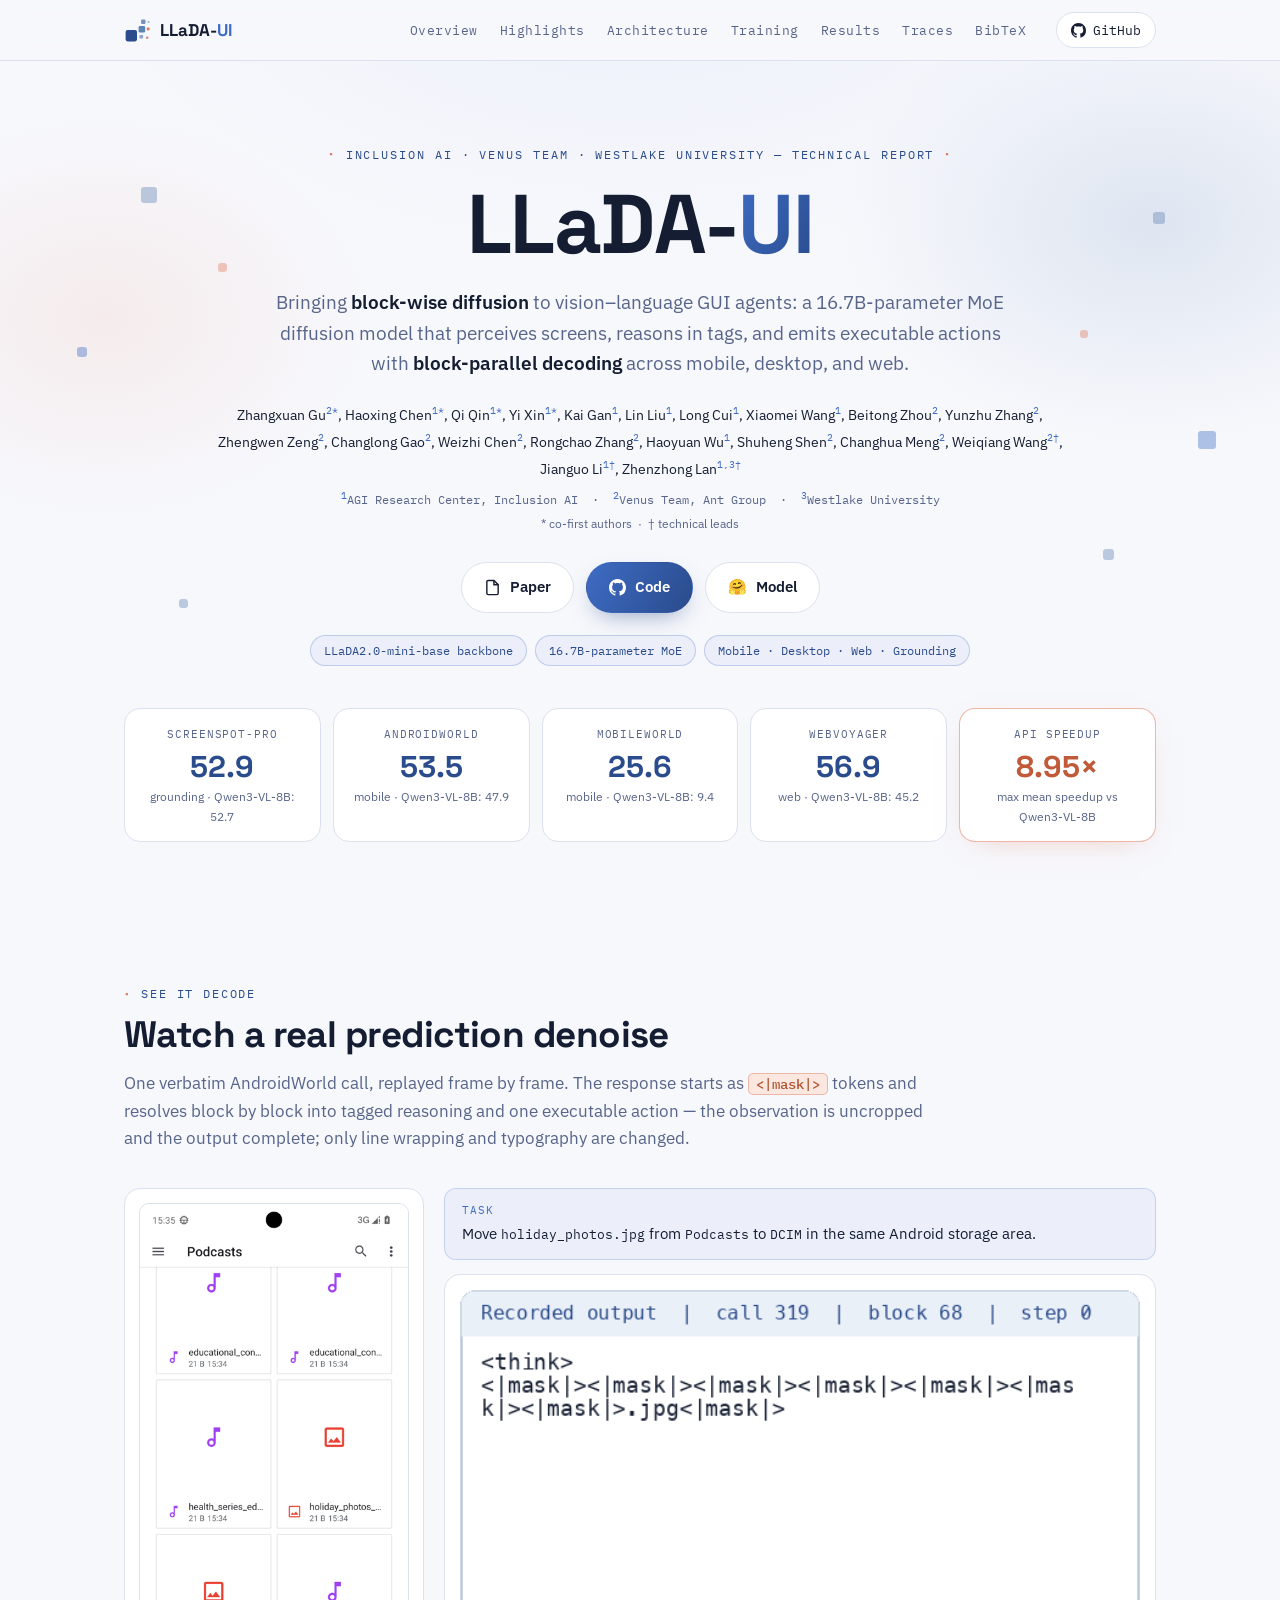
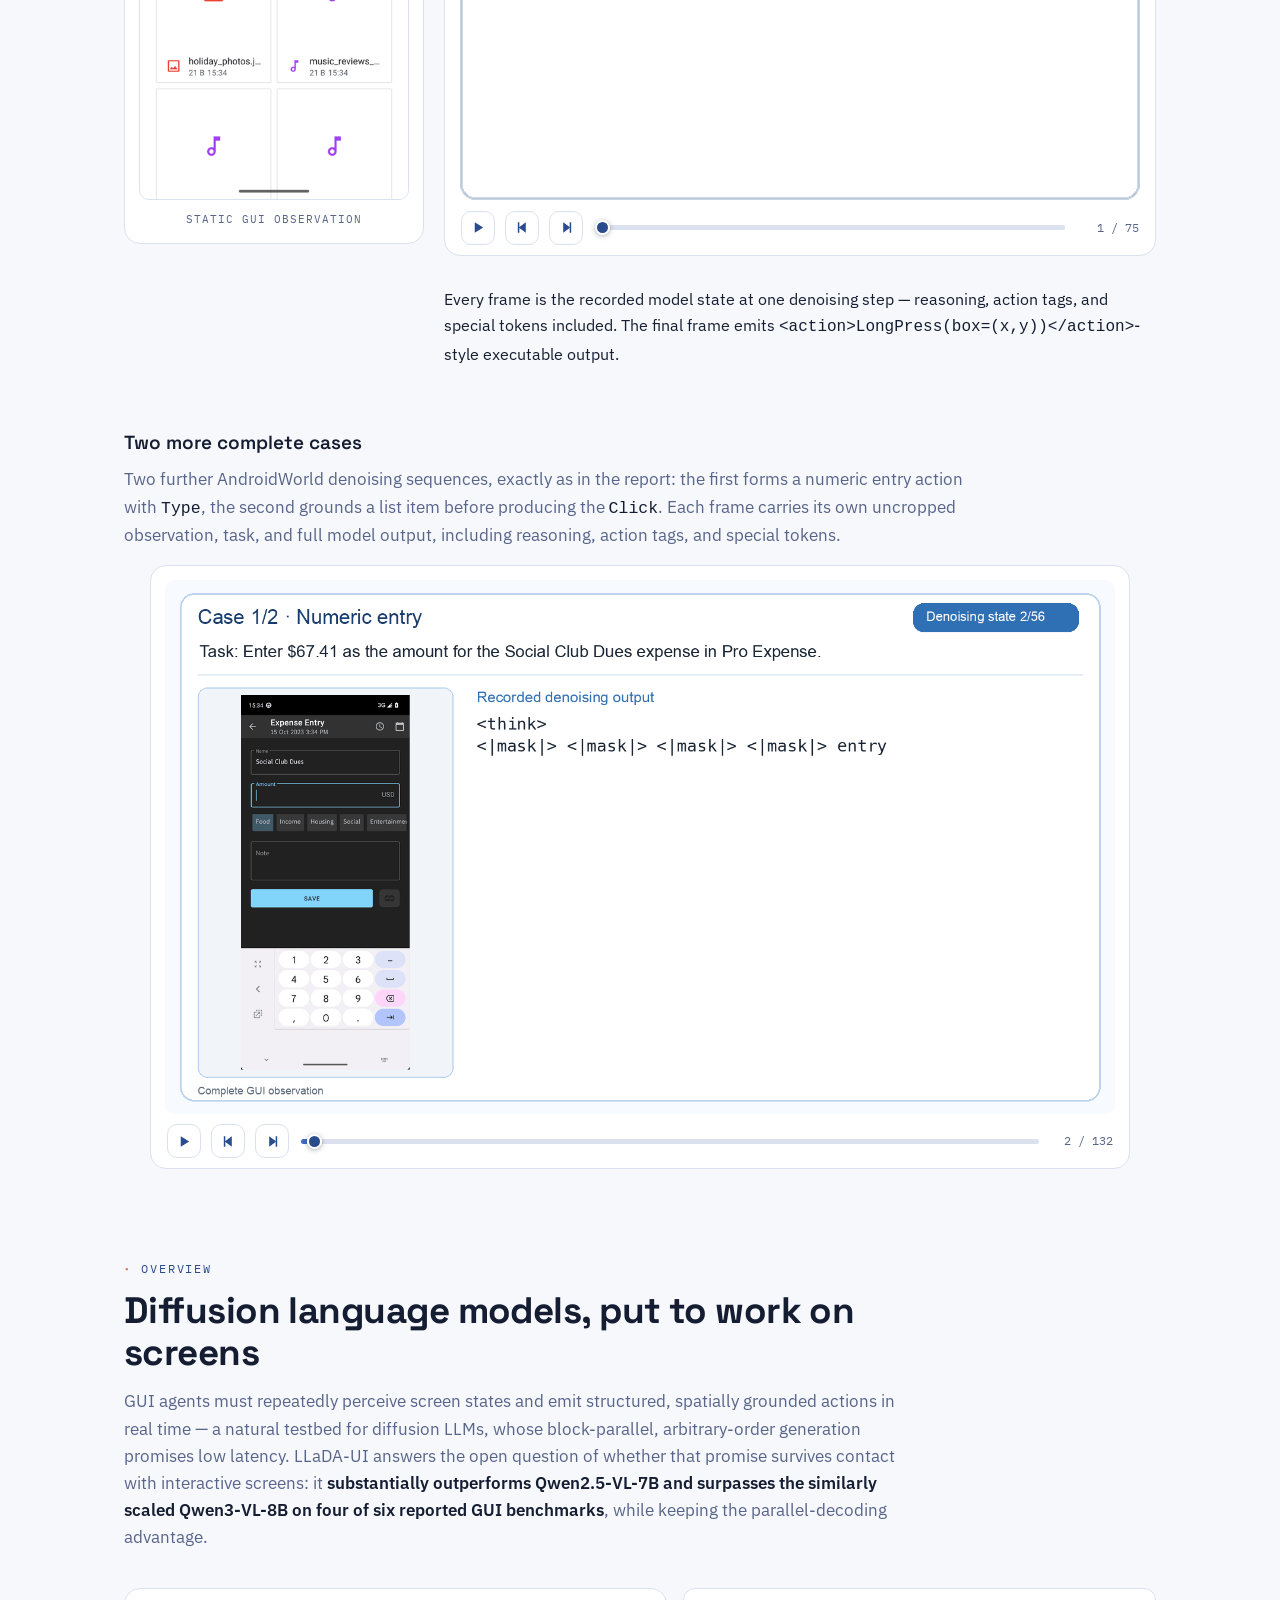
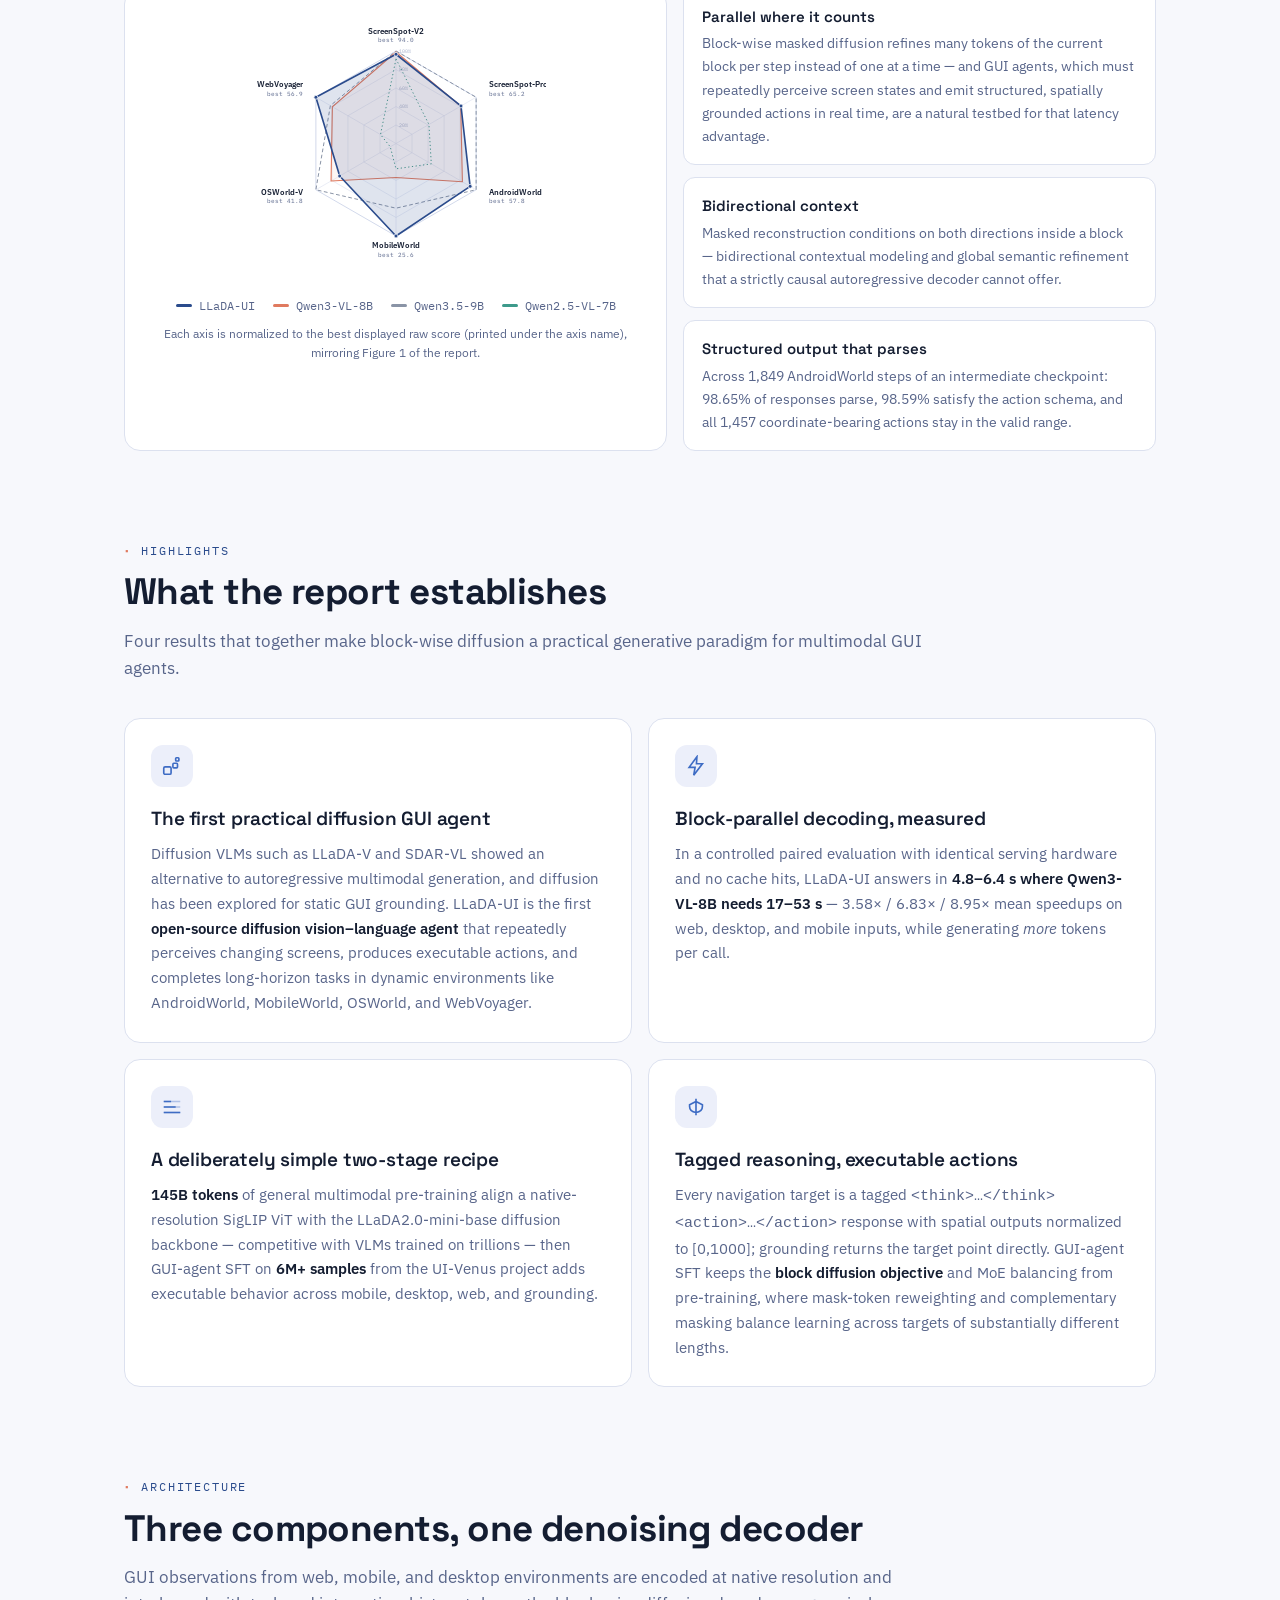
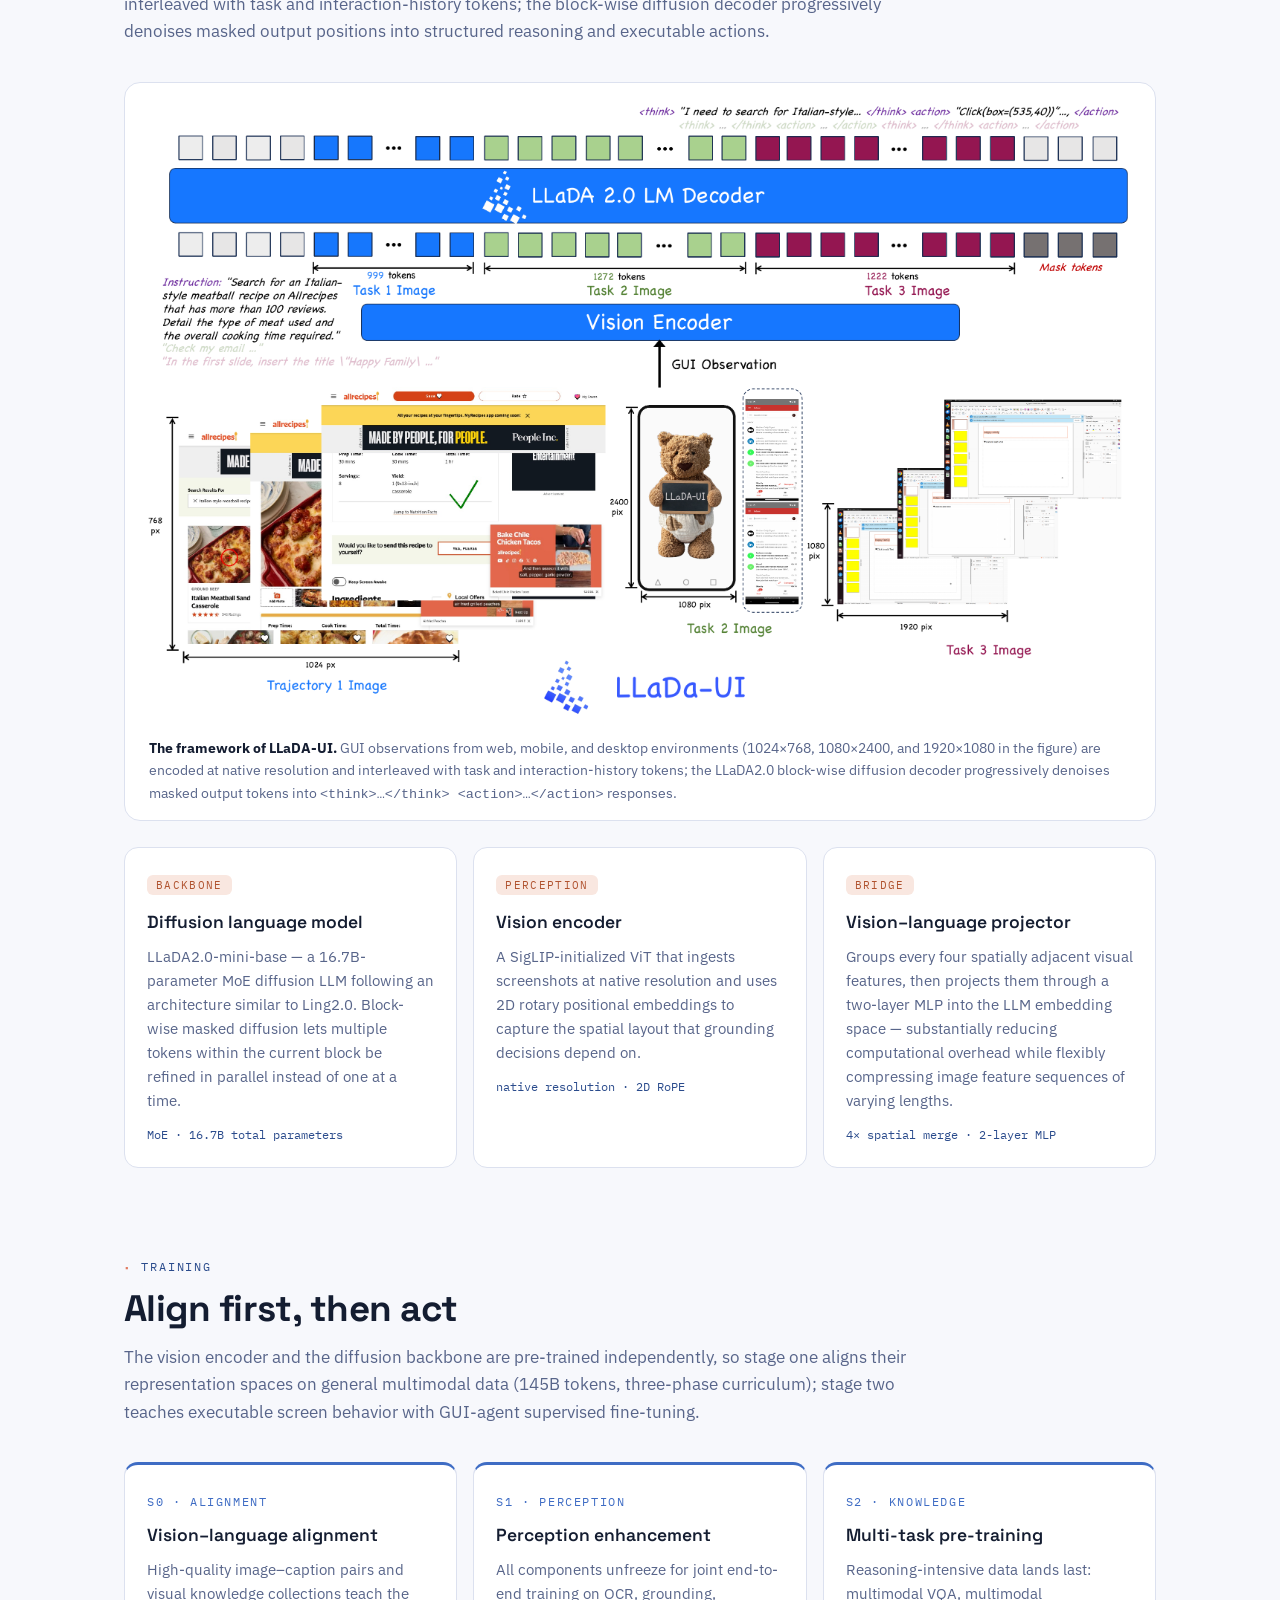
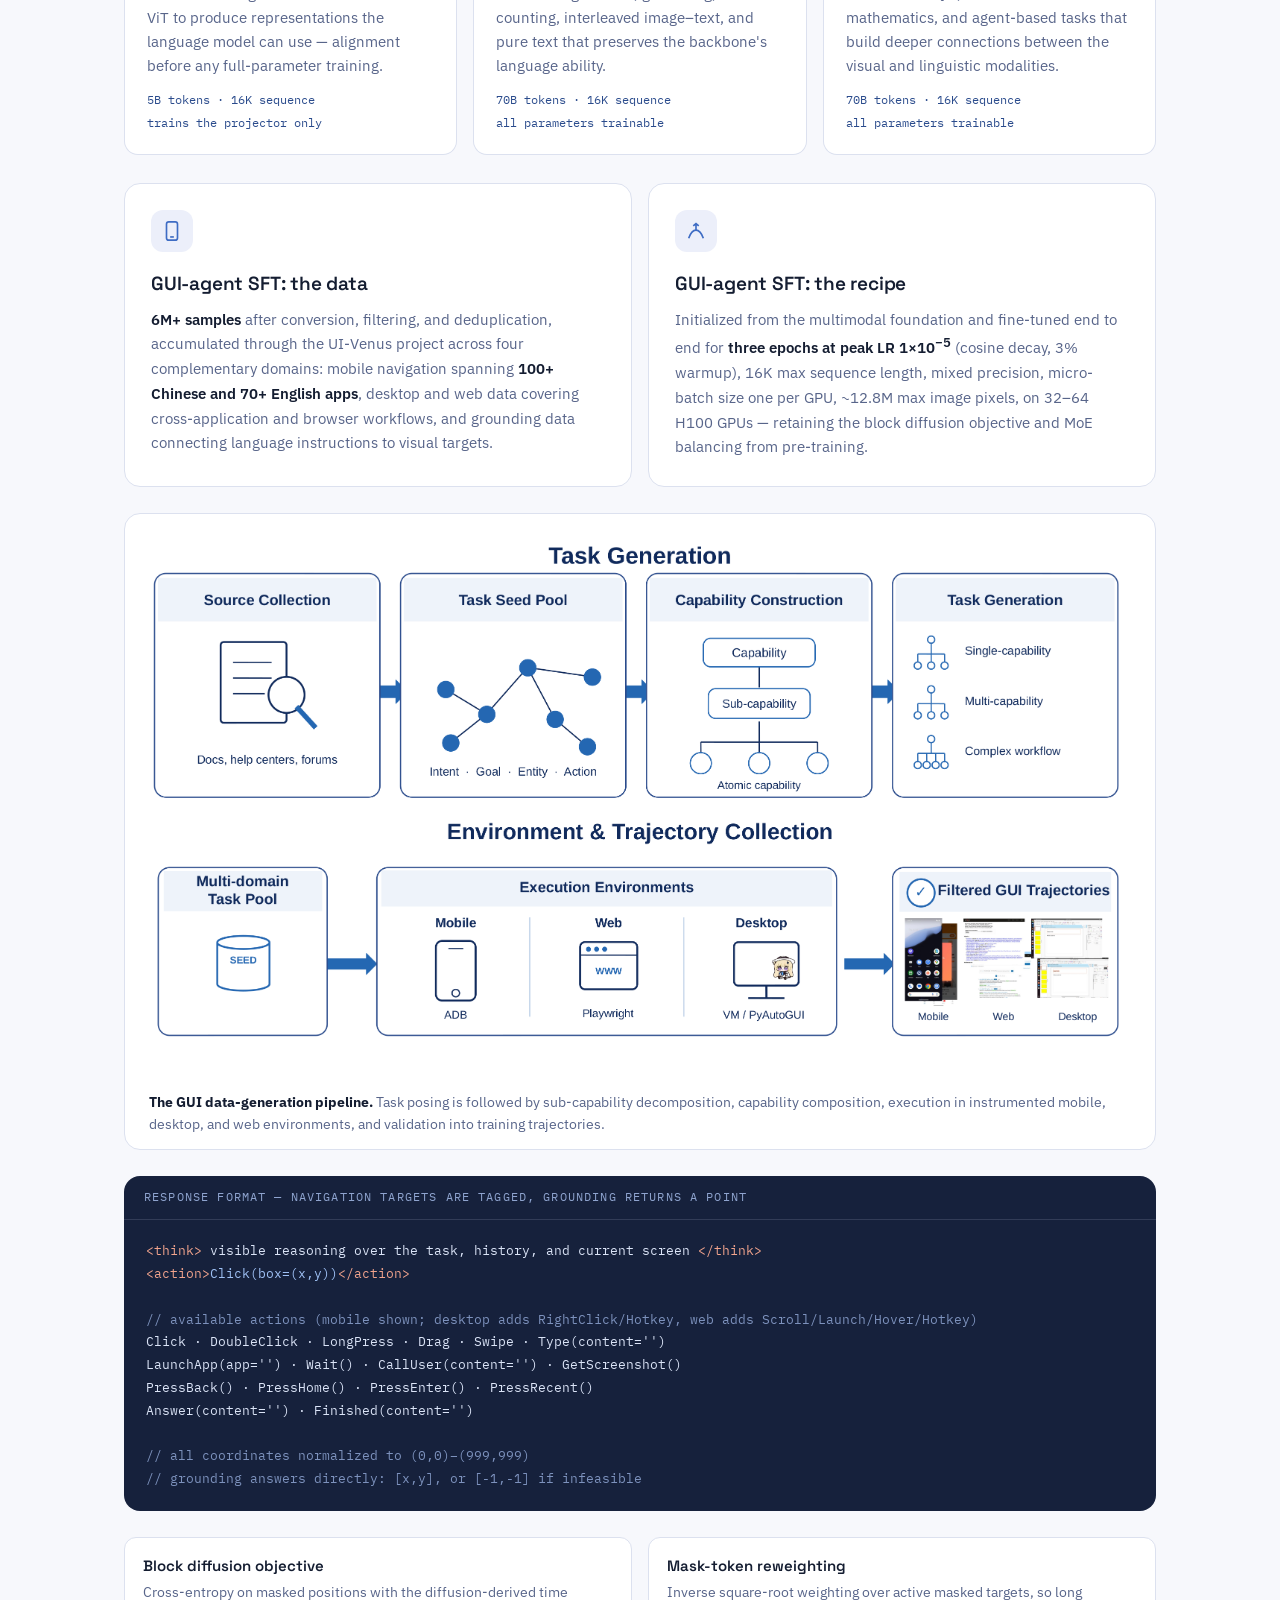
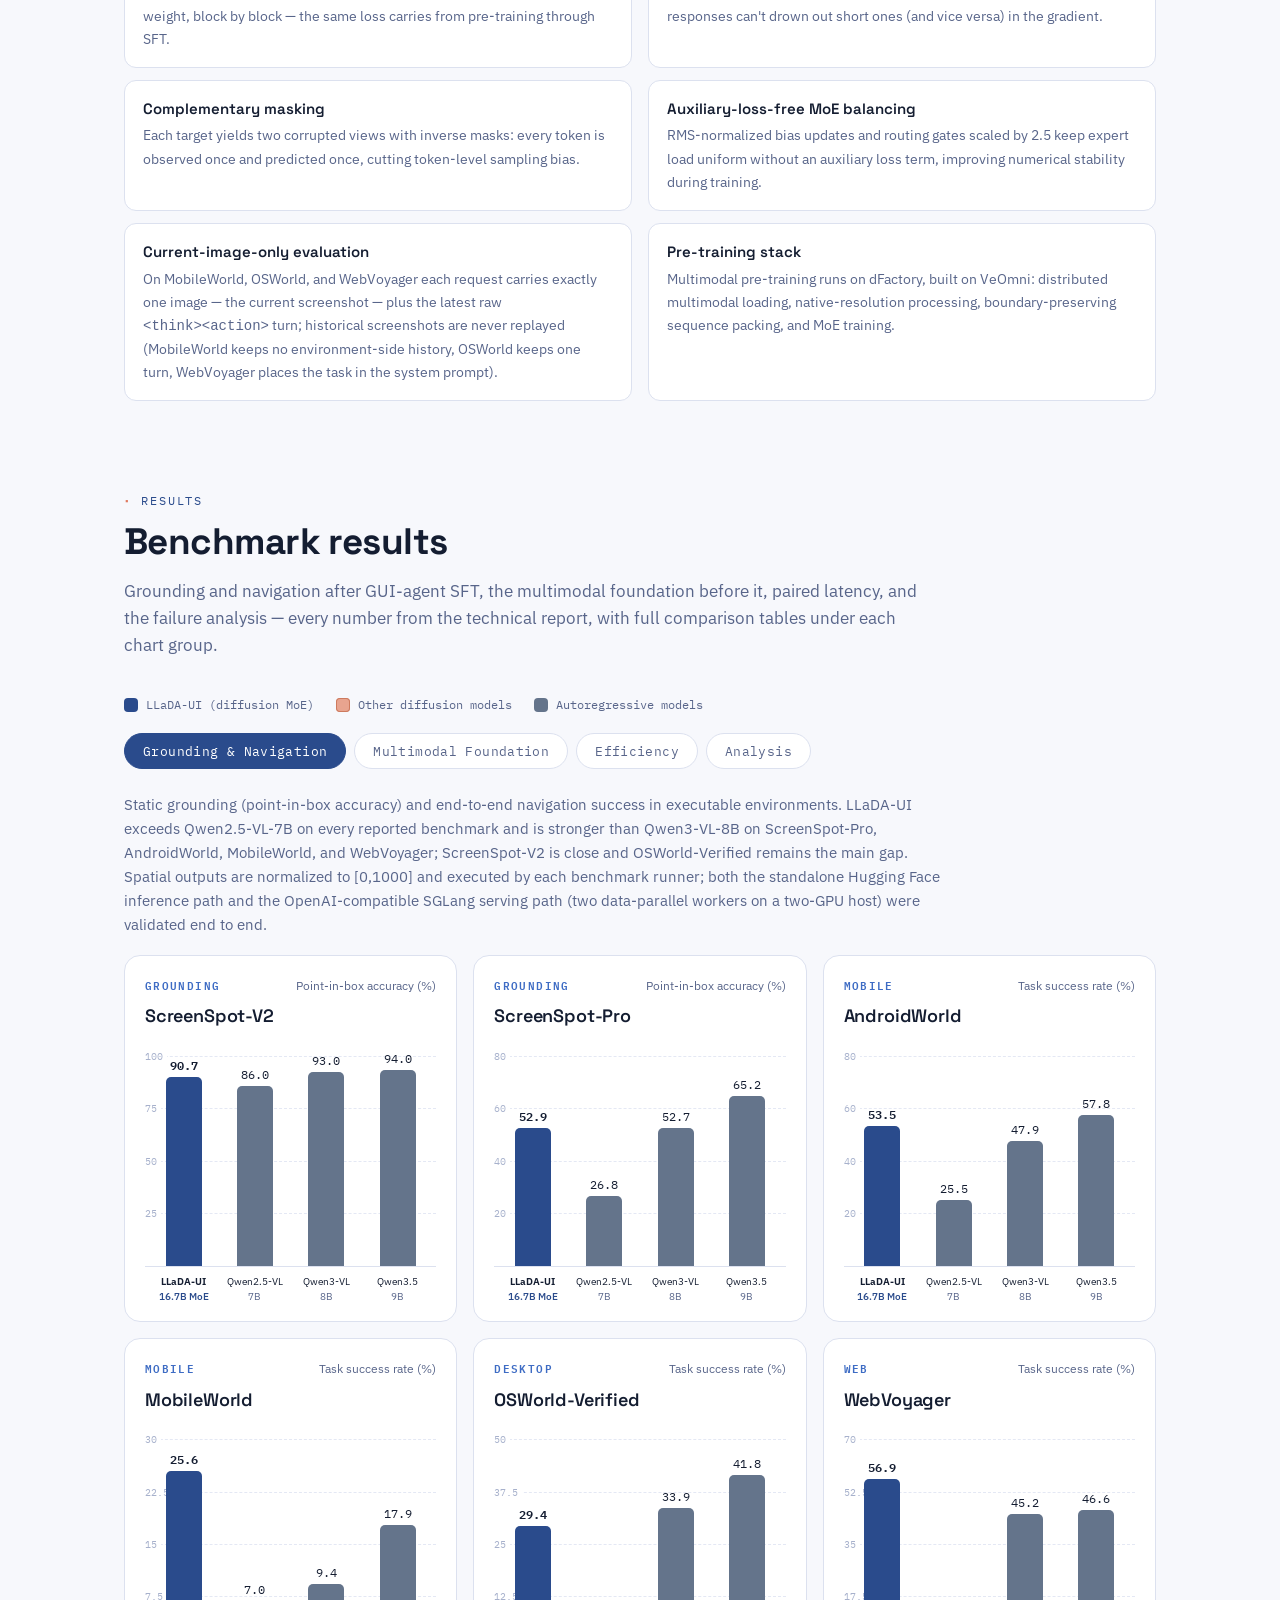
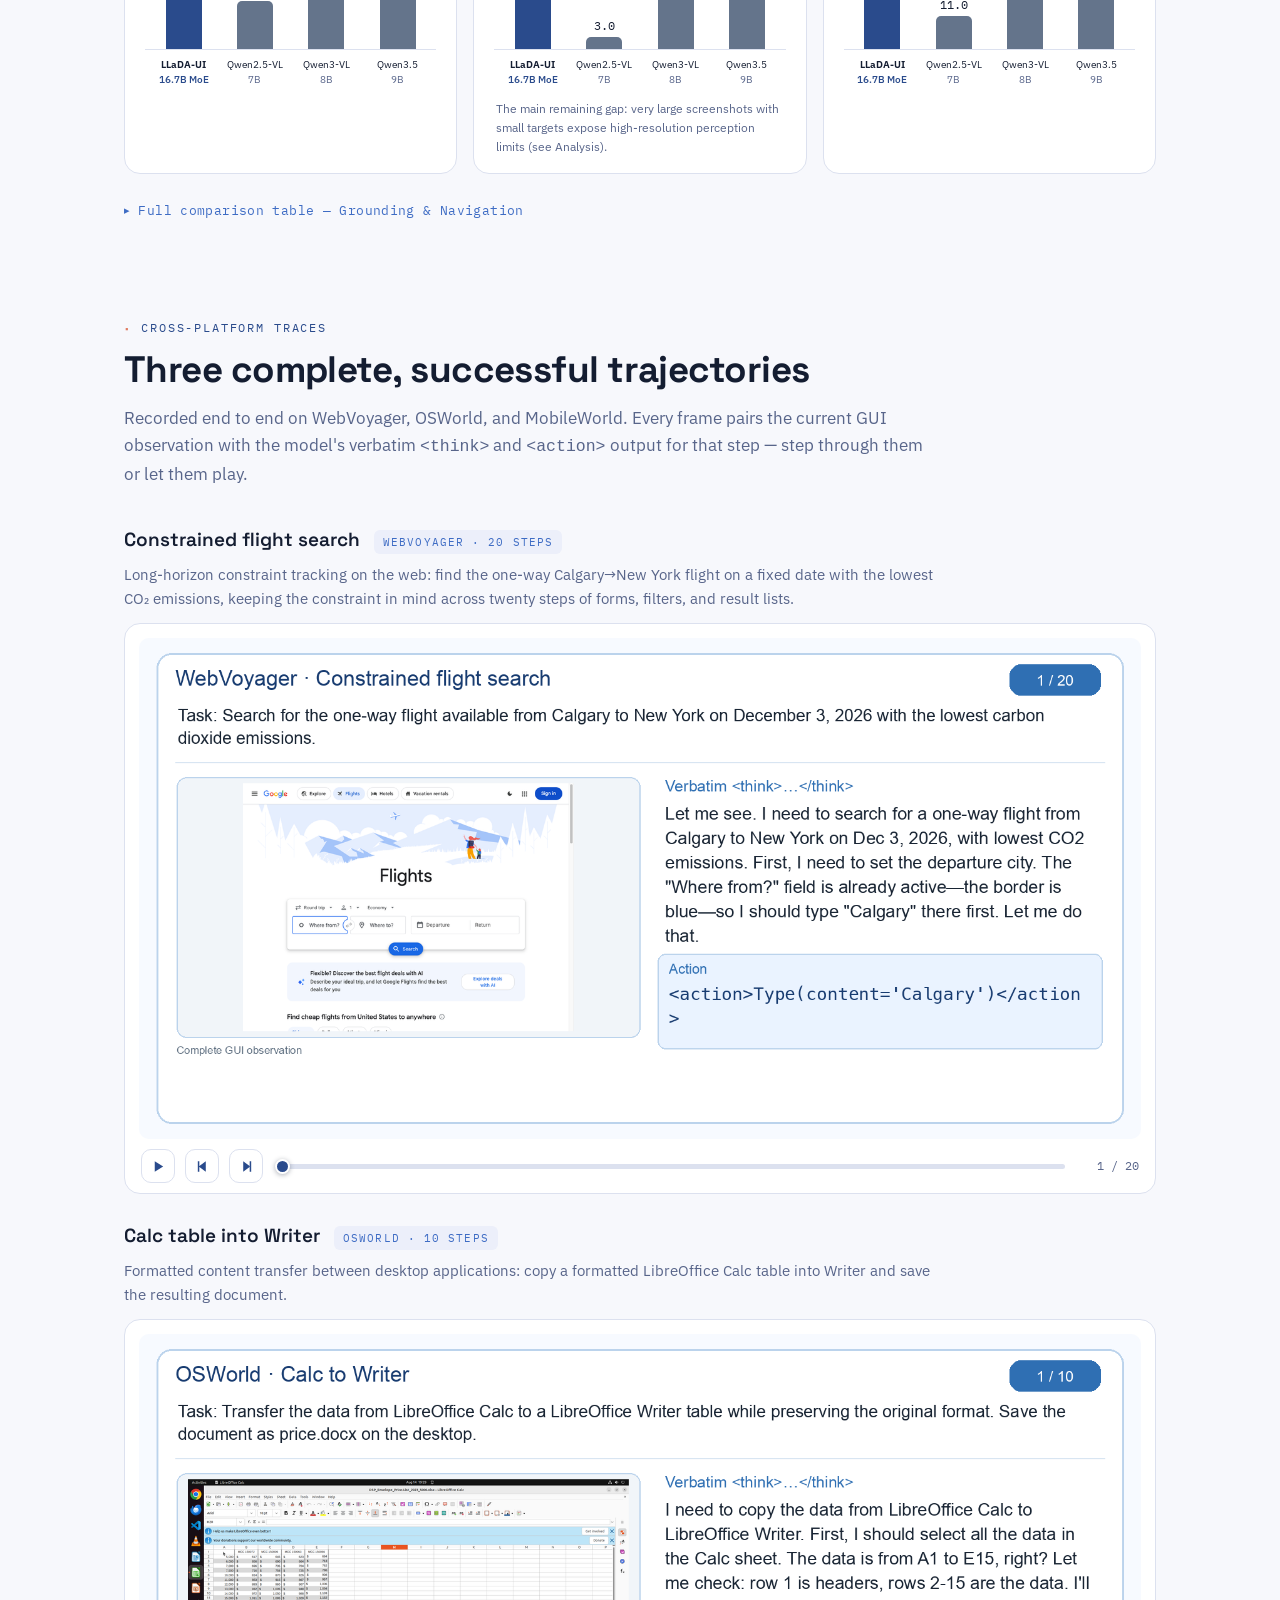
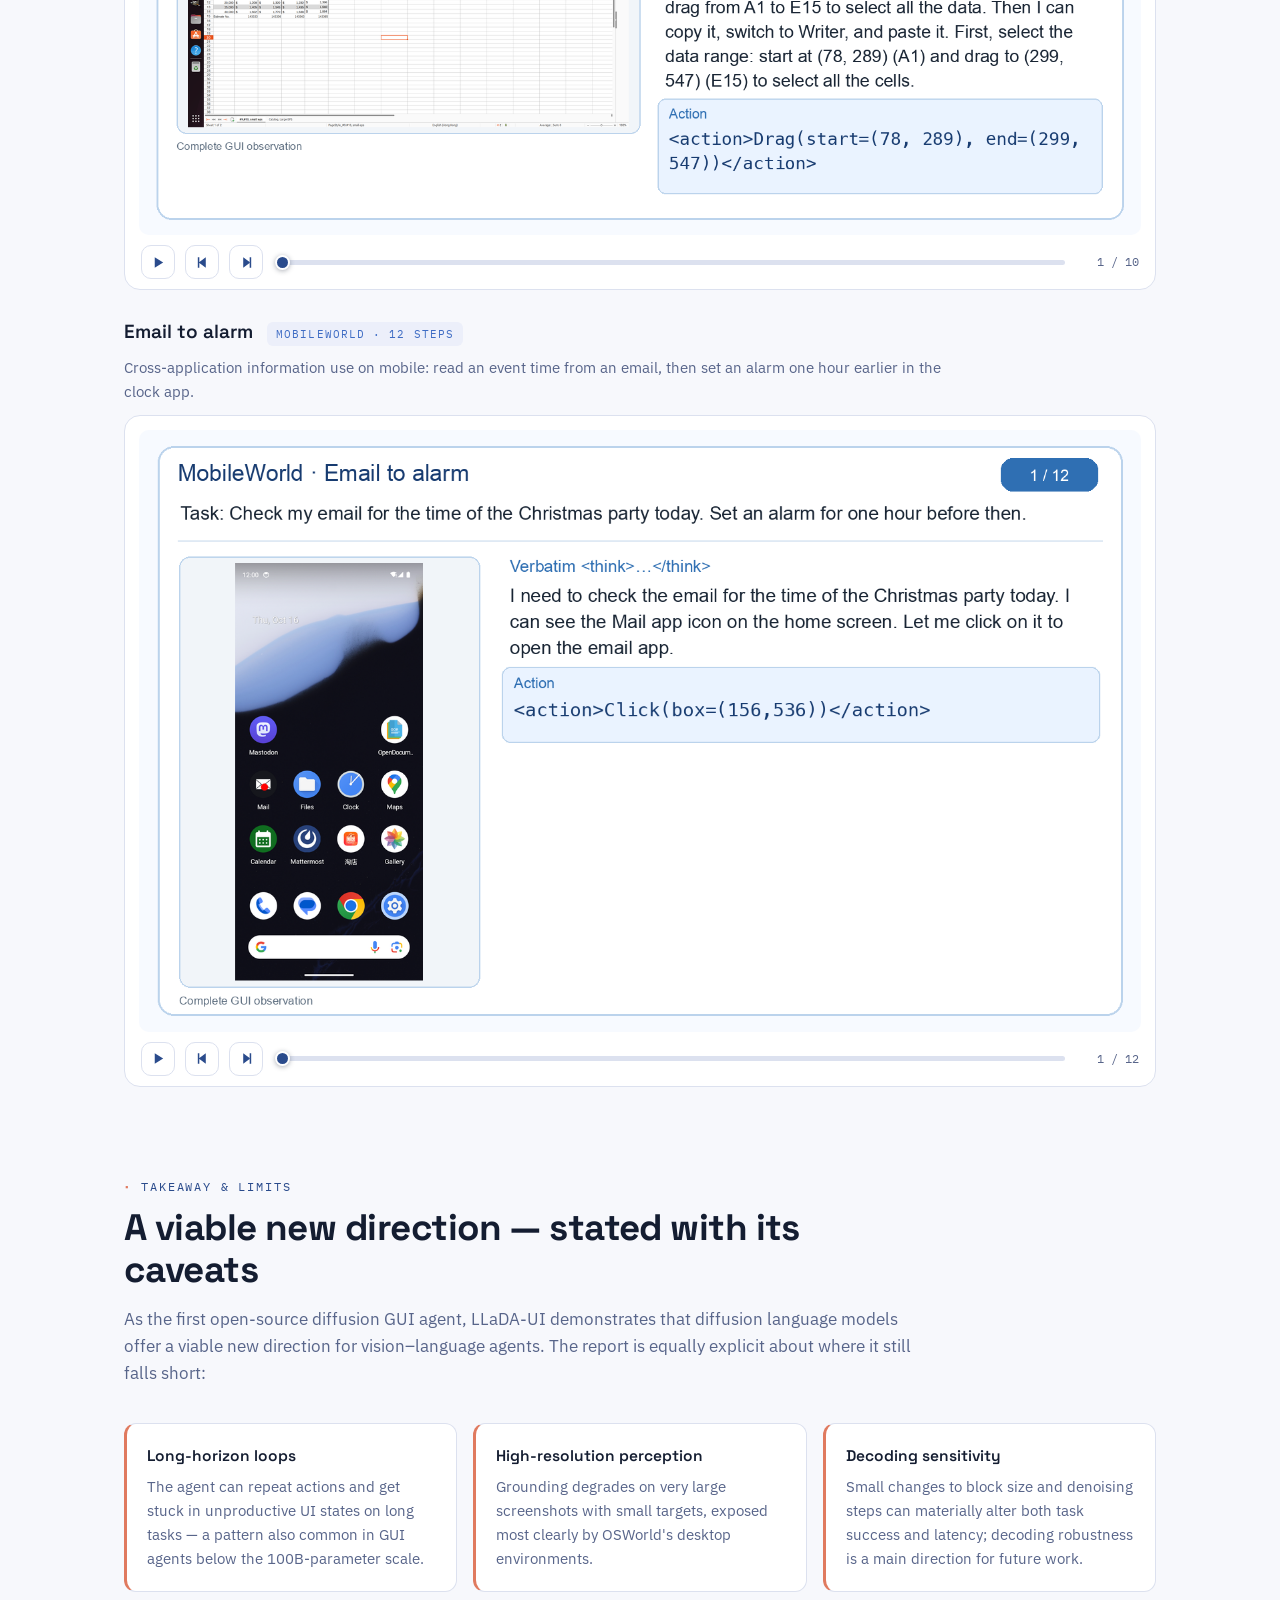
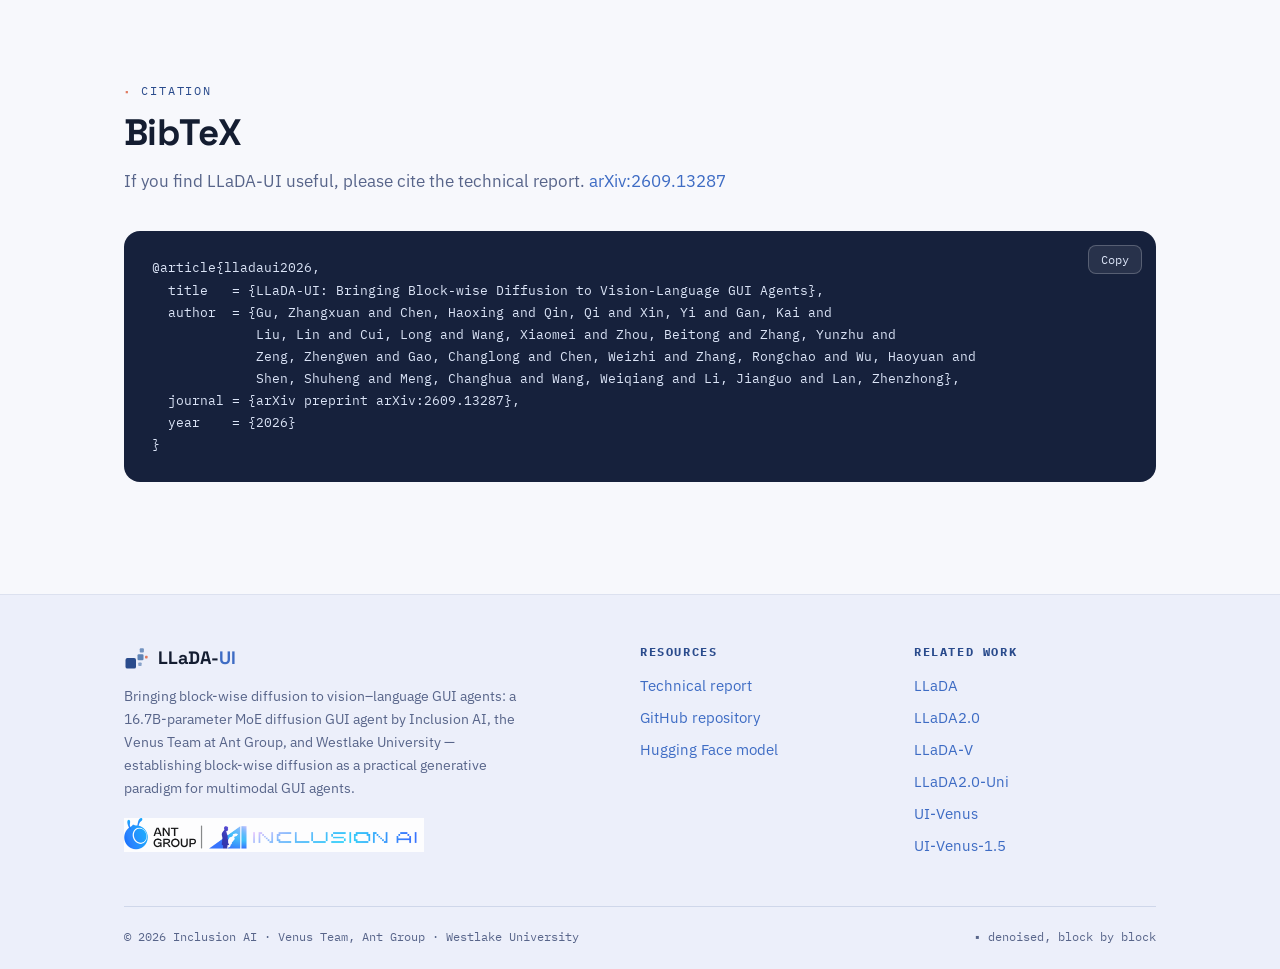
==== commit 55e14fce: "Update project page with published arXiv report" ====
--- a/index.html
+++ b/index.html
@@ -89,11 +89,10 @@
       <p class="author-note">* co-first authors &nbsp;·&nbsp; &dagger; technical leads</p>
 
       <div class="hero-actions">
-        <!-- TODO: replace with the arXiv link once the report is public -->
-        <span class="btn btn-disabled" title="The technical report will be released soon">
+        <a class="btn btn-ghost" href="https://arxiv.org/abs/2609.13287" target="_blank" rel="noopener">
           <svg viewBox="0 0 24 24" fill="none" stroke="currentColor" stroke-width="2" aria-hidden="true"><path d="M14 2H6a2 2 0 0 0-2 2v16a2 2 0 0 0 2 2h12a2 2 0 0 0 2-2V8z"/><path d="M14 2v6h6"/></svg>
-          Paper <span class="tbd">SOON</span>
-        </span>
+          Paper
+        </a>
         <a class="btn btn-primary" href="https://github.com/inclusionAI/LLaDA-UI" target="_blank" rel="noopener">
           <svg viewBox="0 0 16 16" fill="currentColor" aria-hidden="true"><path d="M8 0C3.58 0 0 3.58 0 8c0 3.54 2.29 6.53 5.47 7.59.4.07.55-.17.55-.38 0-.19-.01-.82-.01-1.49-2.01.37-2.53-.49-2.69-.94-.09-.23-.48-.94-.82-1.13-.28-.15-.68-.52-.01-.53.63-.01 1.08.58 1.23.82.72 1.21 1.87.87 2.33.66.07-.52.28-.87.51-1.07-1.78-.2-3.64-.89-3.64-3.95 0-.87.31-1.59.82-2.15-.08-.2-.36-1.02.08-2.12 0 0 .67-.21 2.2.82.64-.18 1.32-.27 2-.27s1.36.09 2 .27c1.53-1.04 2.2-.82 2.2-.82.44 1.1.16 1.92.08 2.12.51.56.82 1.27.82 2.15 0 3.07-1.87 3.75-3.65 3.95.29.25.54.73.54 1.48 0 1.07-.01 1.93-.01 2.2 0 .21.15.46.55.38A8.01 8.01 0 0 0 16 8c0-4.42-3.58-8-8-8"/></svg>
           Code
@@ -791,18 +790,17 @@
         <div class="section-head" data-reveal>
           <span class="eyebrow">Citation</span>
           <h2>BibTeX</h2>
-          <p class="lede">If you find LLaDA-UI useful, please cite the technical report. <span class="tbd">arXiv SOON</span></p>
+          <p class="lede">If you find LLaDA-UI useful, please cite the technical report. <a href="https://arxiv.org/abs/2609.13287" target="_blank" rel="noopener">arXiv:2609.13287</a></p>
         </div>
         <div class="bibtex-card" data-reveal>
           <button class="copy-btn" id="copy-bibtex" type="button">Copy</button>
-<!-- TODO: update the arXiv identifier once the report is public -->
 <pre id="bibtex-text">@article{lladaui2026,
   title   = {LLaDA-UI: Bringing Block-wise Diffusion to Vision-Language GUI Agents},
   author  = {Gu, Zhangxuan and Chen, Haoxing and Qin, Qi and Xin, Yi and Gan, Kai and
              Liu, Lin and Cui, Long and Wang, Xiaomei and Zhou, Beitong and Zhang, Yunzhu and
              Zeng, Zhengwen and Gao, Changlong and Chen, Weizhi and Zhang, Rongchao and Wu, Haoyuan and
              Shen, Shuheng and Meng, Changhua and Wang, Weiqiang and Li, Jianguo and Lan, Zhenzhong},
-  journal = {arXiv preprint arXiv:XXXX.XXXXX},
+  journal = {arXiv preprint arXiv:2609.13287},
   year    = {2026}
 }</pre>
         </div>
@@ -835,8 +833,7 @@
         <div>
           <h4>Resources</h4>
           <ul>
-            <!-- TODO: link the technical report (arXiv) once public -->
-            <li>Technical report <span class="tbd">SOON</span></li>
+            <li><a href="https://arxiv.org/abs/2609.13287" target="_blank" rel="noopener">Technical report</a></li>
             <li><a href="https://github.com/inclusionAI/LLaDA-UI" target="_blank" rel="noopener">GitHub repository</a></li>
             <li><a href="https://huggingface.co/inclusionAI/LLaDA-UI" target="_blank" rel="noopener">Hugging Face model</a></li>
           </ul>
